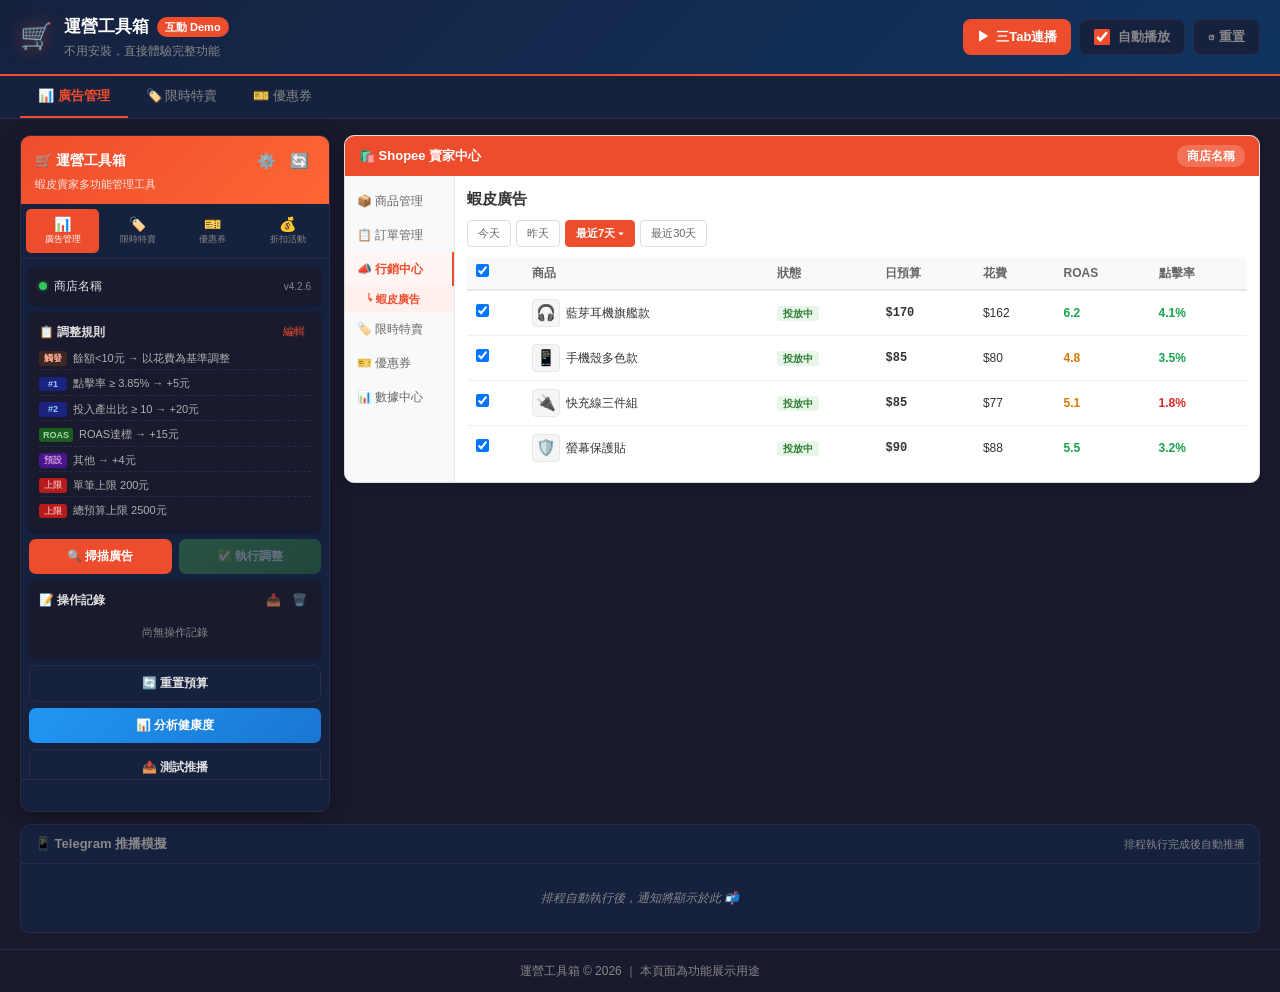
==== index.html @ c2fe382c "feat: Demo v3.5 上一步/暫停/自動播放切換" ====
<!DOCTYPE html>
<html lang="zh-TW">
<head>
  <meta charset="UTF-8">
  <meta name="viewport" content="width=1300">
  <title>運營工具箱 Demo</title>
  <link rel="stylesheet" href="demo.css">
</head>
<body>

  <!-- ===== Header ===== -->
  <header class="page-header">
    <div class="page-header-inner">
      <div class="page-brand">
        <span class="page-logo">🛒</span>
        <div>
          <h1>運營工具箱 <span class="badge-demo">互動 Demo</span></h1>
          <p class="page-tagline">不用安裝，直接體驗完整功能</p>
        </div>
      </div>
      <div class="page-controls">
        <button id="autoPlayBtn" class="ctrl-btn ctrl-primary">
          <span id="autoPlayIcon">▶</span> <span id="autoPlayLabel">開始演示</span>
        </button>
        <label class="ctrl-btn ctrl-secondary ctrl-check-label">
          <input type="checkbox" id="autoPlayCheck" checked> 自動播放
        </label>
        <button id="resetBtn" class="ctrl-btn ctrl-secondary">↺ 重置</button>
      </div>
    </div>
  </header>

  <!-- ===== 步驟提示列 ===== -->
  <div class="step-bar" id="stepBar">
    <div class="step-bar-inner" id="stepText"></div>
    <div class="step-bar-btns">
      <button id="stepPrevBtn" class="step-nav-btn hidden">◀ 上一步</button>
      <button id="stepNextBtn" class="step-nav-btn hidden">下一步 ▶</button>
    </div>
  </div>

  <!-- ===== 功能 Tab 選擇 ===== -->
  <div class="feature-tabs">
    <div class="feature-tabs-inner">
      <button class="ftab active" data-ftab="ad">📊 廣告管理</button>
      <button class="ftab" data-ftab="flash">🏷️ 限時特賣</button>
      <button class="ftab" data-ftab="voucher">🎫 優惠券</button>
    </div>
  </div>

  <!-- ===== 主體 ===== -->
  <main class="demo-wrap">

    <!-- ==============================
         廣告管理 Tab
         ============================== -->
    <div class="ftab-content active" id="ftab-ad">
      <div class="demo-columns">

        <!-- ── 左：Side Panel ── -->
        <div class="sp-frame" id="spFrame">
          <div class="sp-header">
            <div class="sp-header-top">
              <h2>🛒 運營工具箱</h2>
              <div class="sp-header-actions">
                <button class="sp-icon-btn">⚙️</button>
                <button class="sp-icon-btn">🔄</button>
              </div>
            </div>
            <p class="sp-header-sub">蝦皮賣家多功能管理工具</p>
          </div>

          <div class="sp-tab-bar">
            <button class="sp-tab active" data-sptab="ad">
              <span class="sp-tab-icon">📊</span><span class="sp-tab-label">廣告管理</span>
            </button>
            <button class="sp-tab" data-sptab="flash">
              <span class="sp-tab-icon">🏷️</span><span class="sp-tab-label">限時特賣</span>
            </button>
            <button class="sp-tab" data-sptab="coupon">
              <span class="sp-tab-icon">🎫</span><span class="sp-tab-label">優惠券</span>
            </button>
            <button class="sp-tab" data-sptab="discount">
              <span class="sp-tab-icon">💰</span><span class="sp-tab-label">折扣活動</span>
            </button>
          </div>

          <div class="sp-body" id="spBody">

            <!-- SP: 廣告管理 -->
            <div class="sp-tab-content active" id="sptab-ad">

              <!-- 賣場資訊 -->
              <div class="sp-card">
                <div class="sp-shop-row">
                  <span class="sp-dot green"></span>
                  <span class="sp-shop-name">商店名稱</span>
                  <span class="sp-version">v4.2.6</span>
                </div>
              </div>

              <!-- 調整規則 -->
              <div class="sp-card" id="spRulesCard">
                <div class="sp-section-header">
                  <span>📋 調整規則</span>
                  <button class="sp-edit-link">編輯</button>
                </div>
                <div class="sp-rules-list">
                  <div class="sp-rule-item">
                    <span class="sp-badge trigger">觸發</span>
                    <span>餘額&lt;10元 → 以花費為基準調整</span>
                  </div>
                  <div class="sp-rule-item">
                    <span class="sp-badge custom">#1</span>
                    <span>點擊率 ≥ 3.85% → +5元</span>
                  </div>
                  <div class="sp-rule-item">
                    <span class="sp-badge custom">#2</span>
                    <span>投入產出比 ≥ 10 → +20元</span>
                  </div>
                  <div class="sp-rule-item">
                    <span class="sp-badge roas">ROAS</span>
                    <span>ROAS達標 → +15元</span>
                  </div>
                  <div class="sp-rule-item">
                    <span class="sp-badge fallback">預設</span>
                    <span>其他 → +4元</span>
                  </div>
                  <div class="sp-rule-item">
                    <span class="sp-badge limit">上限</span>
                    <span>單筆上限 200元</span>
                  </div>
                  <div class="sp-rule-item">
                    <span class="sp-badge limit">上限</span>
                    <span>總預算上限 2500元</span>
                  </div>
                </div>
              </div>

              <!-- 掃描 & 執行 -->
              <div class="sp-btn-row">
                <button class="sp-action-btn sp-primary" id="scanBtn">🔍 掃描廣告</button>
                <button class="sp-action-btn sp-success" id="executeBtn" disabled>✅ 執行調整</button>
              </div>

              <!-- 緊急停止 -->
              <button class="sp-action-btn sp-danger sp-full hidden" id="stopBtn">🛑 緊急停止</button>

              <!-- 進度條 -->
              <div class="sp-progress hidden" id="spProgress">
                <div class="sp-progress-label">
                  <span id="spProgressLabel">處理中...</span>
                  <span id="spProgressPct"></span>
                </div>
                <div class="sp-progress-track">
                  <div class="sp-progress-fill" id="spProgressFill"></div>
                </div>
              </div>

              <!-- 掃描結果 -->
              <div class="sp-result-panel hidden" id="scanResultPanel"></div>
              <!-- 執行結果 -->
              <div class="sp-result-panel hidden" id="executeResultPanel"></div>

              <!-- 操作記錄 -->
              <div class="sp-card">
                <div class="sp-section-header">
                  <span>📝 操作記錄</span>
                  <div>
                    <button class="sp-icon-btn-sm">📥</button>
                    <button class="sp-icon-btn-sm">🗑️</button>
                  </div>
                </div>
                <div class="sp-log" id="spLog">
                  <div class="sp-log-empty">尚無操作記錄</div>
                </div>
              </div>

              <!-- 其他動作 -->
              <button id="adResetBtn" class="sp-action-btn sp-outline sp-full" style="margin-bottom:6px;">🔄 重置預算</button>
              <button class="sp-action-btn sp-secondary sp-full" style="margin-bottom:6px;">📊 分析健康度</button>
              <button class="sp-action-btn sp-outline sp-full" style="margin-bottom:8px;">📤 測試推播</button>

              <!-- 排程設定（移至底部） -->
              <div class="sp-card" id="spScheduleCard">
                <div class="sp-section-header">
                  <span>⏰ 排程設定</span>
                  <label class="sp-toggle">
                    <input type="checkbox" id="scheduleToggle" checked>
                    <span class="sp-toggle-slider"></span>
                  </label>
                </div>
                <div class="sp-schedule-edit" id="spScheduleEdit">
                  <div class="sp-row-col">
                    <label class="sp-small-label">執行分鐘（可多選）</label>
                    <div class="sp-minute-chips">
                      <label class="sp-mchip"><input type="checkbox" value="0"  checked disabled><span>0分</span></label>
                      <label class="sp-mchip"><input type="checkbox" value="5"  disabled><span>5分</span></label>
                      <label class="sp-mchip"><input type="checkbox" value="10" disabled><span>10分</span></label>
                      <label class="sp-mchip"><input type="checkbox" value="15" disabled><span>15分</span></label>
                      <label class="sp-mchip"><input type="checkbox" value="20" disabled><span>20分</span></label>
                      <label class="sp-mchip"><input type="checkbox" value="25" disabled><span>25分</span></label>
                      <label class="sp-mchip"><input type="checkbox" value="30" checked disabled><span>30分</span></label>
                      <label class="sp-mchip"><input type="checkbox" value="35" disabled><span>35分</span></label>
                      <label class="sp-mchip"><input type="checkbox" value="40" disabled><span>40分</span></label>
                      <label class="sp-mchip"><input type="checkbox" value="45" disabled><span>45分</span></label>
                      <label class="sp-mchip"><input type="checkbox" value="50" disabled><span>50分</span></label>
                      <label class="sp-mchip"><input type="checkbox" value="55" disabled><span>55分</span></label>
                    </div>
                  </div>
                  <div class="sp-settings-row">
                    <label class="sp-small-label">開始時間</label>
                    <select id="spStartHour" class="sp-select-sm" disabled>
                      <option value="8" selected>8</option>
                    </select>
                    <span class="sp-unit">時</span>
                  </div>
                  <div class="sp-settings-row">
                    <label class="sp-small-label">結束時間</label>
                    <select id="spEndHour" class="sp-select-sm" disabled>
                      <option value="24" selected>24</option>
                    </select>
                    <span class="sp-unit">時</span>
                  </div>
                  <div class="sp-settings-row">
                    <label class="sp-small-label">自動切換頁面</label>
                    <label class="sp-toggle sp-toggle-sm">
                      <input type="checkbox" disabled>
                      <span class="sp-toggle-slider"></span>
                    </label>
                  </div>
                  <div class="sp-detail-row">
                    <span class="sp-detail-label">上次執行</span>
                    <span class="sp-last-run" id="spLastRun">2026/3/23 下午5:35</span>
                  </div>
                  <button class="sp-action-btn sp-primary sp-full" id="spScheduleSave" disabled>
                    💾 儲存排程設定
                  </button>
                </div>
                <!-- 倒數計時（自動播放時顯示） -->
                <div class="sp-countdown hidden" id="spCountdown">
                  <span class="sp-countdown-label">下次執行</span>
                  <span class="sp-countdown-time" id="spCountdownTime">--:--</span>
                </div>
              </div>

            </div><!-- /sptab-ad -->

            <!-- SP: 限時特賣 -->
            <div class="sp-tab-content" id="sptab-flash">
              <div class="sp-card">
                <h3 class="sp-card-title">🏷️ 快速設定活動庫存</h3>
                <div class="sp-mode-selector">
                  <label class="sp-radio">
                    <input type="radio" name="spStockMode" value="divide" checked>
                    <span>庫存除以</span>
                    <input type="number" value="2" min="1" max="10" class="sp-num-input">
                    <span class="sp-unit">（無條件進位）</span>
                  </label>
                  <label class="sp-radio">
                    <input type="radio" name="spStockMode" value="fixed">
                    <span>統一數量</span>
                    <input type="number" value="10" min="1" max="99" class="sp-num-input">
                    <span class="sp-unit">個</span>
                  </label>
                </div>
                <div class="sp-btn-row">
                  <button class="sp-action-btn sp-secondary">🔍 預覽變更</button>
                  <button class="sp-action-btn sp-primary" disabled>🚀 執行修改</button>
                </div>
                <label class="sp-checkbox"><input type="checkbox" checked><span>執行後自動全選</span></label>
                <label class="sp-checkbox"><input type="checkbox"><span>一次性完成（自動啟用 + 確定）</span></label>
              </div>
              <div class="sp-card sp-info-card">
                <h3 class="sp-card-title warn">⚠️ 防呆規則</h3>
                <ul class="sp-info-list">
                  <li>活動庫存範圍：1 ~ 99</li>
                  <li>不得超過現有庫存數量</li>
                  <li>庫存為 0 的規格自動跳過</li>
                </ul>
              </div>
              <button class="sp-action-btn sp-outline sp-full">📱 測試推播</button>
            </div>

            <!-- SP: 優惠券 -->
            <div class="sp-tab-content" id="sptab-coupon">
              <div class="sp-card">
                <h3 class="sp-card-title">📅 優惠券可使用時間</h3>
                <div class="sp-date-row">
                  <span class="sp-date-label">開始</span>
                  <input class="sp-date-input" type="text" placeholder="yyyymmddhhmm" value="202604010000">
                </div>
                <div class="sp-date-row">
                  <span class="sp-date-label">結束</span>
                  <input class="sp-date-input" type="text" placeholder="yyyymmddhhmm" value="202604300000">
                </div>
              </div>
              <div class="sp-card">
                <label class="sp-checkbox" style="margin:0;">
                  <input type="checkbox" checked>
                  <span>自動生成優惠券代碼（5碼英數字）</span>
                </label>
              </div>
              <button class="sp-action-btn sp-primary sp-full" style="margin-bottom:8px;">🚀 快速填入</button>
              <div class="sp-card">
                <h3 class="sp-card-title">📋 範本</h3>
                <div class="sp-template-list">
                  <div class="sp-template-item">
                    <span class="sp-template-name">滿199折10</span>
                    <div class="sp-template-btns">
                      <button class="sp-t-btn sp-t-apply" title="套用">✓</button>
                      <button class="sp-t-btn" title="置頂">📌</button>
                      <button class="sp-t-btn" title="刪除">🗑</button>
                    </div>
                  </div>
                  <div class="sp-template-item">
                    <span class="sp-template-name">滿399折25</span>
                    <div class="sp-template-btns">
                      <button class="sp-t-btn sp-t-apply">✓</button>
                      <button class="sp-t-btn">📌</button>
                      <button class="sp-t-btn">🗑</button>
                    </div>
                  </div>
                  <div class="sp-template-item">
                    <span class="sp-template-name">滿599折50</span>
                    <div class="sp-template-btns">
                      <button class="sp-t-btn sp-t-apply">✓</button>
                      <button class="sp-t-btn">📌</button>
                      <button class="sp-t-btn">🗑</button>
                    </div>
                  </div>
                  <div class="sp-template-item">
                    <span class="sp-template-name">【週年慶】滿999折100</span>
                    <div class="sp-template-btns">
                      <button class="sp-t-btn sp-t-apply">✓</button>
                      <button class="sp-t-btn">📌</button>
                      <button class="sp-t-btn">🗑</button>
                    </div>
                  </div>
                  <div class="sp-template-item">
                    <span class="sp-template-name">【新客專屬】滿299折20</span>
                    <div class="sp-template-btns">
                      <button class="sp-t-btn sp-t-apply">✓</button>
                      <button class="sp-t-btn">📌</button>
                      <button class="sp-t-btn">🗑</button>
                    </div>
                  </div>
                </div>
                <button class="sp-add-template-btn">＋ 新增範本</button>
              </div>
            </div>

            <!-- SP: 折扣活動 -->
            <div class="sp-tab-content" id="sptab-discount">
              <div class="sp-coming-soon">
                <div class="sp-cs-icon">💰</div>
                <h3>折扣活動管理</h3>
                <p>批量管理折扣活動<br>即將推出，敬請期待</p>
              </div>
            </div>

          </div><!-- /sp-body -->
          <div class="sp-footer"><span class="sp-footer-ver">v4.2.6</span></div>
        </div><!-- /sp-frame -->

        <!-- ── 右：蝦皮後台 ── -->
        <div class="shopee-frame" id="shopeeFrame">

          <!-- 廣告管理後台 -->
          <div class="s-page active" id="spage-ad">
            <div class="shopee-topbar">
              <span class="shopee-logo">🛍️ Shopee 賣家中心</span>
              <span class="shopee-shop">商店名稱</span>
            </div>
            <div class="shopee-body">
              <nav class="shopee-nav">
                <div class="snav-item">📦 商品管理</div>
                <div class="snav-item">📋 訂單管理</div>
                <div class="snav-item active">📣 行銷中心</div>
                <div class="snav-sub active">↳ 蝦皮廣告</div>
                <div class="snav-item">🏷️ 限時特賣</div>
                <div class="snav-item">🎫 優惠券</div>
                <div class="snav-item">📊 數據中心</div>
              </nav>
              <div class="shopee-content">
                <div class="shopee-page-title">蝦皮廣告</div>
                <div class="shopee-date-bar">
                  <span class="s-date-btn">今天</span>
                  <span class="s-date-btn">昨天</span>
                  <span class="s-date-btn s-date-active">最近7天 ▾</span>
                  <span class="s-date-btn">最近30天</span>
                </div>
                <table class="s-table">
                  <thead>
                    <tr>
                      <th><input type="checkbox" checked></th>
                      <th>商品</th>
                      <th>狀態</th>
                      <th>日預算</th>
                      <th>花費</th>
                      <th>ROAS</th>
                      <th>點擊率</th>
                    </tr>
                  </thead>
                  <tbody id="adTableBody">
                    <tr data-id="A">
                      <td><input type="checkbox" class="ad-cb" checked></td>
                      <td>
                        <div class="s-product">
                          <div class="s-product-img">🎧</div>
                          <span class="s-ad-name">藍芽耳機旗艦款</span>
                        </div>
                      </td>
                      <td><span class="s-badge green">投放中</span></td>
                      <td class="s-budget" data-orig="170">$170</td>
                      <td>$162</td>
                      <td class="s-good">6.2</td>
                      <td class="s-good">4.1%</td>
                    </tr>
                    <tr data-id="B">
                      <td><input type="checkbox" class="ad-cb" checked></td>
                      <td>
                        <div class="s-product">
                          <div class="s-product-img">📱</div>
                          <span class="s-ad-name">手機殼多色款</span>
                        </div>
                      </td>
                      <td><span class="s-badge green">投放中</span></td>
                      <td class="s-budget" data-orig="85">$85</td>
                      <td>$80</td>
                      <td class="s-ok">4.8</td>
                      <td class="s-good">3.5%</td>
                    </tr>
                    <tr data-id="C">
                      <td><input type="checkbox" class="ad-cb" checked></td>
                      <td>
                        <div class="s-product">
                          <div class="s-product-img">🔌</div>
                          <span class="s-ad-name">快充線三件組</span>
                        </div>
                      </td>
                      <td><span class="s-badge green">投放中</span></td>
                      <td class="s-budget" data-orig="85">$85</td>
                      <td>$77</td>
                      <td class="s-ok">5.1</td>
                      <td class="s-warn">1.8%</td>
                    </tr>
                    <tr data-id="D">
                      <td><input type="checkbox" class="ad-cb" checked></td>
                      <td>
                        <div class="s-product">
                          <div class="s-product-img">🛡️</div>
                          <span class="s-ad-name">螢幕保護貼</span>
                        </div>
                      </td>
                      <td><span class="s-badge green">投放中</span></td>
                      <td class="s-budget" data-orig="90">$90</td>
                      <td>$88</td>
                      <td class="s-good">5.5</td>
                      <td class="s-good">3.2%</td>
                    </tr>
                  </tbody>
                </table>
              </div>
            </div>
          </div>

          <!-- 限時特賣後台 -->
          <div class="s-page" id="spage-flash">
            <div class="shopee-topbar">
              <span class="shopee-logo">🛍️ Shopee 賣家中心</span>
              <span class="shopee-shop">商店名稱</span>
            </div>
            <div class="shopee-body">
              <nav class="shopee-nav">
                <div class="snav-item">📦 商品管理</div>
                <div class="snav-item">📣 行銷中心</div>
                <div class="snav-item active">🏷️ 限時特賣</div>
                <div class="snav-sub active">↳ 設定商品</div>
              </nav>
              <div class="shopee-content">
                <div class="shopee-page-title">設定商品</div>
                <table class="s-table">
                  <thead>
                    <tr>
                      <th><input type="checkbox" checked></th>
                      <th>商品名稱/規格</th>
                      <th>原售價</th>
                      <th>折扣後售價</th>
                      <th>折扣</th>
                      <th>活動庫存</th>
                      <th>購買限制</th>
                    </tr>
                  </thead>
                  <tbody>
                    <tr>
                      <td><input type="checkbox" checked></td>
                      <td><div class="s-product"><div class="s-product-img">🎧</div><span>藍芽耳機 / 黑色</span></div></td>
                      <td>$599</td>
                      <td class="s-ok">$509</td>
                      <td>85折</td>
                      <td class="s-flash-stock" id="flash-stock-1">5</td>
                      <td>1件</td>
                    </tr>
                    <tr>
                      <td><input type="checkbox" checked></td>
                      <td><div class="s-product"><div class="s-product-img">🎧</div><span>藍芽耳機 / 白色</span></div></td>
                      <td>$599</td>
                      <td class="s-ok">$509</td>
                      <td>85折</td>
                      <td class="s-flash-stock" id="flash-stock-2">3</td>
                      <td>1件</td>
                    </tr>
                    <tr>
                      <td><input type="checkbox" checked></td>
                      <td><div class="s-product"><div class="s-product-img">📱</div><span>手機殼 / iPhone 15</span></div></td>
                      <td>$299</td>
                      <td class="s-ok">$249</td>
                      <td>83折</td>
                      <td class="s-flash-stock" id="flash-stock-3">10</td>
                      <td>2件</td>
                    </tr>
                  </tbody>
                </table>
              </div>
            </div>
          </div>

          <!-- 優惠券後台 -->
          <div class="s-page" id="spage-coupon">
            <div class="shopee-topbar">
              <span class="shopee-logo">🛍️ Shopee 賣家中心</span>
              <span class="shopee-shop">商店名稱</span>
            </div>
            <div class="shopee-body">
              <nav class="shopee-nav">
                <div class="snav-item">📣 行銷中心</div>
                <div class="snav-item active">🎫 優惠券</div>
                <div class="snav-sub active">↳ 建立優惠券</div>
              </nav>
              <div class="shopee-content">
                <div class="shopee-page-title">建立優惠券</div>
                <div class="s-form">
                  <div class="s-form-section">
                    <div class="s-form-title">基本資訊</div>
                    <div class="s-form-row">
                      <label>優惠券名稱</label>
                      <div class="s-form-input" id="svoucherName">常駐299-5</div>
                    </div>
                    <div class="s-form-row">
                      <label>優惠代碼</label>
                      <div class="s-form-input mono" id="svoucherCode">A7K2P</div>
                    </div>
                    <div class="s-form-row">
                      <label>使用期間</label>
                      <div class="s-form-input" id="svoucherPeriod">
                        <span id="sVStart">2026/04/01 00:00</span> 至 <span id="sVEnd">2026/04/30 00:00</span>
                      </div>
                    </div>
                  </div>
                  <div class="s-form-section">
                    <div class="s-form-title">折扣設定</div>
                    <div class="s-form-row">
                      <label>折扣類型</label>
                      <div class="s-form-input">折扣</div>
                    </div>
                    <div class="s-form-row">
                      <label>折扣金額</label>
                      <div class="s-form-input">NT$5</div>
                    </div>
                    <div class="s-form-row">
                      <label>最低消費</label>
                      <div class="s-form-input">NT$299</div>
                    </div>
                  </div>
                </div>
              </div>
            </div>
          </div>

        </div><!-- /shopee-frame -->
      </div><!-- /demo-columns -->

      <!-- TG 通知 -->
      <div class="tg-wrap" id="tgWrap">
        <div class="tg-card">
          <div class="tg-card-header">
            <span>📱 Telegram 推播模擬</span>
            <span class="tg-hint">排程執行完成後自動推播</span>
          </div>
          <div class="tg-chat" id="tgChat">
            <div class="tg-empty">排程自動執行後，通知將顯示於此 📬</div>
          </div>
        </div>
      </div>

    </div><!-- /ftab-ad -->

    <!-- ==============================
         限時特賣 Tab
         ============================== -->
    <div class="ftab-content" id="ftab-flash">
      <!-- 每個 Tab 獨立播放按鈕 -->
      <div class="tab-controls">
        <button class="btn-play-tab" id="playFlashSaleBtn">▶ 播放演示</button>
        <button class="btn-reset-tab" id="resetFlashSaleBtn">↺ 重置</button>
      </div>
      <div class="demo-columns">
        <div class="sp-frame sp-frame-fixed">
          <div class="sp-header">
            <div class="sp-header-top"><h2>🛒 運營工具箱</h2></div>
            <p class="sp-header-sub">蝦皮賣家多功能管理工具</p>
          </div>
          <div class="sp-tab-bar">
            <button class="sp-tab" data-sptab2="ad"><span class="sp-tab-icon">📊</span><span class="sp-tab-label">廣告管理</span></button>
            <button class="sp-tab active" data-sptab2="flash"><span class="sp-tab-icon">🏷️</span><span class="sp-tab-label">限時特賣</span></button>
            <button class="sp-tab" data-sptab2="coupon"><span class="sp-tab-icon">🎫</span><span class="sp-tab-label">優惠券</span></button>
            <button class="sp-tab" data-sptab2="discount"><span class="sp-tab-icon">💰</span><span class="sp-tab-label">折扣活動</span></button>
          </div>
          <div class="sp-body">
            <!-- 主要設定卡 -->
            <div class="sp-card" id="flashModeCard">
              <h3 class="sp-card-title">🏷️ 快速設定活動庫存</h3>
              <div class="sp-mode-selector">
                <label class="sp-radio" id="flashModeLabel1">
                  <input type="radio" name="fMode2" checked>
                  <span>庫存除以</span>
                  <input type="number" value="2" class="sp-num-input">
                  <span class="sp-unit">（無條件進位）</span>
                </label>
                <label class="sp-radio">
                  <input type="radio" name="fMode2">
                  <span>統一數量</span>
                  <input type="number" value="10" class="sp-num-input">
                  <span class="sp-unit">個</span>
                </label>
              </div>
              <div class="sp-btn-row">
                <button class="sp-action-btn sp-secondary" id="flashPreviewBtn">🔍 預覽變更</button>
                <button class="sp-action-btn sp-primary" id="flashExecuteBtn" disabled>🚀 執行修改</button>
              </div>
              <!-- 進度條 -->
              <div class="sp-progress hidden" id="flashProgress">
                <div class="sp-progress-label">
                  <span id="flashProgressLabel">處理中...</span>
                </div>
                <div class="sp-progress-track">
                  <div class="sp-progress-fill" id="flashProgressFill"></div>
                </div>
              </div>
              <!-- 結果面板 -->
              <div class="sp-result-panel hidden" id="flashResultPanel"></div>
              <label class="sp-checkbox"><input type="checkbox" checked><span>執行後自動全選</span></label>
              <label class="sp-checkbox"><input type="checkbox"><span>一次性完成（自動啟用 + 確定）</span></label>
            </div>
            <div class="sp-card sp-info-card">
              <h3 class="sp-card-title warn">⚠️ 防呆規則</h3>
              <ul class="sp-info-list">
                <li>活動庫存範圍：1 ~ 99</li>
                <li>不得超過現有庫存數量</li>
                <li>庫存為 0 的規格自動跳過</li>
              </ul>
            </div>
            <button class="sp-action-btn sp-outline sp-full">📱 測試推播</button>
          </div>
        </div>
        <!-- 蝦皮後台（含互動 ID） -->
        <div class="shopee-frame">
          <div class="shopee-topbar">
            <span class="shopee-logo">🛍️ Shopee 賣家中心</span>
            <span class="shopee-shop">商店名稱</span>
          </div>
          <div class="shopee-body">
            <nav class="shopee-nav">
              <div class="snav-item active">🏷️ 限時特賣</div>
              <div class="snav-sub active">↳ 設定商品</div>
            </nav>
            <div class="shopee-content">
              <div class="shopee-page-title">設定商品</div>
              <table class="s-table">
                <thead>
                  <tr>
                    <th><input type="checkbox" checked></th>
                    <th>商品名稱/規格</th>
                    <th>原售價</th>
                    <th>折扣後售價</th>
                    <th>折扣</th>
                    <th>活動庫存</th>
                    <th>購買限制</th>
                  </tr>
                </thead>
                <tbody>
                  <tr id="f2-row-1">
                    <td><input type="checkbox" checked></td>
                    <td><div class="s-product"><div class="s-product-img">🎧</div><span>藍芽耳機 / 黑色</span></div></td>
                    <td>$599</td><td class="s-ok">$509</td><td>85折</td>
                    <td class="s-flash-stock" id="f2-stock-1" data-orig="14">14</td>
                    <td>1件</td>
                  </tr>
                  <tr id="f2-row-2">
                    <td><input type="checkbox" checked></td>
                    <td><div class="s-product"><div class="s-product-img">🎧</div><span>藍芽耳機 / 白色</span></div></td>
                    <td>$599</td><td class="s-ok">$509</td><td>85折</td>
                    <td class="s-flash-stock" id="f2-stock-2" data-orig="20">20</td>
                    <td>1件</td>
                  </tr>
                  <tr id="f2-row-3">
                    <td><input type="checkbox" checked></td>
                    <td><div class="s-product"><div class="s-product-img">📱</div><span>手機殼 / iPhone 15</span></div></td>
                    <td>$299</td><td class="s-ok">$249</td><td>83折</td>
                    <td class="s-flash-stock" id="f2-stock-3" data-orig="8">8</td>
                    <td>2件</td>
                  </tr>
                </tbody>
              </table>
            </div>
          </div>
        </div>
      </div>
    </div><!-- /ftab-flash -->

    <!-- ==============================
         優惠券 Tab
         ============================== -->
    <div class="ftab-content" id="ftab-voucher">
      <!-- 每個 Tab 獨立播放按鈕 -->
      <div class="tab-controls">
        <button class="btn-play-tab" id="playVoucherBtn">▶ 播放演示</button>
        <button class="btn-reset-tab" id="resetVoucherBtn">↺ 重置</button>
      </div>
      <div class="demo-columns">
        <div class="sp-frame sp-frame-fixed">
          <div class="sp-header">
            <div class="sp-header-top"><h2>🛒 運營工具箱</h2></div>
            <p class="sp-header-sub">蝦皮賣家多功能管理工具</p>
          </div>
          <div class="sp-tab-bar">
            <button class="sp-tab" data-sptab3="ad"><span class="sp-tab-icon">📊</span><span class="sp-tab-label">廣告管理</span></button>
            <button class="sp-tab" data-sptab3="flash"><span class="sp-tab-icon">🏷️</span><span class="sp-tab-label">限時特賣</span></button>
            <button class="sp-tab active" data-sptab3="coupon"><span class="sp-tab-icon">🎫</span><span class="sp-tab-label">優惠券</span></button>
            <button class="sp-tab" data-sptab3="discount"><span class="sp-tab-icon">💰</span><span class="sp-tab-label">折扣活動</span></button>
          </div>
          <div class="sp-body">
            <div class="sp-card">
              <h3 class="sp-card-title">📅 優惠券可使用時間</h3>
              <div class="sp-date-row">
                <span class="sp-date-label">開始</span>
                <input class="sp-date-input" id="vStartDate" type="text" value="202604010000">
              </div>
              <div class="sp-date-row">
                <span class="sp-date-label">結束</span>
                <input class="sp-date-input" id="vEndDate" type="text" value="202604300000">
              </div>
            </div>
            <div class="sp-card">
              <label class="sp-checkbox" style="margin:0;"><input type="checkbox" checked><span>自動生成優惠券代碼（5碼英數字）</span></label>
              <div class="sp-code-preview" id="vCodeDisplay">--</div>
            </div>
            <button class="sp-action-btn sp-primary sp-full" id="vFillBtn" style="margin-bottom:8px;">🚀 快速填入</button>
            <div class="sp-card">
              <h3 class="sp-card-title">📋 範本</h3>
              <div class="sp-template-list" id="vTplList">
                <div class="sp-template-item"><span class="sp-template-name">滿199折10</span><div class="sp-template-btns"><button class="sp-t-btn sp-t-apply">✓</button><button class="sp-t-btn">📌</button><button class="sp-t-btn">🗑</button></div></div>
                <div class="sp-template-item"><span class="sp-template-name">滿399折25</span><div class="sp-template-btns"><button class="sp-t-btn sp-t-apply">✓</button><button class="sp-t-btn">📌</button><button class="sp-t-btn">🗑</button></div></div>
                <div class="sp-template-item"><span class="sp-template-name">滿599折50</span><div class="sp-template-btns"><button class="sp-t-btn sp-t-apply">✓</button><button class="sp-t-btn">📌</button><button class="sp-t-btn">🗑</button></div></div>
                <div class="sp-template-item"><span class="sp-template-name">【週年慶】滿999折100</span><div class="sp-template-btns"><button class="sp-t-btn sp-t-apply">✓</button><button class="sp-t-btn">📌</button><button class="sp-t-btn">🗑</button></div></div>
                <div class="sp-template-item"><span class="sp-template-name">【新客專屬】滿299折20</span><div class="sp-template-btns"><button class="sp-t-btn sp-t-apply">✓</button><button class="sp-t-btn">📌</button><button class="sp-t-btn">🗑</button></div></div>
              </div>
              <button class="sp-add-template-btn">＋ 新增範本</button>
            </div>
          </div>
        </div>
        <!-- 蝦皮後台（含互動 ID，初始空白） -->
        <div class="shopee-frame">
          <div class="shopee-topbar">
            <span class="shopee-logo">🛍️ Shopee 賣家中心</span>
            <span class="shopee-shop">商店名稱</span>
          </div>
          <div class="shopee-body">
            <nav class="shopee-nav">
              <div class="snav-item active">🎫 優惠券</div>
              <div class="snav-sub active">↳ 建立優惠券</div>
            </nav>
            <div class="shopee-content">
              <div class="shopee-page-title">建立優惠券</div>
              <div class="s-form">
                <div class="s-form-section">
                  <div class="s-form-title">基本資訊</div>
                  <div class="s-form-row"><label>優惠券名稱</label><div class="s-form-input" id="v2-name">—</div></div>
                  <div class="s-form-row"><label>優惠代碼</label><div class="s-form-input mono" id="v2-code">—</div></div>
                  <div class="s-form-row"><label>使用期間</label><div class="s-form-input" id="v2-period">—</div></div>
                </div>
                <div class="s-form-section">
                  <div class="s-form-title">折扣設定</div>
                  <div class="s-form-row"><label>折扣類型</label><div class="s-form-input">折扣</div></div>
                  <div class="s-form-row"><label>折扣金額</label><div class="s-form-input" id="v2-discount">—</div></div>
                  <div class="s-form-row"><label>最低消費</label><div class="s-form-input" id="v2-minimum">—</div></div>
                </div>
              </div>
            </div>
          </div>
        </div>
      </div>
    </div><!-- /ftab-voucher -->

  </main>

  <footer class="page-footer">
    <p>運營工具箱 © 2026 ｜ 本頁面為功能展示用途</p>
  </footer>

  <!-- ===== 橫向提示 Overlay ===== -->
  <div id="orientOverlay" class="orient-overlay">
    <div class="orient-box">
      <div class="orient-icon">📱</div>
      <p class="orient-msg">建議將手機<strong>橫向</strong>觀看<br>體驗更佳</p>
      <button class="orient-btn" id="orientDismiss">知道了，繼續直向</button>
    </div>
  </div>

  <script src="demo.js"></script>
</body>
</html>
---- demo.css ----
/* ============================
   運營工具箱 Demo
   ============================ */
*, *::before, *::after { box-sizing: border-box; margin: 0; padding: 0; }

:root {
  --bg-main:   #1a1a2e;
  --bg-card:   #16213e;
  --bg-card2:  #0f3460;
  --bg-hover:  #1e2d50;
  --border:    #2a2a4a;
  --text:      #e0e0e0;
  --text-sec:  #b0b0b0;
  --text-muted:#888;
  --shopee:    #ee4d2d;
  --shopee-dk: #c73d20;
  --accent:    #ff6b35;
  --success:   #34c759;
  --success-bg:#1b3a1b;
  --warn:      #f59e0b;
  --info:      #2196f3;
  --danger:    #ef4444;
  --toggle-w:  44px;
  --toggle-h:  27px;
  --toggle-k:  23px;
  --toggle-tr: 17px;
  --font: -apple-system, BlinkMacSystemFont, 'Segoe UI', Roboto, sans-serif;
}

body {
  font-family: var(--font);
  background: var(--bg-main);
  color: var(--text);
  font-size: 14px;
  line-height: 1.5;
  min-height: 100vh;
}

/* ===== Page Header ===== */
.page-header {
  background: linear-gradient(135deg, #16213e 0%, #0f3460 100%);
  border-bottom: 2px solid var(--shopee);
  padding: 14px 20px;
  position: sticky;
  top: 0;
  z-index: 200;
}
.page-header-inner {
  max-width: 1300px;
  margin: 0 auto;
  display: flex;
  align-items: center;
  justify-content: space-between;
  gap: 12px;
  flex-wrap: wrap;
}
.page-brand { display: flex; align-items: center; gap: 12px; }
.page-logo { font-size: 26px; filter: drop-shadow(0 0 8px rgba(238,77,45,0.7)); }
.page-header h1 { font-size: 17px; font-weight: 700; color: #fff; display: flex; align-items: center; gap: 8px; }
.badge-demo { font-size: 11px; background: var(--shopee); color: #fff; padding: 2px 8px; border-radius: 10px; font-weight: 600; }
.page-tagline { font-size: 12px; color: var(--text-muted); margin-top: 2px; }
.page-controls { display: flex; gap: 8px; }

.ctrl-btn { display: flex; align-items: center; gap: 6px; padding: 7px 14px; border: none; border-radius: 8px; font-size: 13px; font-weight: 600; cursor: pointer; transition: all 0.2s; }
.ctrl-primary { background: var(--shopee); color: #fff; }
.ctrl-primary:hover { background: var(--shopee-dk); }
.ctrl-primary.playing { background: #1d4ed8; }

/* 開場吸引注意動畫 */
.ctrl-btn-attention {
  animation: btnAttention 1.4s ease-out infinite;
}
@keyframes btnAttention {
  0%   { box-shadow: 0 0 0 0 rgba(238,77,45,0.8); }
  70%  { box-shadow: 0 0 0 14px rgba(238,77,45,0); }
  100% { box-shadow: 0 0 0 0 rgba(238,77,45,0); }
}
.ctrl-secondary { background: var(--bg-card); color: var(--text-muted); border: 1px solid var(--border); }
.ctrl-secondary:hover { color: var(--text); border-color: var(--text-muted); }
.ctrl-check-label { cursor: pointer; gap: 8px; user-select: none; }
.ctrl-check-label input[type="checkbox"] { width: 16px; height: 16px; accent-color: var(--shopee); cursor: pointer; }

/* ===== Step Bar (字幕式，畫面中央大字) ===== */
.step-bar {
  position: fixed;
  top: 50%;
  left: 50%;
  transform: translate(-50%, -50%) translateY(16px);
  z-index: 500;
  background: rgba(0, 0, 0, 0.88);
  padding: 24px 48px;
  border-radius: 16px;
  border: 2px solid rgba(238, 77, 45, 0.65);
  box-shadow: 0 8px 48px rgba(0,0,0,0.7), 0 0 0 1px rgba(255,255,255,0.04);
  text-align: center;
  opacity: 0;
  pointer-events: none;
  max-width: 740px;
  width: calc(100% - 40px);
  transition: opacity 0.35s ease, transform 0.35s ease;
}
.step-bar.step-visible {
  opacity: 1;
  transform: translate(-50%, -50%) translateY(0);
}
.step-bar-inner {
  font-size: 23px;
  font-weight: 700;
  color: #fff;
  text-shadow: 0 2px 10px rgba(0,0,0,0.8);
  line-height: 1.55;
}
/* 上一步 / 下一步 按鈕列 */
.step-bar-btns { display: flex; gap: 10px; justify-content: center; margin-top: 14px; flex-wrap: wrap; }
.step-nav-btn {
  padding: 9px 28px;
  border: 2px solid rgba(255,255,255,0.5);
  background: transparent; color: #fff;
  border-radius: 9px; font-size: 15px; font-weight: 700;
  cursor: pointer; transition: all 0.2s; letter-spacing: 0.3px;
}
.step-nav-btn:hover { background: rgba(255,255,255,0.12); border-color: #fff; }
.step-nav-btn.waiting {
  border-color: var(--shopee); color: var(--shopee);
  animation: btnAttention 1.2s ease-out infinite;
}
/* 自動播放中狀態：顯示「⏸ 暫停」 */
.step-nav-btn.auto-playing {
  border-color: rgba(255,255,255,0.3); color: rgba(255,255,255,0.65);
  font-size: 13px; font-weight: 500; letter-spacing: 0;
}
.step-nav-btn.auto-playing:hover { border-color: #f59e0b; color: #f59e0b; background: rgba(245,158,11,0.08); }

/* ===== Generic hidden ===== */
.hidden { display: none !important; }

/* ===== Feature Tabs ===== */
.feature-tabs { background: var(--bg-card); border-bottom: 1px solid var(--border); padding: 0 20px; }
.feature-tabs-inner { max-width: 1300px; margin: 0 auto; display: flex; }
.ftab { padding: 11px 18px; border: none; background: transparent; color: var(--text-muted); font-size: 13px; font-weight: 500; cursor: pointer; border-bottom: 2px solid transparent; transition: all 0.2s; }
.ftab:hover { color: var(--text); }
.ftab.active { color: var(--shopee); border-bottom-color: var(--shopee); font-weight: 700; }
.ftab-content { display: none; }
.ftab-content.active { display: block; }

/* ===== Demo Wrap ===== */
.demo-wrap { max-width: 1300px; margin: 0 auto; padding: 16px 20px; }

/* ===== Demo Columns: SP left, Shopee right ===== */
.demo-columns {
  display: grid;
  grid-template-columns: 310px 1fr;
  gap: 14px;
  align-items: start;
}
@media (max-width: 880px) { .demo-columns { grid-template-columns: 1fr; } }

/* ============================
   Side Panel Frame（左側）
   ============================ */
.sp-frame {
  background: var(--bg-card);
  border: 1px solid var(--border);
  border-radius: 10px;
  overflow: hidden;
  box-shadow: 0 4px 20px rgba(0,0,0,0.4);
  display: flex;
  flex-direction: column;
}
.sp-frame-fixed { max-width: 310px; }

/* Header */
.sp-header { background: linear-gradient(135deg, #ee4d2d, #ff6633); color: white; padding: 12px 14px; flex-shrink: 0; }
.sp-header-top { display: flex; justify-content: space-between; align-items: center; }
.sp-header h2 { font-size: 14px; font-weight: 600; margin: 0; }
.sp-header-actions { display: flex; align-items: center; gap: 2px; }
.sp-icon-btn { background: none; border: none; font-size: 15px; cursor: pointer; padding: 4px 6px; border-radius: 4px; color: white; opacity: 0.9; transition: background 0.2s; }
.sp-icon-btn:hover { background: rgba(255,255,255,0.2); }
.sp-header-sub { font-size: 11px; opacity: 0.85; margin-top: 2px; }

/* Tab Bar */
.sp-tab-bar { display: flex; gap: 2px; padding: 5px; background: var(--bg-card); border-bottom: 1px solid var(--border); }
.sp-tab { flex: 1; display: flex; flex-direction: column; align-items: center; padding: 7px 2px; border: none; background: transparent; cursor: pointer; border-radius: 5px; font-size: 9px; color: var(--text-muted); transition: all 0.2s; }
.sp-tab:hover { color: var(--text-sec); background: var(--bg-hover); }
.sp-tab.active { background: var(--shopee); color: white; }
.sp-tab-icon { font-size: 14px; margin-bottom: 1px; }
.sp-tab-label { font-weight: 500; }

/* SP Body */
.sp-body { flex: 1; overflow-y: auto; padding: 8px; max-height: 520px; }
.sp-tab-content { display: none; }
.sp-tab-content.active { display: block; }

/* Cards */
.sp-card { background: var(--bg-main); border-radius: 7px; padding: 10px; margin-bottom: 7px; box-shadow: 0 1px 3px rgba(0,0,0,0.3); }
.sp-card-title { font-size: 12px; color: var(--shopee); margin-bottom: 8px; display: flex; align-items: center; gap: 5px; font-weight: 600; }
.sp-card-title.warn { color: var(--warn); }

.sp-shop-row { display: flex; align-items: center; gap: 7px; font-size: 12px; }
.sp-dot { width: 8px; height: 8px; border-radius: 50%; flex-shrink: 0; }
.sp-dot.green { background: var(--success); box-shadow: 0 0 4px rgba(52,199,89,0.5); }
.sp-shop-name { font-weight: 500; color: var(--text); }
.sp-version { font-size: 10px; color: var(--text-muted); margin-left: auto; }

.sp-section-header { display: flex; align-items: center; justify-content: space-between; font-size: 12px; font-weight: 600; color: var(--text); margin-bottom: 7px; }
.sp-edit-link { border: none; background: none; color: var(--shopee); cursor: pointer; font-size: 11px; font-weight: 500; padding: 2px 6px; border-radius: 4px; }
.sp-edit-link:hover { background: rgba(238,77,45,0.08); }

/* Rules */
.sp-rules-list { display: flex; flex-direction: column; gap: 3px; }
.sp-rule-item { display: flex; align-items: center; gap: 6px; font-size: 11px; color: var(--text-sec); padding: 3px 0; border-bottom: 1px dashed var(--border); line-height: 1.4; }
.sp-rule-item:last-child { border-bottom: none; }
.sp-badge { font-size: 9px; font-weight: 700; padding: 1px 4px; border-radius: 3px; flex-shrink: 0; min-width: 28px; text-align: center; }
.sp-badge.trigger  { background: #3e2723; color: #ffab91; }
.sp-badge.roas     { background: #1b5e20; color: #a5d6a7; }
.sp-badge.custom   { background: #1a237e; color: #90caf9; }
.sp-badge.fallback { background: #4a148c; color: #ce93d8; }
.sp-badge.limit    { background: #b71c1c; color: #ef9a9a; }

/* Toggle */
.sp-toggle { position: relative; display: inline-block; width: var(--toggle-w); height: var(--toggle-h); flex-shrink: 0; }
.sp-toggle.sp-toggle-sm { width: 38px; height: 23px; }
.sp-toggle input { opacity: 0; width: 0; height: 0; }
.sp-toggle-slider { position: absolute; cursor: pointer; inset: 0; background: #3a3a3c; border-radius: var(--toggle-h); transition: background 0.3s; }
.sp-toggle-slider::before { content: ''; position: absolute; width: var(--toggle-k); height: var(--toggle-k); left: 2px; bottom: 2px; background: white; border-radius: 50%; transition: transform 0.3s; box-shadow: 0 1px 3px rgba(0,0,0,0.3); }
.sp-toggle.sp-toggle-sm .sp-toggle-slider::before { width: 19px; height: 19px; }
.sp-toggle input:checked + .sp-toggle-slider { background: #34c759; }
.sp-toggle input:checked + .sp-toggle-slider::before { transform: translateX(var(--toggle-tr)); }
.sp-toggle.sp-toggle-sm input:checked + .sp-toggle-slider::before { transform: translateX(15px); }

/* Schedule Edit */
.sp-row-col { display: flex; flex-direction: column; margin-bottom: 8px; }
.sp-small-label { font-size: 11px; color: var(--text-sec); margin-bottom: 4px; }
.sp-minute-chips { display: flex; flex-wrap: wrap; gap: 4px; }
.sp-mchip { display: flex; align-items: center; gap: 2px; cursor: pointer; font-size: 11px; color: var(--text-sec); }
.sp-mchip input[type="checkbox"] { accent-color: var(--shopee); }
.sp-settings-row { display: flex; align-items: center; justify-content: space-between; gap: 8px; margin-bottom: 7px; font-size: 11px; color: var(--text-sec); }
.sp-settings-row > .sp-small-label { flex: 1; margin-bottom: 0; }
.sp-select-sm { width: 48px; padding: 3px 4px; border: 1px solid var(--border); border-radius: 4px; font-size: 11px; background: var(--bg-card); color: var(--text); }
.sp-unit { font-size: 10px; color: var(--text-muted); }
.sp-detail-row { display: flex; justify-content: space-between; align-items: center; font-size: 11px; color: var(--text-sec); padding: 3px 0; }
.sp-detail-label { color: var(--text-muted); }
.sp-last-run { color: var(--info); }

/* Countdown */
.sp-countdown { display: flex; align-items: center; justify-content: center; gap: 10px; margin-top: 8px; padding: 8px; background: rgba(33,150,243,0.1); border: 1px solid rgba(33,150,243,0.3); border-radius: 6px; }
.sp-countdown.hidden { display: none; }
.sp-countdown-label { font-size: 11px; color: var(--text-muted); }
.sp-countdown-time { font-size: 20px; font-weight: 700; color: var(--info); font-family: monospace; letter-spacing: 2px; }

/* Buttons */
.sp-btn-row { display: flex; gap: 7px; margin-bottom: 7px; }
.sp-action-btn { flex: 1; padding: 9px 8px; border: none; border-radius: 7px; font-size: 12px; font-weight: 600; cursor: pointer; transition: all 0.2s; display: flex; align-items: center; justify-content: center; gap: 5px; white-space: nowrap; }
.sp-action-btn.sp-full { width: 100%; }
.sp-action-btn:disabled { opacity: 0.35; cursor: not-allowed; }
.sp-action-btn:not(:disabled):active { transform: scale(0.97); }
.sp-primary { background: var(--shopee); color: white; }
.sp-primary:not(:disabled):hover { background: var(--shopee-dk); }
.sp-success { background: linear-gradient(135deg, #4caf50, #388e3c); color: white; }
.sp-success:not(:disabled):hover { background: linear-gradient(135deg, #388e3c, #2e7d32); }
.sp-secondary { background: linear-gradient(135deg, #2196f3, #1976d2); color: white; }
.sp-secondary:not(:disabled):hover { background: linear-gradient(135deg, #1976d2, #1565c0); }
.sp-outline { background: var(--bg-card); color: var(--text); border: 1px solid var(--border); margin-bottom: 6px; }
.sp-danger { background: linear-gradient(135deg, #f44336, #d32f2f); color: white; }

/* Progress */
.sp-progress { margin: 3px 0 7px; }
.sp-progress.hidden { display: none; }
.sp-progress-label { display: flex; justify-content: space-between; font-size: 11px; color: var(--text-sec); margin-bottom: 4px; }
.sp-progress-track { height: 5px; background: var(--border); border-radius: 3px; overflow: hidden; }
.sp-progress-fill { height: 100%; background: var(--accent); border-radius: 3px; width: 0%; transition: width 0.1s linear; }

/* Result Panel */
.sp-result-panel { padding: 7px 9px; border-radius: 7px; font-size: 11px; margin-bottom: 7px; }
.sp-result-panel.hidden { display: none; }
.sp-result-panel.success { background: var(--success-bg); color: #a5d6a7; border: 1px solid #2e7d32; }
.sp-result-panel.info    { background: #0d2137; color: #90caf9; border: 1px solid #1565c0; }
.sp-result-panel.error   { background: #3a1b1b; color: #ef9a9a; border: 1px solid #c62828; }
.sp-result-item { display: flex; align-items: center; gap: 5px; padding: 3px 0; border-bottom: 1px dashed rgba(255,255,255,0.07); line-height: 1.4; animation: slideIn 0.22s ease-out; }
.sp-result-item:last-child { border-bottom: none; }
.sp-r-name { flex: 1; overflow: hidden; text-overflow: ellipsis; white-space: nowrap; color: var(--text); }
.sp-r-rule { font-size: 10px; background: rgba(255,255,255,0.07); padding: 1px 4px; border-radius: 3px; flex-shrink: 0; color: var(--text-muted); }
.sp-r-budget { font-family: monospace; flex-shrink: 0; }
.sp-r-old { color: var(--text-muted); text-decoration: line-through; }
.sp-r-arrow { color: var(--text-muted); margin: 0 2px; }
.sp-r-new { color: var(--success); font-weight: 700; }
.sp-result-summary { margin-top: 5px; padding-top: 5px; border-top: 1px solid rgba(255,255,255,0.08); font-size: 11px; color: #86efac; font-weight: 600; }

@keyframes slideIn { from { opacity: 0; transform: translateY(-4px); } to { opacity: 1; transform: translateY(0); } }

/* Log */
.sp-log { max-height: 90px; overflow-y: auto; }
.sp-log-empty { font-size: 11px; color: var(--text-muted); text-align: center; padding: 8px; }
.sp-log-item { display: flex; align-items: baseline; gap: 5px; font-size: 10px; padding: 3px 0; border-bottom: 1px dashed var(--border); color: var(--text-sec); }
.sp-log-item:last-child { border-bottom: none; }
.sp-log-time { color: var(--text-muted); flex-shrink: 0; font-family: monospace; }
.sp-log-action { color: var(--shopee); font-weight: 600; flex-shrink: 0; }
.sp-log-detail { color: var(--text-sec); overflow: hidden; text-overflow: ellipsis; white-space: nowrap; }
.sp-icon-btn-sm { background: none; border: none; cursor: pointer; font-size: 12px; padding: 2px 4px; border-radius: 4px; opacity: 0.6; color: var(--text); }
.sp-icon-btn-sm:hover { opacity: 1; background: rgba(255,255,255,0.05); }

/* Flash Sale */
.sp-mode-selector { display: flex; flex-direction: column; gap: 7px; margin-bottom: 9px; }
.sp-radio { display: flex; align-items: center; gap: 5px; font-size: 11px; color: var(--text); cursor: pointer; }
.sp-num-input { width: 42px; padding: 3px 5px; border: 1px solid var(--border); border-radius: 4px; text-align: center; font-size: 11px; background: var(--bg-card); color: var(--text); }
.sp-info-list { list-style: none; font-size: 11px; color: var(--text-sec); display: flex; flex-direction: column; gap: 3px; padding-left: 4px; }
.sp-info-list li::before { content: '• '; color: var(--warn); }
.sp-checkbox { display: flex; align-items: center; gap: 5px; font-size: 11px; color: var(--text-sec); cursor: pointer; margin-top: 5px; }

/* Voucher */
.sp-template-list { display: flex; flex-direction: column; gap: 4px; margin-bottom: 7px; }
.sp-template-item { display: flex; align-items: center; padding: 5px 7px; background: var(--bg-card); border-radius: 5px; border: 1px solid var(--border); gap: 7px; }
.sp-template-name { flex: 1; font-size: 11px; color: var(--text); overflow: hidden; text-overflow: ellipsis; white-space: nowrap; }
.sp-template-btns { display: flex; gap: 2px; }
.sp-t-btn { width: 24px; height: 24px; border: none; border-radius: 50%; cursor: pointer; font-size: 10px; background: var(--bg-card2); color: var(--text-muted); transition: all 0.2s; }
.sp-t-btn.sp-t-apply { background: #374151; }
.sp-t-btn.sp-t-apply:hover { background: var(--success); color: white; }
.sp-add-template-btn { width: 100%; padding: 7px; border: 2px dashed var(--border); background: transparent; border-radius: 5px; color: var(--text-muted); cursor: pointer; font-size: 11px; transition: all 0.2s; }
.sp-add-template-btn:hover { border-color: var(--text-muted); color: var(--text); }
.sp-date-row { display: flex; align-items: center; gap: 7px; margin-bottom: 5px; font-size: 11px; }
.sp-date-label { width: 30px; flex-shrink: 0; color: var(--text-muted); }
.sp-date-input { flex: 1; padding: 4px 7px; border: 1px solid var(--border); border-radius: 5px; text-align: center; font-size: 11px; font-family: monospace; background: var(--bg-card); color: var(--text); }

/* Coming Soon */
.sp-coming-soon { text-align: center; padding: 28px 14px; color: var(--text-muted); }
.sp-cs-icon { font-size: 28px; margin-bottom: 8px; }
.sp-coming-soon h3 { font-size: 12px; color: var(--text-sec); margin-bottom: 5px; }
.sp-coming-soon p { font-size: 11px; line-height: 1.6; }

/* Footer */
.sp-footer { padding: 5px 12px; text-align: center; border-top: 1px solid var(--border); flex-shrink: 0; }
.sp-footer-ver { color: transparent; font-size: 10px; user-select: text; }

/* Highlight */
.highlight-pulse { animation: hpulse 0.8s ease-in-out 3; outline: 2px solid var(--shopee); outline-offset: 2px; border-radius: 7px; }
@keyframes hpulse {
  0%   { outline-color: transparent; box-shadow: none; }
  50%  { outline-color: var(--shopee); box-shadow: 0 0 10px rgba(238,77,45,0.5); }
  100% { outline-color: transparent; box-shadow: none; }
}

/* ===== Spotlight 聚焦引導 — 劇場黑幕 ===== */
body.spotlight-active .sp-frame,
body.spotlight-active .shopee-frame,
body.spotlight-active .tg-wrap {
  filter: brightness(0.06);
  transition: filter 0.5s ease;
}
body.spotlight-active .spotlight-target {
  filter: brightness(1) !important;
  box-shadow: 0 0 0 3px rgba(238,77,45,0.5), 0 0 48px rgba(238,77,45,0.12);
  transition: filter 0.5s ease, box-shadow 0.5s ease;
}

/* ============================
   蝦皮後台 Frame（右側）
   ============================ */
.shopee-frame { background: #fff; border-radius: 10px; overflow: hidden; border: 1px solid #ddd; box-shadow: 0 2px 12px rgba(0,0,0,0.15); color: #333; }

.s-page { display: none; }
.s-page.active { display: block; }

.shopee-topbar { background: var(--shopee); padding: 9px 14px; display: flex; align-items: center; justify-content: space-between; color: white; font-size: 13px; font-weight: 600; }
.shopee-logo { font-size: 13px; }
.shopee-shop { font-size: 12px; background: rgba(255,255,255,0.2); padding: 2px 10px; border-radius: 10px; }

.shopee-body { display: flex; min-height: 300px; }

.shopee-nav { width: 110px; background: #f8f9fa; border-right: 1px solid #e8e8e8; padding: 8px 0; flex-shrink: 0; }
.snav-item { padding: 8px 12px; font-size: 12px; color: #666; cursor: pointer; transition: background 0.15s; }
.snav-item:hover { background: #f0f0f0; }
.snav-item.active { color: var(--shopee); font-weight: 600; background: #fff5f3; border-right: 2px solid var(--shopee); }
.snav-sub { padding: 5px 12px 5px 22px; font-size: 11px; color: #999; cursor: pointer; }
.snav-sub.active { color: var(--shopee); font-weight: 600; background: #fff0ed; }

.shopee-content { flex: 1; padding: 12px; overflow: hidden; }
.shopee-page-title { font-size: 15px; font-weight: 700; color: #333; margin-bottom: 10px; }
.shopee-date-bar { display: flex; gap: 5px; margin-bottom: 10px; flex-wrap: wrap; }
.s-date-btn { padding: 4px 10px; border: 1px solid #ddd; border-radius: 4px; font-size: 11px; color: #666; cursor: pointer; background: #fff; }
.s-date-active { background: var(--shopee); color: #fff; border-color: var(--shopee); font-weight: 600; }

/* 蝦皮表格 */
.s-table { width: 100%; border-collapse: collapse; font-size: 12px; }
.s-table th { padding: 7px 9px; background: #f8f9fa; border-bottom: 2px solid #e8e8e8; color: #666; font-weight: 600; text-align: left; white-space: nowrap; }
.s-table td { padding: 8px 9px; border-bottom: 1px solid #f0f0f0; vertical-align: middle; }
.s-table tr:last-child td { border-bottom: none; }
.s-table tr { transition: background 0.2s; }
.s-table tr:hover { background: #fafafa; }
.s-table tr.s-adjusting { background: #fff8f5; }
.s-table tr.s-done { background: #f0fdf4; }

.s-product { display: flex; align-items: center; gap: 6px; }
.s-product-img { width: 28px; height: 28px; border-radius: 4px; background: #f5f5f5; display: flex; align-items: center; justify-content: center; font-size: 16px; flex-shrink: 0; border: 1px solid #e8e8e8; }
.s-ad-name { font-weight: 500; color: #333; }
.s-badge { font-size: 10px; padding: 2px 6px; border-radius: 3px; font-weight: 600; }
.s-badge.green { background: #e8f5e9; color: #2e7d32; }
.s-budget { font-family: monospace; font-weight: 700; color: #333; transition: color 0.3s; }
.s-budget.updated { color: #2e7d32; animation: budgetPop 0.4s ease-out; }
.s-good { color: #16a34a; font-weight: 600; }
.s-ok   { color: #d97706; font-weight: 600; }
.s-warn { color: #dc2626; font-weight: 600; }
.s-flash-stock { font-family: monospace; font-weight: 700; color: #333; }
@keyframes budgetPop { 0% { transform: scale(1.3); } 100% { transform: scale(1); } }

/* 優惠券表單 */
.s-form { display: flex; flex-direction: column; gap: 14px; }
.s-form-section { border: 1px solid #e8e8e8; border-radius: 6px; overflow: hidden; }
.s-form-title { background: #f8f9fa; padding: 7px 12px; font-size: 12px; font-weight: 700; color: #555; border-bottom: 1px solid #e8e8e8; }
.s-form-row { display: flex; align-items: center; padding: 7px 12px; border-bottom: 1px solid #f5f5f5; font-size: 12px; gap: 12px; }
.s-form-row:last-child { border-bottom: none; }
.s-form-row label { width: 70px; flex-shrink: 0; color: #888; }
.s-form-input { flex: 1; color: #333; }
.s-form-input.mono { font-family: monospace; font-size: 13px; font-weight: 600; color: var(--shopee); letter-spacing: 1px; }

/* ===== Telegram ===== */
.tg-wrap { margin-top: 12px; }
.tg-card { background: var(--bg-card); border: 1px solid var(--border); border-radius: 10px; overflow: hidden; }
.tg-card-header { display: flex; align-items: center; justify-content: space-between; padding: 9px 14px; background: var(--bg-card); border-bottom: 1px solid var(--border); font-size: 13px; font-weight: 600; color: var(--text-muted); }
.tg-hint { font-size: 11px; color: var(--text-muted); font-weight: 400; }
.tg-chat { padding: 12px 14px; min-height: 68px; display: flex; align-items: center; }
.tg-empty { font-size: 12px; color: var(--text-muted); font-style: italic; text-align: center; width: 100%; }
.tg-message { background: var(--bg-card2); border: 1px solid var(--border); border-radius: 10px 10px 10px 3px; padding: 10px 14px; max-width: 500px; font-size: 12px; line-height: 1.8; animation: popIn 0.4s cubic-bezier(0.68, -0.55, 0.265, 1.55); }
.tg-bot-name { font-size: 11px; color: #60a5fa; font-weight: 700; margin-bottom: 5px; }
.tg-content { color: var(--text); white-space: pre-line; }
.tg-content strong { color: white; }
@keyframes popIn { 0% { opacity: 0; transform: scale(0.85) translateY(8px); } 100% { opacity: 1; transform: scale(1) translateY(0); } }

/* ===== Footer ===== */
.page-footer { text-align: center; padding: 12px; font-size: 12px; color: var(--text-muted); border-top: 1px solid var(--border); }

/* ===== Tab Controls (限時特賣 / 優惠券 各 Tab 播放按鈕) ===== */
.tab-controls {
  display: flex;
  gap: 8px;
  margin-bottom: 12px;
}
.btn-play-tab {
  display: flex; align-items: center; gap: 6px;
  padding: 8px 18px;
  border: none; border-radius: 8px;
  background: var(--shopee); color: #fff;
  font-size: 13px; font-weight: 600;
  cursor: pointer; transition: all 0.2s;
}
.btn-play-tab:hover:not(:disabled) { background: var(--shopee-dk); }
.btn-play-tab:disabled { opacity: 0.5; cursor: not-allowed; }
.btn-reset-tab {
  display: flex; align-items: center; gap: 5px;
  padding: 8px 14px;
  border: 1px solid var(--border);
  border-radius: 8px;
  background: var(--bg-card); color: var(--text-muted);
  font-size: 13px; font-weight: 600;
  cursor: pointer; transition: all 0.2s;
}
.btn-reset-tab:hover { color: var(--text); border-color: var(--text-muted); }

/* ===== 限時特賣：庫存更新動畫 ===== */
.s-flash-stock.updated { color: #2e7d32; animation: budgetPop 0.4s ease-out; }

/* ===== 優惠券：範本高亮 ===== */
.sp-template-item.v-tpl-active {
  border-color: var(--shopee);
  background: rgba(238,77,45,0.08);
  box-shadow: 0 0 0 2px rgba(238,77,45,0.25);
  transition: all 0.25s;
}

/* ===== 優惠券：代碼預覽區 ===== */
.sp-code-preview {
  margin-top: 8px;
  text-align: center;
  font-size: 18px;
  font-family: monospace;
  font-weight: 700;
  letter-spacing: 4px;
  color: var(--shopee);
  padding: 6px 10px;
  border: 1px dashed var(--border);
  border-radius: 6px;
  background: var(--bg-card);
  min-height: 34px;
  transition: color 0.2s;
}
.sp-code-preview.generating {
  color: var(--text-muted);
  animation: codeFlicker 0.12s step-end infinite;
}
@keyframes codeFlicker { 0%,100% { opacity: 1; } 50% { opacity: 0.4; } }

/* ===== 優惠券：日期輸入 flash 動畫 ===== */
.sp-date-input.input-flash {
  background: rgba(52,199,89,0.12) !important;
  border-color: var(--success) !important;
  box-shadow: 0 0 0 2px rgba(52,199,89,0.2);
  transition: background 0.25s, border-color 0.25s, box-shadow 0.25s;
}

/* ===== 優惠券：蝦皮表單逐字填入動畫 ===== */
.s-form-input.filling {
  color: var(--info);
  border-bottom: 2px solid var(--info);
}
.s-form-input.filling::after {
  content: '|';
  animation: cursorBlink 0.5s step-end infinite;
  color: var(--info);
  font-weight: 400;
}
.s-form-input.filled {
  color: var(--shopee);
  transition: color 0.4s;
}
@keyframes cursorBlink { 0%,100% { opacity: 1; } 50% { opacity: 0; } }

/* ============================
   橫向提示 Overlay
   ============================ */
.orient-overlay {
  display: none;
  position: fixed; inset: 0; z-index: 9999;
  background: rgba(0,0,0,0.9);
  align-items: center; justify-content: center;
}
.orient-overlay.show { display: flex; }
.orient-box {
  text-align: center;
  padding: 36px 32px;
  border-radius: 18px;
  background: var(--bg-card);
  border: 1px solid rgba(238,77,45,0.4);
  box-shadow: 0 8px 40px rgba(0,0,0,0.6);
  max-width: 300px;
  width: calc(100% - 40px);
}
.orient-icon {
  font-size: 56px;
  display: block;
  margin-bottom: 18px;
  animation: phoneRotate 2.4s ease-in-out infinite;
  transform-origin: center;
}
@keyframes phoneRotate {
  0%, 25%  { transform: rotate(0deg); }
  55%, 80% { transform: rotate(90deg); }
  100%     { transform: rotate(0deg); }
}
.orient-msg {
  font-size: 15px;
  color: var(--text);
  line-height: 1.75;
  margin-bottom: 22px;
}
.orient-msg strong { color: var(--shopee); }
.orient-btn {
  padding: 11px 28px;
  background: var(--shopee);
  color: #fff;
  border: none;
  border-radius: 9px;
  font-size: 14px;
  font-weight: 600;
  cursor: pointer;
  min-height: 44px;
  transition: background 0.2s;
  width: 100%;
}
.orient-btn:hover { background: var(--shopee-dk); }

/* ============================
   響應式 — 768px（手機）
   ============================ */
@media (max-width: 768px) {

  /* Header */
  .page-header { padding: 10px 14px; }
  .page-header-inner { flex-direction: column; align-items: stretch; gap: 8px; }
  .page-brand { gap: 10px; }
  .page-header h1 { font-size: 15px; }
  .page-tagline { font-size: 11px; }
  .page-controls { justify-content: stretch; }
  .ctrl-btn { flex: 1; justify-content: center; min-height: 44px; font-size: 14px; padding: 10px 14px; }

  /* Feature Tabs */
  .feature-tabs { padding: 0 10px; }
  .feature-tabs-inner { overflow-x: auto; -webkit-overflow-scrolling: touch; gap: 0; }
  .ftab { white-space: nowrap; padding: 10px 14px; font-size: 12px; min-height: 44px; }

  /* Demo Layout */
  .demo-wrap { padding: 10px 10px 80px; }
  .demo-columns { grid-template-columns: 1fr; gap: 10px; }

  /* SP Frame */
  .sp-frame { border-radius: 8px; }
  .sp-frame-fixed { max-width: 100%; width: 100%; }
  .sp-body { max-height: none; padding: 6px; }
  .sp-header { padding: 10px 12px; }
  .sp-header h2 { font-size: 13px; }

  /* SP 按鈕觸控最佳化 */
  .sp-action-btn { min-height: 44px; font-size: 13px; padding: 10px 8px; }
  .sp-tab { min-height: 44px; }

  /* 播放按鈕 */
  .btn-play-tab { min-height: 44px; font-size: 13px; padding: 10px 16px; }
  .btn-reset-tab { min-height: 44px; font-size: 13px; padding: 10px 12px; }

  /* 蝦皮後台表格 */
  .shopee-frame { overflow-x: auto; -webkit-overflow-scrolling: touch; }
  .shopee-content { padding: 8px; }
  .s-table { font-size: 11px; }
  .s-table th, .s-table td { padding: 6px 7px; }
  .shopee-page-title { font-size: 13px; }
  .shopee-nav { width: 90px; }
  .snav-item { font-size: 11px; padding: 7px 8px; }
  .snav-sub { font-size: 10px; padding: 4px 8px 4px 18px; }

  /* TG 區塊 */
  .tg-wrap { margin-top: 8px; }
  .tg-message { font-size: 11px; max-width: 100%; }

  /* 字幕 */
  .step-bar { padding: 16px 20px; width: calc(100% - 28px); }
  .step-bar-inner { font-size: 17px; }
}

/* ============================
   響應式 — 480px（小螢幕手機 / iPhone SE）
   ============================ */
@media (max-width: 480px) {

  /* Header 更緊湊 */
  .page-logo { font-size: 20px; }
  .page-header h1 { font-size: 14px; }
  .badge-demo { font-size: 10px; padding: 1px 6px; }

  /* 兩欄按鈕並排 */
  .page-controls { display: grid; grid-template-columns: 1fr 1fr; gap: 6px; }

  /* Feature Tabs */
  .ftab { padding: 8px 10px; font-size: 11px; }

  /* Demo Wrap */
  .demo-wrap { padding: 8px 8px 80px; }

  /* SP */
  .sp-card { padding: 8px; }
  .sp-card-title { font-size: 11px; }
  .sp-action-btn { font-size: 12px; padding: 8px 6px; }
  .sp-body { font-size: 11px; }
  .sp-rule-item { font-size: 10px; }

  /* 蝦皮後台 */
  .shopee-topbar { font-size: 12px; padding: 7px 10px; }
  .shopee-nav { display: none; }
  .shopee-content { padding: 6px; }
  .s-table { font-size: 10px; }
  .s-table th, .s-table td { padding: 5px 5px; }
  .shopee-page-title { font-size: 12px; margin-bottom: 7px; }

  /* 字幕更小 */
  .step-bar { padding: 14px 16px; }
  .step-bar-inner { font-size: 15px; line-height: 1.5; }
}

/* portrait/landscape split 已移除：改用 viewport width=1300 等比縮放 */
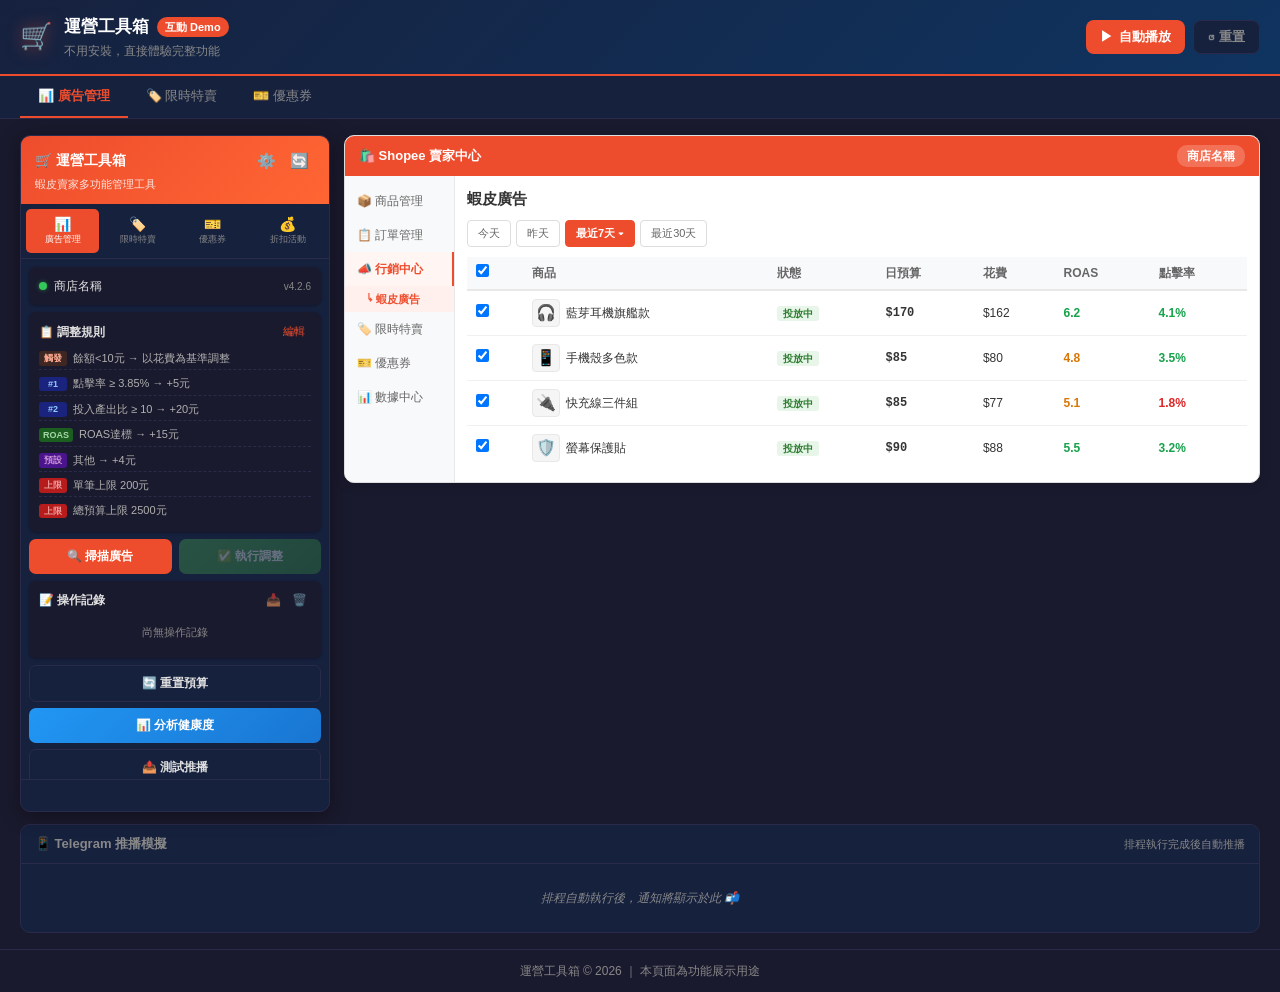
==== commit 7b33e7e4: "refactor: Demo v3.6 簡化播放控制" ====
--- a/index.html
+++ b/index.html
@@ -22,9 +22,7 @@
         <button id="autoPlayBtn" class="ctrl-btn ctrl-primary">
           <span id="autoPlayIcon">▶</span> <span id="autoPlayLabel">開始演示</span>
         </button>
-        <label class="ctrl-btn ctrl-secondary ctrl-check-label">
-          <input type="checkbox" id="autoPlayCheck" checked> 自動播放
-        </label>
+        <button id="pauseBtn" class="ctrl-btn ctrl-secondary hidden">⏸ 暫停</button>
         <button id="resetBtn" class="ctrl-btn ctrl-secondary">↺ 重置</button>
       </div>
     </div>
@@ -33,10 +31,6 @@
   <!-- ===== 步驟提示列 ===== -->
   <div class="step-bar" id="stepBar">
     <div class="step-bar-inner" id="stepText"></div>
-    <div class="step-bar-btns">
-      <button id="stepPrevBtn" class="step-nav-btn hidden">◀ 上一步</button>
-      <button id="stepNextBtn" class="step-nav-btn hidden">下一步 ▶</button>
-    </div>
   </div>
 
   <!-- ===== 功能 Tab 選擇 ===== -->
--- a/demo.css
+++ b/demo.css
@@ -77,8 +77,6 @@
 }
 .ctrl-secondary { background: var(--bg-card); color: var(--text-muted); border: 1px solid var(--border); }
 .ctrl-secondary:hover { color: var(--text); border-color: var(--text-muted); }
-.ctrl-check-label { cursor: pointer; gap: 8px; user-select: none; }
-.ctrl-check-label input[type="checkbox"] { width: 16px; height: 16px; accent-color: var(--shopee); cursor: pointer; }
 
 /* ===== Step Bar (字幕式，畫面中央大字) ===== */
 .step-bar {
@@ -102,6 +100,7 @@
 .step-bar.step-visible {
   opacity: 1;
   transform: translate(-50%, -50%) translateY(0);
+  pointer-events: auto;
 }
 .step-bar-inner {
   font-size: 23px;
@@ -110,26 +109,6 @@
   text-shadow: 0 2px 10px rgba(0,0,0,0.8);
   line-height: 1.55;
 }
-/* 上一步 / 下一步 按鈕列 */
-.step-bar-btns { display: flex; gap: 10px; justify-content: center; margin-top: 14px; flex-wrap: wrap; }
-.step-nav-btn {
-  padding: 9px 28px;
-  border: 2px solid rgba(255,255,255,0.5);
-  background: transparent; color: #fff;
-  border-radius: 9px; font-size: 15px; font-weight: 700;
-  cursor: pointer; transition: all 0.2s; letter-spacing: 0.3px;
-}
-.step-nav-btn:hover { background: rgba(255,255,255,0.12); border-color: #fff; }
-.step-nav-btn.waiting {
-  border-color: var(--shopee); color: var(--shopee);
-  animation: btnAttention 1.2s ease-out infinite;
-}
-/* 自動播放中狀態：顯示「⏸ 暫停」 */
-.step-nav-btn.auto-playing {
-  border-color: rgba(255,255,255,0.3); color: rgba(255,255,255,0.65);
-  font-size: 13px; font-weight: 500; letter-spacing: 0;
-}
-.step-nav-btn.auto-playing:hover { border-color: #f59e0b; color: #f59e0b; background: rgba(245,158,11,0.08); }
 
 /* ===== Generic hidden ===== */
 .hidden { display: none !important; }
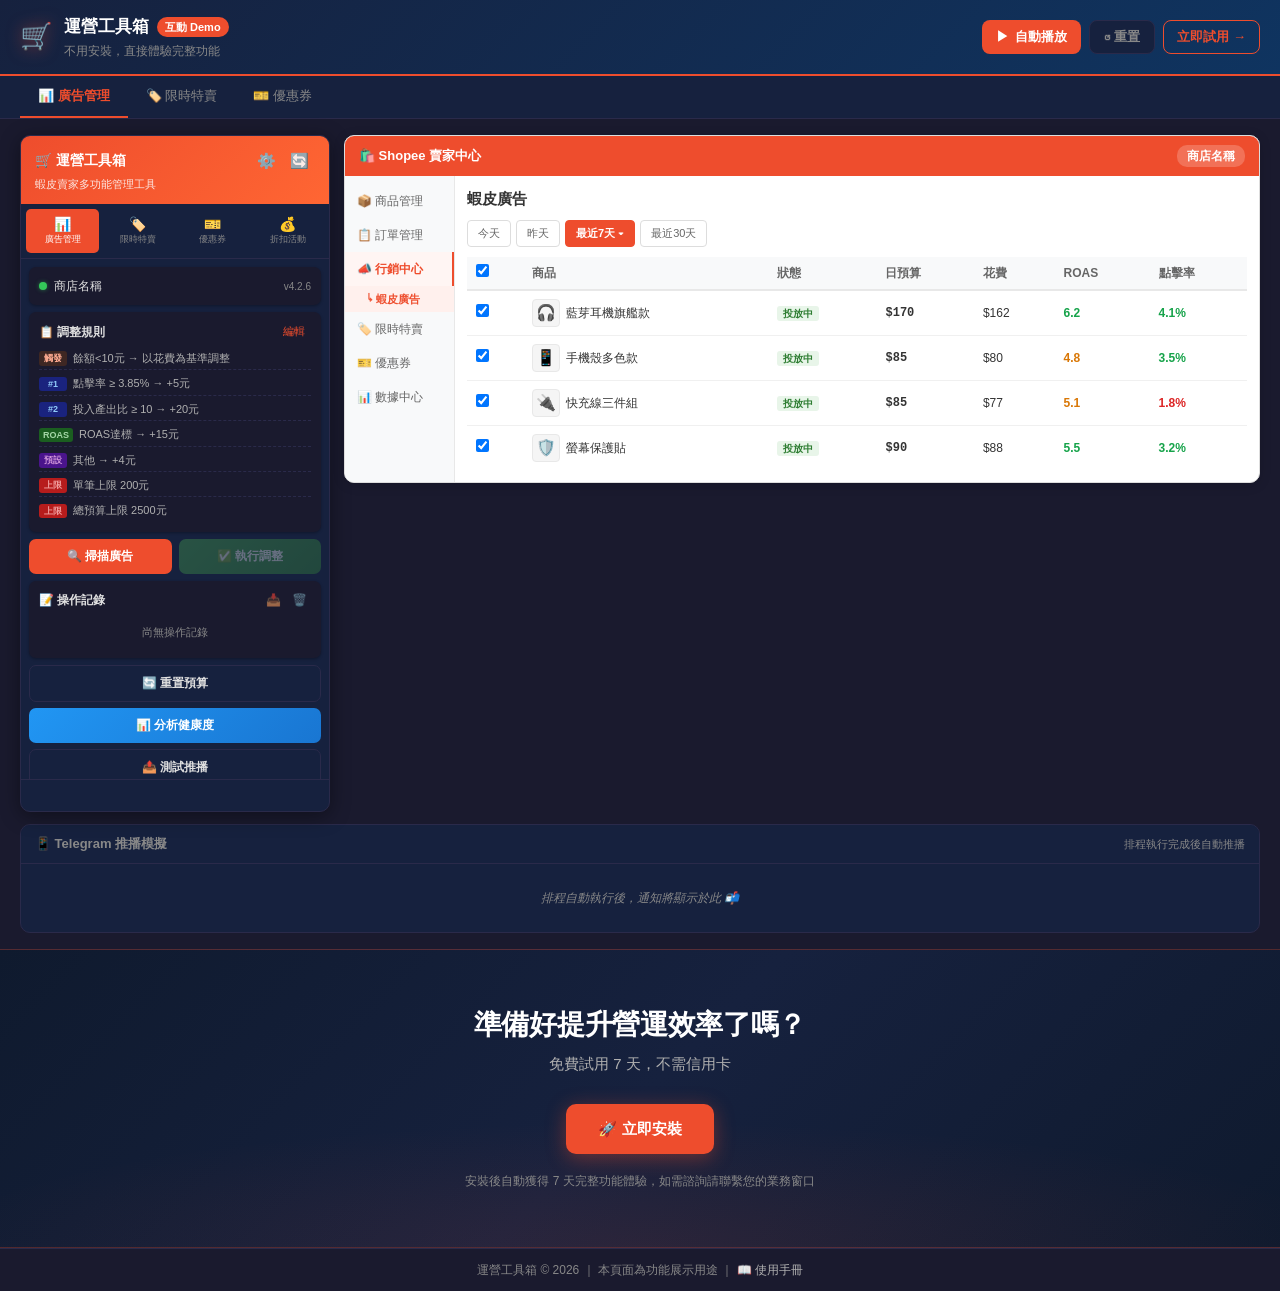
==== commit c26228c2: "feat: 新增立即試用CTA+使用手冊頁面 Co-Authored-By: Claude Sonnet 4.6 <noreply@anthropic.com>" ====
--- a/index.html
+++ b/index.html
@@ -24,6 +24,7 @@
         </button>
         <button id="pauseBtn" class="ctrl-btn ctrl-secondary hidden">⏸ 暫停</button>
         <button id="resetBtn" class="ctrl-btn ctrl-secondary">↺ 重置</button>
+        <a href="#cta-section" class="ctrl-btn ctrl-cta">立即試用 →</a>
       </div>
     </div>
   </header>
@@ -799,8 +800,20 @@
 
   </main>
 
+  <!-- ===== CTA 區塊 ===== -->
+  <section class="cta-section" id="cta-section">
+    <div class="cta-inner">
+      <h2 class="cta-title">準備好提升營運效率了嗎？</h2>
+      <p class="cta-sub">免費試用 7 天，不需信用卡</p>
+      <div class="cta-btns">
+        <a href="#" class="cta-btn cta-install">🚀 立即安裝</a>
+      </div>
+      <p class="cta-note">安裝後自動獲得 7 天完整功能體驗，如需諮詢請聯繫您的業務窗口</p>
+    </div>
+  </section>
+
   <footer class="page-footer">
-    <p>運營工具箱 © 2026 ｜ 本頁面為功能展示用途</p>
+    <p>運營工具箱 © 2026 ｜ 本頁面為功能展示用途 ｜ <a href="guide.html" class="footer-guide-link">📖 使用手冊</a></p>
   </footer>
 
   <!-- ===== 橫向提示 Overlay ===== -->
--- a/demo.css
+++ b/demo.css
@@ -404,6 +404,81 @@
 .tg-content strong { color: white; }
 @keyframes popIn { 0% { opacity: 0; transform: scale(0.85) translateY(8px); } 100% { opacity: 1; transform: scale(1) translateY(0); } }
 
+/* ===== CTA 區塊 ===== */
+.cta-section {
+  margin-top: 0;
+  padding: 56px 20px;
+  background: linear-gradient(135deg, #0f1a2e 0%, #16213e 50%, #0f1a2e 100%);
+  border-top: 1px solid rgba(238,77,45,0.3);
+  border-bottom: 1px solid rgba(238,77,45,0.3);
+  text-align: center;
+  position: relative;
+  overflow: hidden;
+}
+.cta-section::before {
+  content: '';
+  position: absolute;
+  inset: 0;
+  background: radial-gradient(ellipse 80% 60% at 50% 100%, rgba(238,77,45,0.10) 0%, transparent 70%);
+  pointer-events: none;
+}
+.cta-inner { max-width: 600px; margin: 0 auto; position: relative; }
+.cta-title {
+  font-size: 28px;
+  font-weight: 800;
+  color: #fff;
+  margin-bottom: 10px;
+  line-height: 1.35;
+  letter-spacing: -0.3px;
+}
+.cta-sub {
+  font-size: 15px;
+  color: var(--text-sec);
+  margin-bottom: 28px;
+}
+.cta-btns { display: flex; gap: 12px; justify-content: center; flex-wrap: wrap; margin-bottom: 18px; }
+.cta-btn {
+  display: inline-flex; align-items: center; gap: 8px;
+  padding: 14px 32px;
+  border-radius: 10px;
+  font-size: 15px; font-weight: 700;
+  text-decoration: none;
+  cursor: pointer;
+  transition: all 0.2s;
+}
+.cta-install {
+  background: var(--shopee);
+  color: #fff;
+  box-shadow: 0 4px 20px rgba(238,77,45,0.4);
+}
+.cta-install:hover { background: var(--shopee-dk); box-shadow: 0 6px 28px rgba(238,77,45,0.5); transform: translateY(-1px); }
+.cta-note { font-size: 12px; color: var(--text-muted); line-height: 1.6; }
+
+/* Header CTA 小按鈕 */
+.ctrl-cta {
+  background: transparent;
+  color: var(--shopee);
+  border: 1.5px solid var(--shopee);
+  text-decoration: none;
+  font-size: 13px; font-weight: 600;
+  padding: 6px 13px; border-radius: 8px;
+  transition: all 0.2s;
+  display: flex; align-items: center;
+}
+.ctrl-cta:hover { background: rgba(238,77,45,0.1); }
+
+/* Footer guide link */
+.footer-guide-link { color: var(--text-sec); text-decoration: none; }
+.footer-guide-link:hover { color: var(--text); text-decoration: underline; }
+
+@media (max-width: 768px) {
+  .cta-section { padding: 40px 16px; }
+  .cta-title { font-size: 22px; }
+  .cta-sub { font-size: 14px; }
+  .cta-btn { padding: 13px 24px; font-size: 14px; }
+  .ctrl-cta { display: none; }
+}
+
 /* ===== Footer ===== */
 .page-footer { text-align: center; padding: 12px; font-size: 12px; color: var(--text-muted); border-top: 1px solid var(--border); }
 
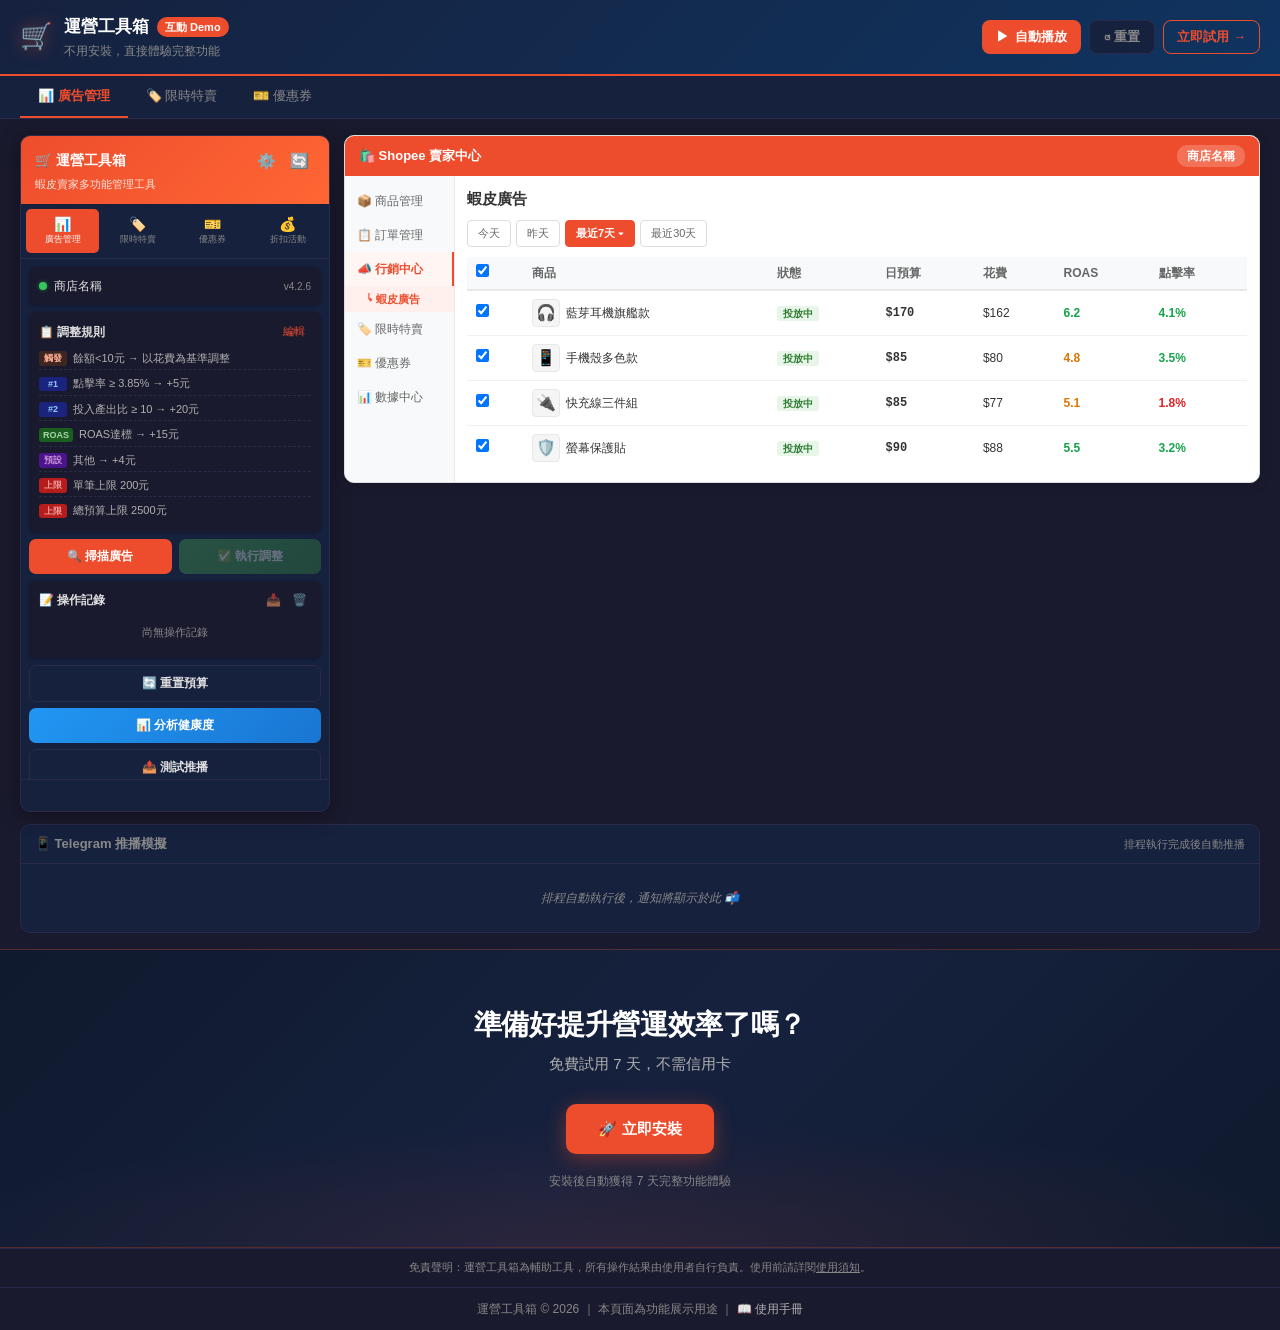
==== commit 9452a5f8: "feat: 新增免責聲明+操作前確認 Co-Authored-By: Claude Sonnet 4.6 <noreply@anthropic.com>" ====
--- a/index.html
+++ b/index.html
@@ -808,9 +808,14 @@
       <div class="cta-btns">
         <a href="#" class="cta-btn cta-install">🚀 立即安裝</a>
       </div>
-      <p class="cta-note">安裝後自動獲得 7 天完整功能體驗，如需諮詢請聯繫您的業務窗口</p>
+      <p class="cta-note">安裝後自動獲得 7 天完整功能體驗</p>
     </div>
   </section>
+
+  <!-- ===== 免責聲明 ===== -->
+  <div class="demo-disclaimer">
+    <p>免責聲明：運營工具箱為輔助工具，所有操作結果由使用者自行負責。使用前請詳閱<a href="guide.html" class="demo-disclaimer-link">使用須知</a>。</p>
+  </div>
 
   <footer class="page-footer">
     <p>運營工具箱 © 2026 ｜ 本頁面為功能展示用途 ｜ <a href="guide.html" class="footer-guide-link">📖 使用手冊</a></p>
--- a/demo.css
+++ b/demo.css
@@ -479,6 +479,19 @@
   .ctrl-cta { display: none; }
 }
 
+/* ===== Demo 免責聲明小區塊 ===== */
+.demo-disclaimer {
+  text-align: center;
+  padding: 10px 20px;
+  background: var(--bg-main);
+  border-top: 1px solid var(--border);
+  font-size: 11px;
+  color: var(--text-muted);
+  line-height: 1.6;
+}
+.demo-disclaimer-link { color: var(--text-muted); text-decoration: underline; }
+.demo-disclaimer-link:hover { color: var(--text-sec); }
+
 /* ===== Footer ===== */
 .page-footer { text-align: center; padding: 12px; font-size: 12px; color: var(--text-muted); border-top: 1px solid var(--border); }
 
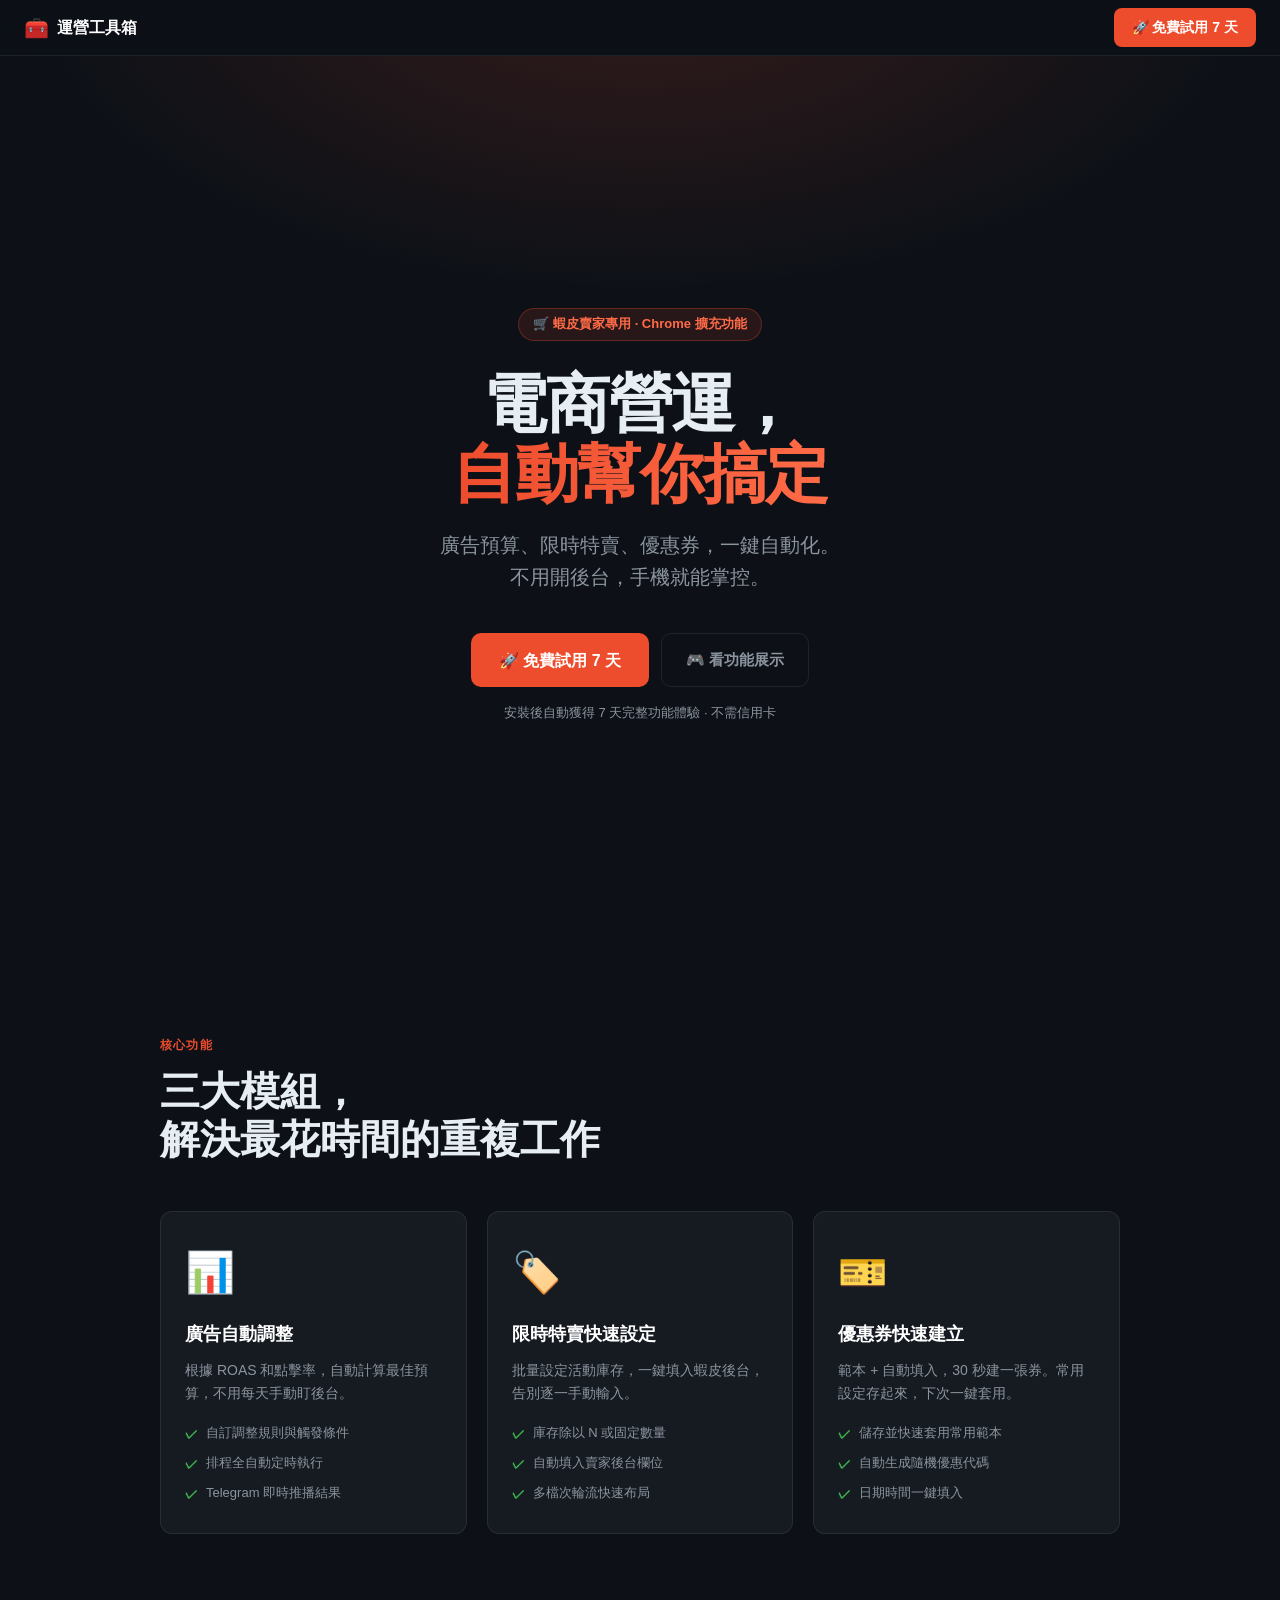
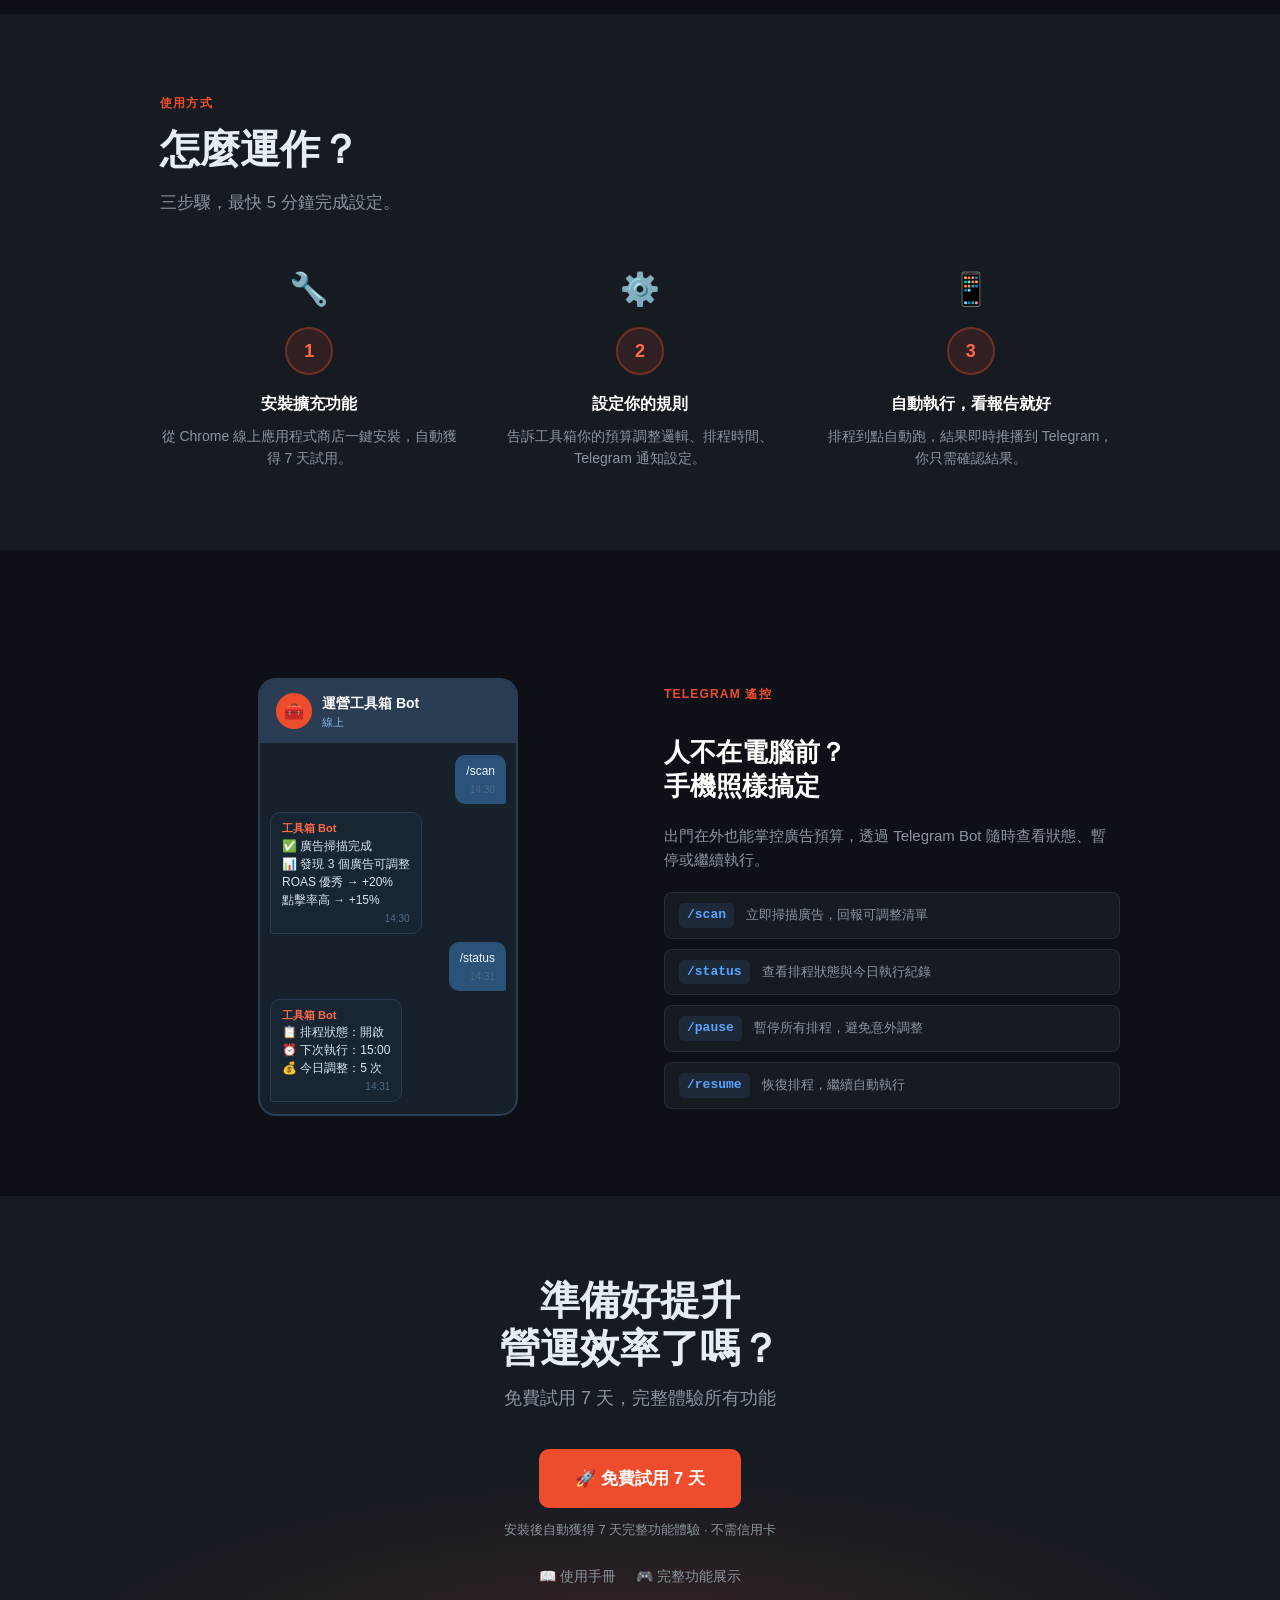
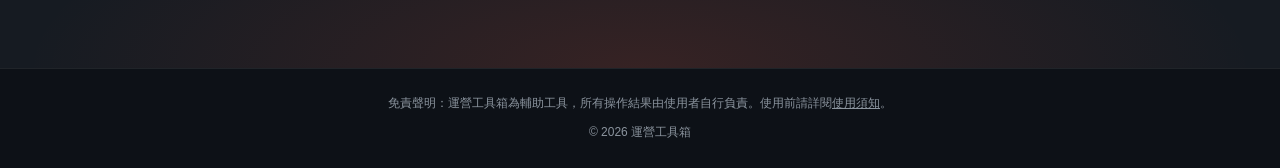
==== commit 083dc5a8: "feat: 重做為簡潔 Landing Page - index.html: 全新 Landing Page（Hero + 功能卡片 + 怎麼運作 + TG遙控 + CTA） - demo-full." ====
--- a/index.html
+++ b/index.html
@@ -2,834 +2,595 @@
 <html lang="zh-TW">
 <head>
   <meta charset="UTF-8">
-  <meta name="viewport" content="width=1300">
-  <title>運營工具箱 Demo</title>
-  <link rel="stylesheet" href="demo.css">
+  <meta name="viewport" content="width=device-width, initial-scale=1.0">
+  <title>運營工具箱 — 電商自動化工具</title>
+  <style>
+    *, *::before, *::after { box-sizing: border-box; margin: 0; padding: 0; }
+
+    :root {
+      --bg:        #0d1117;
+      --bg2:       #161b22;
+      --bg3:       #1c2333;
+      --border:    rgba(255,255,255,0.08);
+      --text:      #e6edf3;
+      --text-muted:#8b949e;
+      --accent:    #ee4d2d;
+      --accent2:   #ff6b47;
+      --green:     #3fb950;
+      --blue:      #58a6ff;
+      --amber:     #d29922;
+      --radius:    12px;
+    }
+
+    html { scroll-behavior: smooth; }
+
+    body {
+      background: var(--bg);
+      color: var(--text);
+      font-family: -apple-system, BlinkMacSystemFont, 'Segoe UI', sans-serif;
+      line-height: 1.6;
+    }
+
+    /* ===== NAV ===== */
+    nav {
+      position: sticky;
+      top: 0;
+      z-index: 100;
+      background: rgba(13,17,23,0.92);
+      backdrop-filter: blur(12px);
+      border-bottom: 1px solid var(--border);
+      padding: 0 24px;
+      height: 56px;
+      display: flex;
+      align-items: center;
+      justify-content: space-between;
+    }
+    .nav-brand {
+      font-size: 16px;
+      font-weight: 700;
+      color: #fff;
+      display: flex;
+      align-items: center;
+      gap: 8px;
+      text-decoration: none;
+    }
+    .nav-brand .logo { font-size: 20px; }
+    .nav-cta {
+      background: var(--accent);
+      color: #fff;
+      border: none;
+      border-radius: 8px;
+      padding: 8px 18px;
+      font-size: 14px;
+      font-weight: 600;
+      cursor: pointer;
+      text-decoration: none;
+      transition: background 0.15s;
+    }
+    .nav-cta:hover { background: var(--accent2); }
+
+    /* ===== SECTIONS ===== */
+    section { padding: 80px 24px; }
+    .container { max-width: 960px; margin: 0 auto; }
+
+    .section-label {
+      font-size: 12px;
+      font-weight: 700;
+      letter-spacing: 0.1em;
+      text-transform: uppercase;
+      color: var(--accent);
+      margin-bottom: 12px;
+    }
+    .section-title {
+      font-size: clamp(28px, 5vw, 40px);
+      font-weight: 800;
+      line-height: 1.2;
+      margin-bottom: 16px;
+    }
+    .section-sub {
+      font-size: 17px;
+      color: var(--text-muted);
+      max-width: 560px;
+    }
+
+    /* ===== HERO ===== */
+    #hero {
+      min-height: 100vh;
+      display: flex;
+      align-items: center;
+      background: radial-gradient(ellipse 80% 60% at 50% -10%, rgba(238,77,45,0.18) 0%, transparent 60%),
+                  var(--bg);
+      text-align: center;
+      padding: 100px 24px 80px;
+    }
+    #hero .container { width: 100%; }
+    #hero .hero-badge {
+      display: inline-flex;
+      align-items: center;
+      gap: 6px;
+      background: rgba(238,77,45,0.12);
+      border: 1px solid rgba(238,77,45,0.3);
+      color: var(--accent2);
+      border-radius: 20px;
+      padding: 5px 14px;
+      font-size: 13px;
+      font-weight: 600;
+      margin-bottom: 28px;
+    }
+    #hero h1 {
+      font-size: clamp(36px, 7vw, 64px);
+      font-weight: 900;
+      line-height: 1.1;
+      margin-bottom: 20px;
+      letter-spacing: -0.02em;
+    }
+    #hero h1 .highlight {
+      background: linear-gradient(90deg, var(--accent), var(--accent2));
+      -webkit-background-clip: text;
+      -webkit-text-fill-color: transparent;
+      background-clip: text;
+    }
+    #hero .hero-sub {
+      font-size: clamp(16px, 2.5vw, 20px);
+      color: var(--text-muted);
+      max-width: 520px;
+      margin: 0 auto 40px;
+    }
+    .hero-btns {
+      display: flex;
+      gap: 12px;
+      justify-content: center;
+      flex-wrap: wrap;
+    }
+    .btn-primary {
+      background: var(--accent);
+      color: #fff;
+      border: none;
+      border-radius: 10px;
+      padding: 14px 28px;
+      font-size: 16px;
+      font-weight: 700;
+      cursor: pointer;
+      text-decoration: none;
+      display: inline-flex;
+      align-items: center;
+      gap: 8px;
+      transition: background 0.15s, transform 0.1s;
+    }
+    .btn-primary:hover { background: var(--accent2); transform: translateY(-1px); }
+    .btn-ghost {
+      background: transparent;
+      color: var(--text-muted);
+      border: 1px solid var(--border);
+      border-radius: 10px;
+      padding: 14px 24px;
+      font-size: 15px;
+      font-weight: 600;
+      cursor: pointer;
+      text-decoration: none;
+      display: inline-flex;
+      align-items: center;
+      gap: 8px;
+      transition: border-color 0.15s, color 0.15s;
+    }
+    .btn-ghost:hover { border-color: rgba(255,255,255,0.3); color: var(--text); }
+    #hero .hero-note {
+      margin-top: 16px;
+      font-size: 13px;
+      color: var(--text-muted);
+    }
+
+    /* ===== FEATURES ===== */
+    #features { background: var(--bg); }
+    .cards {
+      display: grid;
+      grid-template-columns: repeat(3, 1fr);
+      gap: 20px;
+      margin-top: 48px;
+    }
+    @media (max-width: 700px) {
+      .cards { grid-template-columns: 1fr; }
+    }
+    .card {
+      background: var(--bg2);
+      border: 1px solid var(--border);
+      border-radius: var(--radius);
+      padding: 28px 24px;
+      transition: border-color 0.2s;
+    }
+    .card:hover { border-color: rgba(255,255,255,0.18); }
+    .card-icon { font-size: 40px; margin-bottom: 16px; display: block; }
+    .card-title {
+      font-size: 18px;
+      font-weight: 700;
+      margin-bottom: 10px;
+      color: #fff;
+    }
+    .card-desc {
+      font-size: 14px;
+      color: var(--text-muted);
+      margin-bottom: 18px;
+      line-height: 1.65;
+    }
+    .card-points { list-style: none; display: flex; flex-direction: column; gap: 8px; }
+    .card-points li {
+      font-size: 13px;
+      color: var(--text-muted);
+      display: flex;
+      align-items: flex-start;
+      gap: 8px;
+    }
+    .card-points li::before {
+      content: '✓';
+      color: var(--green);
+      font-weight: 700;
+      flex-shrink: 0;
+      margin-top: 1px;
+    }
+
+    /* ===== HOW IT WORKS ===== */
+    #how { background: var(--bg2); }
+    .steps {
+      display: grid;
+      grid-template-columns: repeat(3, 1fr);
+      gap: 32px;
+      margin-top: 48px;
+    }
+    @media (max-width: 700px) {
+      .steps { grid-template-columns: 1fr; gap: 24px; }
+    }
+    .step { text-align: center; }
+    .step-num {
+      width: 48px;
+      height: 48px;
+      border-radius: 50%;
+      background: rgba(238,77,45,0.12);
+      border: 2px solid rgba(238,77,45,0.35);
+      color: var(--accent2);
+      font-size: 18px;
+      font-weight: 800;
+      display: flex;
+      align-items: center;
+      justify-content: center;
+      margin: 0 auto 16px;
+    }
+    .step-icon { font-size: 32px; margin-bottom: 12px; }
+    .step-title {
+      font-size: 16px;
+      font-weight: 700;
+      color: #fff;
+      margin-bottom: 8px;
+    }
+    .step-desc { font-size: 14px; color: var(--text-muted); }
+
+    /* ===== TELEGRAM ===== */
+    #telegram { background: var(--bg); }
+    .tg-layout {
+      display: grid;
+      grid-template-columns: 1fr 1fr;
+      gap: 48px;
+      align-items: center;
+      margin-top: 48px;
+    }
+    @media (max-width: 700px) {
+      .tg-layout { grid-template-columns: 1fr; }
+      .tg-phone { order: -1; }
+    }
+    /* Telegram phone mockup */
+    .tg-phone {
+      display: flex;
+      justify-content: center;
+    }
+    .phone-frame {
+      width: 260px;
+      background: #17212b;
+      border-radius: 18px;
+      border: 2px solid #2b3d52;
+      overflow: hidden;
+      font-size: 13px;
+    }
+    .phone-header {
+      background: #2b3d52;
+      padding: 12px 16px;
+      display: flex;
+      align-items: center;
+      gap: 10px;
+    }
+    .phone-avatar {
+      width: 36px; height: 36px;
+      border-radius: 50%;
+      background: var(--accent);
+      display: flex; align-items: center; justify-content: center;
+      font-size: 16px;
+    }
+    .phone-contact-name { font-weight: 600; color: #fff; font-size: 14px; }
+    .phone-status { font-size: 11px; color: #7cb9e8; }
+    .phone-msgs { padding: 12px 10px; display: flex; flex-direction: column; gap: 8px; }
+    .msg {
+      max-width: 85%;
+      padding: 7px 11px;
+      border-radius: 10px;
+      font-size: 12px;
+      line-height: 1.5;
+    }
+    .msg-out {
+      background: #2b5278;
+      color: #e8f4ff;
+      align-self: flex-end;
+      border-bottom-right-radius: 3px;
+    }
+    .msg-in {
+      background: #182533;
+      border: 1px solid #2b3d52;
+      color: #d8e4ef;
+      align-self: flex-start;
+      border-bottom-left-radius: 3px;
+    }
+    .msg-in .bot-name { color: var(--accent2); font-weight: 600; font-size: 11px; }
+    .msg-time { font-size: 10px; color: #4d6a84; text-align: right; margin-top: 2px; }
+
+    .tg-info { display: flex; flex-direction: column; gap: 20px; }
+    .tg-title { font-size: 26px; font-weight: 800; line-height: 1.3; color: #fff; }
+    .tg-sub { font-size: 15px; color: var(--text-muted); }
+    .cmd-list { display: flex; flex-direction: column; gap: 10px; }
+    .cmd-item {
+      display: flex;
+      align-items: center;
+      gap: 12px;
+      background: var(--bg2);
+      border: 1px solid var(--border);
+      border-radius: 8px;
+      padding: 10px 14px;
+    }
+    .cmd-tag {
+      font-family: 'SF Mono', 'Fira Code', monospace;
+      background: rgba(88,166,255,0.1);
+      color: var(--blue);
+      border-radius: 5px;
+      padding: 2px 8px;
+      font-size: 13px;
+      font-weight: 600;
+      white-space: nowrap;
+    }
+    .cmd-desc { font-size: 13px; color: var(--text-muted); }
+
+    /* ===== CTA SECTION ===== */
+    #cta {
+      background: radial-gradient(ellipse 80% 70% at 50% 100%, rgba(238,77,45,0.15) 0%, transparent 60%),
+                  var(--bg2);
+      text-align: center;
+    }
+    #cta .section-title { margin-bottom: 12px; }
+    #cta .cta-sub {
+      font-size: 18px;
+      color: var(--text-muted);
+      margin-bottom: 36px;
+    }
+    #cta .cta-links {
+      margin-top: 24px;
+      display: flex;
+      gap: 20px;
+      justify-content: center;
+      flex-wrap: wrap;
+    }
+    #cta .cta-links a {
+      color: var(--text-muted);
+      font-size: 14px;
+      text-decoration: none;
+      transition: color 0.15s;
+    }
+    #cta .cta-links a:hover { color: var(--text); }
+    #cta .cta-note {
+      margin-top: 12px;
+      font-size: 13px;
+      color: var(--text-muted);
+    }
+
+    /* ===== FOOTER ===== */
+    footer {
+      padding: 24px;
+      border-top: 1px solid var(--border);
+      text-align: center;
+    }
+    footer p { font-size: 12px; color: var(--text-muted); line-height: 1.8; }
+    footer a { color: var(--text-muted); text-decoration: underline; }
+  </style>
 </head>
 <body>
 
-  <!-- ===== Header ===== -->
-  <header class="page-header">
-    <div class="page-header-inner">
-      <div class="page-brand">
-        <span class="page-logo">🛒</span>
-        <div>
-          <h1>運營工具箱 <span class="badge-demo">互動 Demo</span></h1>
-          <p class="page-tagline">不用安裝，直接體驗完整功能</p>
-        </div>
-      </div>
-      <div class="page-controls">
-        <button id="autoPlayBtn" class="ctrl-btn ctrl-primary">
-          <span id="autoPlayIcon">▶</span> <span id="autoPlayLabel">開始演示</span>
-        </button>
-        <button id="pauseBtn" class="ctrl-btn ctrl-secondary hidden">⏸ 暫停</button>
-        <button id="resetBtn" class="ctrl-btn ctrl-secondary">↺ 重置</button>
-        <a href="#cta-section" class="ctrl-btn ctrl-cta">立即試用 →</a>
-      </div>
+<!-- ===== NAV ===== -->
+<nav>
+  <a class="nav-brand" href="#">
+    <span class="logo">🧰</span>
+    運營工具箱
+  </a>
+  <a class="nav-cta" href="#cta">🚀 免費試用 7 天</a>
+</nav>
+
+<!-- ===== HERO ===== -->
+<section id="hero">
+  <div class="container">
+    <div class="hero-badge">🛒 蝦皮賣家專用 · Chrome 擴充功能</div>
+    <h1>電商營運，<br><span class="highlight">自動幫你搞定</span></h1>
+    <p class="hero-sub">廣告預算、限時特賣、優惠券，一鍵自動化。<br>不用開後台，手機就能掌控。</p>
+    <div class="hero-btns">
+      <a class="btn-primary" href="#cta">🚀 免費試用 7 天</a>
+      <a class="btn-ghost" href="demo-full.html">🎮 看功能展示</a>
     </div>
-  </header>
-
-  <!-- ===== 步驟提示列 ===== -->
-  <div class="step-bar" id="stepBar">
-    <div class="step-bar-inner" id="stepText"></div>
+    <p class="hero-note">安裝後自動獲得 7 天完整功能體驗 · 不需信用卡</p>
   </div>
-
-  <!-- ===== 功能 Tab 選擇 ===== -->
-  <div class="feature-tabs">
-    <div class="feature-tabs-inner">
-      <button class="ftab active" data-ftab="ad">📊 廣告管理</button>
-      <button class="ftab" data-ftab="flash">🏷️ 限時特賣</button>
-      <button class="ftab" data-ftab="voucher">🎫 優惠券</button>
+</section>
+
+<!-- ===== FEATURES ===== -->
+<section id="features">
+  <div class="container">
+    <div class="section-label">核心功能</div>
+    <h2 class="section-title">三大模組，<br>解決最花時間的重複工作</h2>
+    <div class="cards">
+
+      <div class="card">
+        <span class="card-icon">📊</span>
+        <div class="card-title">廣告自動調整</div>
+        <p class="card-desc">根據 ROAS 和點擊率，自動計算最佳預算，不用每天手動盯後台。</p>
+        <ul class="card-points">
+          <li>自訂調整規則與觸發條件</li>
+          <li>排程全自動定時執行</li>
+          <li>Telegram 即時推播結果</li>
+        </ul>
+      </div>
+
+      <div class="card">
+        <span class="card-icon">🏷️</span>
+        <div class="card-title">限時特賣快速設定</div>
+        <p class="card-desc">批量設定活動庫存，一鍵填入蝦皮後台，告別逐一手動輸入。</p>
+        <ul class="card-points">
+          <li>庫存除以 N 或固定數量</li>
+          <li>自動填入賣家後台欄位</li>
+          <li>多檔次輪流快速布局</li>
+        </ul>
+      </div>
+
+      <div class="card">
+        <span class="card-icon">🎫</span>
+        <div class="card-title">優惠券快速建立</div>
+        <p class="card-desc">範本 + 自動填入，30 秒建一張券。常用設定存起來，下次一鍵套用。</p>
+        <ul class="card-points">
+          <li>儲存並快速套用常用範本</li>
+          <li>自動生成隨機優惠代碼</li>
+          <li>日期時間一鍵填入</li>
+        </ul>
+      </div>
+
     </div>
   </div>
-
-  <!-- ===== 主體 ===== -->
-  <main class="demo-wrap">
-
-    <!-- ==============================
-         廣告管理 Tab
-         ============================== -->
-    <div class="ftab-content active" id="ftab-ad">
-      <div class="demo-columns">
-
-        <!-- ── 左：Side Panel ── -->
-        <div class="sp-frame" id="spFrame">
-          <div class="sp-header">
-            <div class="sp-header-top">
-              <h2>🛒 運營工具箱</h2>
-              <div class="sp-header-actions">
-                <button class="sp-icon-btn">⚙️</button>
-                <button class="sp-icon-btn">🔄</button>
-              </div>
-            </div>
-            <p class="sp-header-sub">蝦皮賣家多功能管理工具</p>
-          </div>
-
-          <div class="sp-tab-bar">
-            <button class="sp-tab active" data-sptab="ad">
-              <span class="sp-tab-icon">📊</span><span class="sp-tab-label">廣告管理</span>
-            </button>
-            <button class="sp-tab" data-sptab="flash">
-              <span class="sp-tab-icon">🏷️</span><span class="sp-tab-label">限時特賣</span>
-            </button>
-            <button class="sp-tab" data-sptab="coupon">
-              <span class="sp-tab-icon">🎫</span><span class="sp-tab-label">優惠券</span>
-            </button>
-            <button class="sp-tab" data-sptab="discount">
-              <span class="sp-tab-icon">💰</span><span class="sp-tab-label">折扣活動</span>
-            </button>
-          </div>
-
-          <div class="sp-body" id="spBody">
-
-            <!-- SP: 廣告管理 -->
-            <div class="sp-tab-content active" id="sptab-ad">
-
-              <!-- 賣場資訊 -->
-              <div class="sp-card">
-                <div class="sp-shop-row">
-                  <span class="sp-dot green"></span>
-                  <span class="sp-shop-name">商店名稱</span>
-                  <span class="sp-version">v4.2.6</span>
-                </div>
-              </div>
-
-              <!-- 調整規則 -->
-              <div class="sp-card" id="spRulesCard">
-                <div class="sp-section-header">
-                  <span>📋 調整規則</span>
-                  <button class="sp-edit-link">編輯</button>
-                </div>
-                <div class="sp-rules-list">
-                  <div class="sp-rule-item">
-                    <span class="sp-badge trigger">觸發</span>
-                    <span>餘額&lt;10元 → 以花費為基準調整</span>
-                  </div>
-                  <div class="sp-rule-item">
-                    <span class="sp-badge custom">#1</span>
-                    <span>點擊率 ≥ 3.85% → +5元</span>
-                  </div>
-                  <div class="sp-rule-item">
-                    <span class="sp-badge custom">#2</span>
-                    <span>投入產出比 ≥ 10 → +20元</span>
-                  </div>
-                  <div class="sp-rule-item">
-                    <span class="sp-badge roas">ROAS</span>
-                    <span>ROAS達標 → +15元</span>
-                  </div>
-                  <div class="sp-rule-item">
-                    <span class="sp-badge fallback">預設</span>
-                    <span>其他 → +4元</span>
-                  </div>
-                  <div class="sp-rule-item">
-                    <span class="sp-badge limit">上限</span>
-                    <span>單筆上限 200元</span>
-                  </div>
-                  <div class="sp-rule-item">
-                    <span class="sp-badge limit">上限</span>
-                    <span>總預算上限 2500元</span>
-                  </div>
-                </div>
-              </div>
-
-              <!-- 掃描 & 執行 -->
-              <div class="sp-btn-row">
-                <button class="sp-action-btn sp-primary" id="scanBtn">🔍 掃描廣告</button>
-                <button class="sp-action-btn sp-success" id="executeBtn" disabled>✅ 執行調整</button>
-              </div>
-
-              <!-- 緊急停止 -->
-              <button class="sp-action-btn sp-danger sp-full hidden" id="stopBtn">🛑 緊急停止</button>
-
-              <!-- 進度條 -->
-              <div class="sp-progress hidden" id="spProgress">
-                <div class="sp-progress-label">
-                  <span id="spProgressLabel">處理中...</span>
-                  <span id="spProgressPct"></span>
-                </div>
-                <div class="sp-progress-track">
-                  <div class="sp-progress-fill" id="spProgressFill"></div>
-                </div>
-              </div>
-
-              <!-- 掃描結果 -->
-              <div class="sp-result-panel hidden" id="scanResultPanel"></div>
-              <!-- 執行結果 -->
-              <div class="sp-result-panel hidden" id="executeResultPanel"></div>
-
-              <!-- 操作記錄 -->
-              <div class="sp-card">
-                <div class="sp-section-header">
-                  <span>📝 操作記錄</span>
-                  <div>
-                    <button class="sp-icon-btn-sm">📥</button>
-                    <button class="sp-icon-btn-sm">🗑️</button>
-                  </div>
-                </div>
-                <div class="sp-log" id="spLog">
-                  <div class="sp-log-empty">尚無操作記錄</div>
-                </div>
-              </div>
-
-              <!-- 其他動作 -->
-              <button id="adResetBtn" class="sp-action-btn sp-outline sp-full" style="margin-bottom:6px;">🔄 重置預算</button>
-              <button class="sp-action-btn sp-secondary sp-full" style="margin-bottom:6px;">📊 分析健康度</button>
-              <button class="sp-action-btn sp-outline sp-full" style="margin-bottom:8px;">📤 測試推播</button>
-
-              <!-- 排程設定（移至底部） -->
-              <div class="sp-card" id="spScheduleCard">
-                <div class="sp-section-header">
-                  <span>⏰ 排程設定</span>
-                  <label class="sp-toggle">
-                    <input type="checkbox" id="scheduleToggle" checked>
-                    <span class="sp-toggle-slider"></span>
-                  </label>
-                </div>
-                <div class="sp-schedule-edit" id="spScheduleEdit">
-                  <div class="sp-row-col">
-                    <label class="sp-small-label">執行分鐘（可多選）</label>
-                    <div class="sp-minute-chips">
-                      <label class="sp-mchip"><input type="checkbox" value="0"  checked disabled><span>0分</span></label>
-                      <label class="sp-mchip"><input type="checkbox" value="5"  disabled><span>5分</span></label>
-                      <label class="sp-mchip"><input type="checkbox" value="10" disabled><span>10分</span></label>
-                      <label class="sp-mchip"><input type="checkbox" value="15" disabled><span>15分</span></label>
-                      <label class="sp-mchip"><input type="checkbox" value="20" disabled><span>20分</span></label>
-                      <label class="sp-mchip"><input type="checkbox" value="25" disabled><span>25分</span></label>
-                      <label class="sp-mchip"><input type="checkbox" value="30" checked disabled><span>30分</span></label>
-                      <label class="sp-mchip"><input type="checkbox" value="35" disabled><span>35分</span></label>
-                      <label class="sp-mchip"><input type="checkbox" value="40" disabled><span>40分</span></label>
-                      <label class="sp-mchip"><input type="checkbox" value="45" disabled><span>45分</span></label>
-                      <label class="sp-mchip"><input type="checkbox" value="50" disabled><span>50分</span></label>
-                      <label class="sp-mchip"><input type="checkbox" value="55" disabled><span>55分</span></label>
-                    </div>
-                  </div>
-                  <div class="sp-settings-row">
-                    <label class="sp-small-label">開始時間</label>
-                    <select id="spStartHour" class="sp-select-sm" disabled>
-                      <option value="8" selected>8</option>
-                    </select>
-                    <span class="sp-unit">時</span>
-                  </div>
-                  <div class="sp-settings-row">
-                    <label class="sp-small-label">結束時間</label>
-                    <select id="spEndHour" class="sp-select-sm" disabled>
-                      <option value="24" selected>24</option>
-                    </select>
-                    <span class="sp-unit">時</span>
-                  </div>
-                  <div class="sp-settings-row">
-                    <label class="sp-small-label">自動切換頁面</label>
-                    <label class="sp-toggle sp-toggle-sm">
-                      <input type="checkbox" disabled>
-                      <span class="sp-toggle-slider"></span>
-                    </label>
-                  </div>
-                  <div class="sp-detail-row">
-                    <span class="sp-detail-label">上次執行</span>
-                    <span class="sp-last-run" id="spLastRun">2026/3/23 下午5:35</span>
-                  </div>
-                  <button class="sp-action-btn sp-primary sp-full" id="spScheduleSave" disabled>
-                    💾 儲存排程設定
-                  </button>
-                </div>
-                <!-- 倒數計時（自動播放時顯示） -->
-                <div class="sp-countdown hidden" id="spCountdown">
-                  <span class="sp-countdown-label">下次執行</span>
-                  <span class="sp-countdown-time" id="spCountdownTime">--:--</span>
-                </div>
-              </div>
-
-            </div><!-- /sptab-ad -->
-
-            <!-- SP: 限時特賣 -->
-            <div class="sp-tab-content" id="sptab-flash">
-              <div class="sp-card">
-                <h3 class="sp-card-title">🏷️ 快速設定活動庫存</h3>
-                <div class="sp-mode-selector">
-                  <label class="sp-radio">
-                    <input type="radio" name="spStockMode" value="divide" checked>
-                    <span>庫存除以</span>
-                    <input type="number" value="2" min="1" max="10" class="sp-num-input">
-                    <span class="sp-unit">（無條件進位）</span>
-                  </label>
-                  <label class="sp-radio">
-                    <input type="radio" name="spStockMode" value="fixed">
-                    <span>統一數量</span>
-                    <input type="number" value="10" min="1" max="99" class="sp-num-input">
-                    <span class="sp-unit">個</span>
-                  </label>
-                </div>
-                <div class="sp-btn-row">
-                  <button class="sp-action-btn sp-secondary">🔍 預覽變更</button>
-                  <button class="sp-action-btn sp-primary" disabled>🚀 執行修改</button>
-                </div>
-                <label class="sp-checkbox"><input type="checkbox" checked><span>執行後自動全選</span></label>
-                <label class="sp-checkbox"><input type="checkbox"><span>一次性完成（自動啟用 + 確定）</span></label>
-              </div>
-              <div class="sp-card sp-info-card">
-                <h3 class="sp-card-title warn">⚠️ 防呆規則</h3>
-                <ul class="sp-info-list">
-                  <li>活動庫存範圍：1 ~ 99</li>
-                  <li>不得超過現有庫存數量</li>
-                  <li>庫存為 0 的規格自動跳過</li>
-                </ul>
-              </div>
-              <button class="sp-action-btn sp-outline sp-full">📱 測試推播</button>
-            </div>
-
-            <!-- SP: 優惠券 -->
-            <div class="sp-tab-content" id="sptab-coupon">
-              <div class="sp-card">
-                <h3 class="sp-card-title">📅 優惠券可使用時間</h3>
-                <div class="sp-date-row">
-                  <span class="sp-date-label">開始</span>
-                  <input class="sp-date-input" type="text" placeholder="yyyymmddhhmm" value="202604010000">
-                </div>
-                <div class="sp-date-row">
-                  <span class="sp-date-label">結束</span>
-                  <input class="sp-date-input" type="text" placeholder="yyyymmddhhmm" value="202604300000">
-                </div>
-              </div>
-              <div class="sp-card">
-                <label class="sp-checkbox" style="margin:0;">
-                  <input type="checkbox" checked>
-                  <span>自動生成優惠券代碼（5碼英數字）</span>
-                </label>
-              </div>
-              <button class="sp-action-btn sp-primary sp-full" style="margin-bottom:8px;">🚀 快速填入</button>
-              <div class="sp-card">
-                <h3 class="sp-card-title">📋 範本</h3>
-                <div class="sp-template-list">
-                  <div class="sp-template-item">
-                    <span class="sp-template-name">滿199折10</span>
-                    <div class="sp-template-btns">
-                      <button class="sp-t-btn sp-t-apply" title="套用">✓</button>
-                      <button class="sp-t-btn" title="置頂">📌</button>
-                      <button class="sp-t-btn" title="刪除">🗑</button>
-                    </div>
-                  </div>
-                  <div class="sp-template-item">
-                    <span class="sp-template-name">滿399折25</span>
-                    <div class="sp-template-btns">
-                      <button class="sp-t-btn sp-t-apply">✓</button>
-                      <button class="sp-t-btn">📌</button>
-                      <button class="sp-t-btn">🗑</button>
-                    </div>
-                  </div>
-                  <div class="sp-template-item">
-                    <span class="sp-template-name">滿599折50</span>
-                    <div class="sp-template-btns">
-                      <button class="sp-t-btn sp-t-apply">✓</button>
-                      <button class="sp-t-btn">📌</button>
-                      <button class="sp-t-btn">🗑</button>
-                    </div>
-                  </div>
-                  <div class="sp-template-item">
-                    <span class="sp-template-name">【週年慶】滿999折100</span>
-                    <div class="sp-template-btns">
-                      <button class="sp-t-btn sp-t-apply">✓</button>
-                      <button class="sp-t-btn">📌</button>
-                      <button class="sp-t-btn">🗑</button>
-                    </div>
-                  </div>
-                  <div class="sp-template-item">
-                    <span class="sp-template-name">【新客專屬】滿299折20</span>
-                    <div class="sp-template-btns">
-                      <button class="sp-t-btn sp-t-apply">✓</button>
-                      <button class="sp-t-btn">📌</button>
-                      <button class="sp-t-btn">🗑</button>
-                    </div>
-                  </div>
-                </div>
-                <button class="sp-add-template-btn">＋ 新增範本</button>
-              </div>
-            </div>
-
-            <!-- SP: 折扣活動 -->
-            <div class="sp-tab-content" id="sptab-discount">
-              <div class="sp-coming-soon">
-                <div class="sp-cs-icon">💰</div>
-                <h3>折扣活動管理</h3>
-                <p>批量管理折扣活動<br>即將推出，敬請期待</p>
-              </div>
-            </div>
-
-          </div><!-- /sp-body -->
-          <div class="sp-footer"><span class="sp-footer-ver">v4.2.6</span></div>
-        </div><!-- /sp-frame -->
-
-        <!-- ── 右：蝦皮後台 ── -->
-        <div class="shopee-frame" id="shopeeFrame">
-
-          <!-- 廣告管理後台 -->
-          <div class="s-page active" id="spage-ad">
-            <div class="shopee-topbar">
-              <span class="shopee-logo">🛍️ Shopee 賣家中心</span>
-              <span class="shopee-shop">商店名稱</span>
-            </div>
-            <div class="shopee-body">
-              <nav class="shopee-nav">
-                <div class="snav-item">📦 商品管理</div>
-                <div class="snav-item">📋 訂單管理</div>
-                <div class="snav-item active">📣 行銷中心</div>
-                <div class="snav-sub active">↳ 蝦皮廣告</div>
-                <div class="snav-item">🏷️ 限時特賣</div>
-                <div class="snav-item">🎫 優惠券</div>
-                <div class="snav-item">📊 數據中心</div>
-              </nav>
-              <div class="shopee-content">
-                <div class="shopee-page-title">蝦皮廣告</div>
-                <div class="shopee-date-bar">
-                  <span class="s-date-btn">今天</span>
-                  <span class="s-date-btn">昨天</span>
-                  <span class="s-date-btn s-date-active">最近7天 ▾</span>
-                  <span class="s-date-btn">最近30天</span>
-                </div>
-                <table class="s-table">
-                  <thead>
-                    <tr>
-                      <th><input type="checkbox" checked></th>
-                      <th>商品</th>
-                      <th>狀態</th>
-                      <th>日預算</th>
-                      <th>花費</th>
-                      <th>ROAS</th>
-                      <th>點擊率</th>
-                    </tr>
-                  </thead>
-                  <tbody id="adTableBody">
-                    <tr data-id="A">
-                      <td><input type="checkbox" class="ad-cb" checked></td>
-                      <td>
-                        <div class="s-product">
-                          <div class="s-product-img">🎧</div>
-                          <span class="s-ad-name">藍芽耳機旗艦款</span>
-                        </div>
-                      </td>
-                      <td><span class="s-badge green">投放中</span></td>
-                      <td class="s-budget" data-orig="170">$170</td>
-                      <td>$162</td>
-                      <td class="s-good">6.2</td>
-                      <td class="s-good">4.1%</td>
-                    </tr>
-                    <tr data-id="B">
-                      <td><input type="checkbox" class="ad-cb" checked></td>
-                      <td>
-                        <div class="s-product">
-                          <div class="s-product-img">📱</div>
-                          <span class="s-ad-name">手機殼多色款</span>
-                        </div>
-                      </td>
-                      <td><span class="s-badge green">投放中</span></td>
-                      <td class="s-budget" data-orig="85">$85</td>
-                      <td>$80</td>
-                      <td class="s-ok">4.8</td>
-                      <td class="s-good">3.5%</td>
-                    </tr>
-                    <tr data-id="C">
-                      <td><input type="checkbox" class="ad-cb" checked></td>
-                      <td>
-                        <div class="s-product">
-                          <div class="s-product-img">🔌</div>
-                          <span class="s-ad-name">快充線三件組</span>
-                        </div>
-                      </td>
-                      <td><span class="s-badge green">投放中</span></td>
-                      <td class="s-budget" data-orig="85">$85</td>
-                      <td>$77</td>
-                      <td class="s-ok">5.1</td>
-                      <td class="s-warn">1.8%</td>
-                    </tr>
-                    <tr data-id="D">
-                      <td><input type="checkbox" class="ad-cb" checked></td>
-                      <td>
-                        <div class="s-product">
-                          <div class="s-product-img">🛡️</div>
-                          <span class="s-ad-name">螢幕保護貼</span>
-                        </div>
-                      </td>
-                      <td><span class="s-badge green">投放中</span></td>
-                      <td class="s-budget" data-orig="90">$90</td>
-                      <td>$88</td>
-                      <td class="s-good">5.5</td>
-                      <td class="s-good">3.2%</td>
-                    </tr>
-                  </tbody>
-                </table>
-              </div>
+</section>
+
+<!-- ===== HOW IT WORKS ===== -->
+<section id="how">
+  <div class="container">
+    <div class="section-label">使用方式</div>
+    <h2 class="section-title">怎麼運作？</h2>
+    <p class="section-sub">三步驟，最快 5 分鐘完成設定。</p>
+    <div class="steps">
+
+      <div class="step">
+        <div class="step-icon">🔧</div>
+        <div class="step-num">1</div>
+        <div class="step-title">安裝擴充功能</div>
+        <p class="step-desc">從 Chrome 線上應用程式商店一鍵安裝，自動獲得 7 天試用。</p>
+      </div>
+
+      <div class="step">
+        <div class="step-icon">⚙️</div>
+        <div class="step-num">2</div>
+        <div class="step-title">設定你的規則</div>
+        <p class="step-desc">告訴工具箱你的預算調整邏輯、排程時間、Telegram 通知設定。</p>
+      </div>
+
+      <div class="step">
+        <div class="step-icon">📱</div>
+        <div class="step-num">3</div>
+        <div class="step-title">自動執行，看報告就好</div>
+        <p class="step-desc">排程到點自動跑，結果即時推播到 Telegram，你只需確認結果。</p>
+      </div>
+
+    </div>
+  </div>
+</section>
+
+<!-- ===== TELEGRAM ===== -->
+<section id="telegram">
+  <div class="container">
+    <div class="tg-layout">
+
+      <!-- Phone mockup -->
+      <div class="tg-phone">
+        <div class="phone-frame">
+          <div class="phone-header">
+            <div class="phone-avatar">🧰</div>
+            <div>
+              <div class="phone-contact-name">運營工具箱 Bot</div>
+              <div class="phone-status">線上</div>
             </div>
           </div>
-
-          <!-- 限時特賣後台 -->
-          <div class="s-page" id="spage-flash">
-            <div class="shopee-topbar">
-              <span class="shopee-logo">🛍️ Shopee 賣家中心</span>
-              <span class="shopee-shop">商店名稱</span>
+          <div class="phone-msgs">
+            <div class="msg msg-out">
+              /scan
+              <div class="msg-time">14:30</div>
             </div>
-            <div class="shopee-body">
-              <nav class="shopee-nav">
-                <div class="snav-item">📦 商品管理</div>
-                <div class="snav-item">📣 行銷中心</div>
-                <div class="snav-item active">🏷️ 限時特賣</div>
-                <div class="snav-sub active">↳ 設定商品</div>
-              </nav>
-              <div class="shopee-content">
-                <div class="shopee-page-title">設定商品</div>
-                <table class="s-table">
-                  <thead>
-                    <tr>
-                      <th><input type="checkbox" checked></th>
-                      <th>商品名稱/規格</th>
-                      <th>原售價</th>
-                      <th>折扣後售價</th>
-                      <th>折扣</th>
-                      <th>活動庫存</th>
-                      <th>購買限制</th>
-                    </tr>
-                  </thead>
-                  <tbody>
-                    <tr>
-                      <td><input type="checkbox" checked></td>
-                      <td><div class="s-product"><div class="s-product-img">🎧</div><span>藍芽耳機 / 黑色</span></div></td>
-                      <td>$599</td>
-                      <td class="s-ok">$509</td>
-                      <td>85折</td>
-                      <td class="s-flash-stock" id="flash-stock-1">5</td>
-                      <td>1件</td>
-                    </tr>
-                    <tr>
-                      <td><input type="checkbox" checked></td>
-                      <td><div class="s-product"><div class="s-product-img">🎧</div><span>藍芽耳機 / 白色</span></div></td>
-                      <td>$599</td>
-                      <td class="s-ok">$509</td>
-                      <td>85折</td>
-                      <td class="s-flash-stock" id="flash-stock-2">3</td>
-                      <td>1件</td>
-                    </tr>
-                    <tr>
-                      <td><input type="checkbox" checked></td>
-                      <td><div class="s-product"><div class="s-product-img">📱</div><span>手機殼 / iPhone 15</span></div></td>
-                      <td>$299</td>
-                      <td class="s-ok">$249</td>
-                      <td>83折</td>
-                      <td class="s-flash-stock" id="flash-stock-3">10</td>
-                      <td>2件</td>
-                    </tr>
-                  </tbody>
-                </table>
-              </div>
+            <div class="msg msg-in">
+              <div class="bot-name">工具箱 Bot</div>
+              ✅ 廣告掃描完成<br>
+              📊 發現 3 個廣告可調整<br>
+              ROAS 優秀 → +20%<br>
+              點擊率高 → +15%
+              <div class="msg-time">14:30</div>
             </div>
-          </div>
-
-          <!-- 優惠券後台 -->
-          <div class="s-page" id="spage-coupon">
-            <div class="shopee-topbar">
-              <span class="shopee-logo">🛍️ Shopee 賣家中心</span>
-              <span class="shopee-shop">商店名稱</span>
+            <div class="msg msg-out">
+              /status
+              <div class="msg-time">14:31</div>
             </div>
-            <div class="shopee-body">
-              <nav class="shopee-nav">
-                <div class="snav-item">📣 行銷中心</div>
-                <div class="snav-item active">🎫 優惠券</div>
-                <div class="snav-sub active">↳ 建立優惠券</div>
-              </nav>
-              <div class="shopee-content">
-                <div class="shopee-page-title">建立優惠券</div>
-                <div class="s-form">
-                  <div class="s-form-section">
-                    <div class="s-form-title">基本資訊</div>
-                    <div class="s-form-row">
-                      <label>優惠券名稱</label>
-                      <div class="s-form-input" id="svoucherName">常駐299-5</div>
-                    </div>
-                    <div class="s-form-row">
-                      <label>優惠代碼</label>
-                      <div class="s-form-input mono" id="svoucherCode">A7K2P</div>
-                    </div>
-                    <div class="s-form-row">
-                      <label>使用期間</label>
-                      <div class="s-form-input" id="svoucherPeriod">
-                        <span id="sVStart">2026/04/01 00:00</span> 至 <span id="sVEnd">2026/04/30 00:00</span>
-                      </div>
-                    </div>
-                  </div>
-                  <div class="s-form-section">
-                    <div class="s-form-title">折扣設定</div>
-                    <div class="s-form-row">
-                      <label>折扣類型</label>
-                      <div class="s-form-input">折扣</div>
-                    </div>
-                    <div class="s-form-row">
-                      <label>折扣金額</label>
-                      <div class="s-form-input">NT$5</div>
-                    </div>
-                    <div class="s-form-row">
-                      <label>最低消費</label>
-                      <div class="s-form-input">NT$299</div>
-                    </div>
-                  </div>
-                </div>
-              </div>
-            </div>
-          </div>
-
-        </div><!-- /shopee-frame -->
-      </div><!-- /demo-columns -->
-
-      <!-- TG 通知 -->
-      <div class="tg-wrap" id="tgWrap">
-        <div class="tg-card">
-          <div class="tg-card-header">
-            <span>📱 Telegram 推播模擬</span>
-            <span class="tg-hint">排程執行完成後自動推播</span>
-          </div>
-          <div class="tg-chat" id="tgChat">
-            <div class="tg-empty">排程自動執行後，通知將顯示於此 📬</div>
-          </div>
-        </div>
-      </div>
-
-    </div><!-- /ftab-ad -->
-
-    <!-- ==============================
-         限時特賣 Tab
-         ============================== -->
-    <div class="ftab-content" id="ftab-flash">
-      <!-- 每個 Tab 獨立播放按鈕 -->
-      <div class="tab-controls">
-        <button class="btn-play-tab" id="playFlashSaleBtn">▶ 播放演示</button>
-        <button class="btn-reset-tab" id="resetFlashSaleBtn">↺ 重置</button>
-      </div>
-      <div class="demo-columns">
-        <div class="sp-frame sp-frame-fixed">
-          <div class="sp-header">
-            <div class="sp-header-top"><h2>🛒 運營工具箱</h2></div>
-            <p class="sp-header-sub">蝦皮賣家多功能管理工具</p>
-          </div>
-          <div class="sp-tab-bar">
-            <button class="sp-tab" data-sptab2="ad"><span class="sp-tab-icon">📊</span><span class="sp-tab-label">廣告管理</span></button>
-            <button class="sp-tab active" data-sptab2="flash"><span class="sp-tab-icon">🏷️</span><span class="sp-tab-label">限時特賣</span></button>
-            <button class="sp-tab" data-sptab2="coupon"><span class="sp-tab-icon">🎫</span><span class="sp-tab-label">優惠券</span></button>
-            <button class="sp-tab" data-sptab2="discount"><span class="sp-tab-icon">💰</span><span class="sp-tab-label">折扣活動</span></button>
-          </div>
-          <div class="sp-body">
-            <!-- 主要設定卡 -->
-            <div class="sp-card" id="flashModeCard">
-              <h3 class="sp-card-title">🏷️ 快速設定活動庫存</h3>
-              <div class="sp-mode-selector">
-                <label class="sp-radio" id="flashModeLabel1">
-                  <input type="radio" name="fMode2" checked>
-                  <span>庫存除以</span>
-                  <input type="number" value="2" class="sp-num-input">
-                  <span class="sp-unit">（無條件進位）</span>
-                </label>
-                <label class="sp-radio">
-                  <input type="radio" name="fMode2">
-                  <span>統一數量</span>
-                  <input type="number" value="10" class="sp-num-input">
-                  <span class="sp-unit">個</span>
-                </label>
-              </div>
-              <div class="sp-btn-row">
-                <button class="sp-action-btn sp-secondary" id="flashPreviewBtn">🔍 預覽變更</button>
-                <button class="sp-action-btn sp-primary" id="flashExecuteBtn" disabled>🚀 執行修改</button>
-              </div>
-              <!-- 進度條 -->
-              <div class="sp-progress hidden" id="flashProgress">
-                <div class="sp-progress-label">
-                  <span id="flashProgressLabel">處理中...</span>
-                </div>
-                <div class="sp-progress-track">
-                  <div class="sp-progress-fill" id="flashProgressFill"></div>
-                </div>
-              </div>
-              <!-- 結果面板 -->
-              <div class="sp-result-panel hidden" id="flashResultPanel"></div>
-              <label class="sp-checkbox"><input type="checkbox" checked><span>執行後自動全選</span></label>
-              <label class="sp-checkbox"><input type="checkbox"><span>一次性完成（自動啟用 + 確定）</span></label>
-            </div>
-            <div class="sp-card sp-info-card">
-              <h3 class="sp-card-title warn">⚠️ 防呆規則</h3>
-              <ul class="sp-info-list">
-                <li>活動庫存範圍：1 ~ 99</li>
-                <li>不得超過現有庫存數量</li>
-                <li>庫存為 0 的規格自動跳過</li>
-              </ul>
-            </div>
-            <button class="sp-action-btn sp-outline sp-full">📱 測試推播</button>
-          </div>
-        </div>
-        <!-- 蝦皮後台（含互動 ID） -->
-        <div class="shopee-frame">
-          <div class="shopee-topbar">
-            <span class="shopee-logo">🛍️ Shopee 賣家中心</span>
-            <span class="shopee-shop">商店名稱</span>
-          </div>
-          <div class="shopee-body">
-            <nav class="shopee-nav">
-              <div class="snav-item active">🏷️ 限時特賣</div>
-              <div class="snav-sub active">↳ 設定商品</div>
-            </nav>
-            <div class="shopee-content">
-              <div class="shopee-page-title">設定商品</div>
-              <table class="s-table">
-                <thead>
-                  <tr>
-                    <th><input type="checkbox" checked></th>
-                    <th>商品名稱/規格</th>
-                    <th>原售價</th>
-                    <th>折扣後售價</th>
-                    <th>折扣</th>
-                    <th>活動庫存</th>
-                    <th>購買限制</th>
-                  </tr>
-                </thead>
-                <tbody>
-                  <tr id="f2-row-1">
-                    <td><input type="checkbox" checked></td>
-                    <td><div class="s-product"><div class="s-product-img">🎧</div><span>藍芽耳機 / 黑色</span></div></td>
-                    <td>$599</td><td class="s-ok">$509</td><td>85折</td>
-                    <td class="s-flash-stock" id="f2-stock-1" data-orig="14">14</td>
-                    <td>1件</td>
-                  </tr>
-                  <tr id="f2-row-2">
-                    <td><input type="checkbox" checked></td>
-                    <td><div class="s-product"><div class="s-product-img">🎧</div><span>藍芽耳機 / 白色</span></div></td>
-                    <td>$599</td><td class="s-ok">$509</td><td>85折</td>
-                    <td class="s-flash-stock" id="f2-stock-2" data-orig="20">20</td>
-                    <td>1件</td>
-                  </tr>
-                  <tr id="f2-row-3">
-                    <td><input type="checkbox" checked></td>
-                    <td><div class="s-product"><div class="s-product-img">📱</div><span>手機殼 / iPhone 15</span></div></td>
-                    <td>$299</td><td class="s-ok">$249</td><td>83折</td>
-                    <td class="s-flash-stock" id="f2-stock-3" data-orig="8">8</td>
-                    <td>2件</td>
-                  </tr>
-                </tbody>
-              </table>
+            <div class="msg msg-in">
+              <div class="bot-name">工具箱 Bot</div>
+              📋 排程狀態：開啟<br>
+              ⏰ 下次執行：15:00<br>
+              💰 今日調整：5 次
+              <div class="msg-time">14:31</div>
             </div>
           </div>
         </div>
       </div>
-    </div><!-- /ftab-flash -->
-
-    <!-- ==============================
-         優惠券 Tab
-         ============================== -->
-    <div class="ftab-content" id="ftab-voucher">
-      <!-- 每個 Tab 獨立播放按鈕 -->
-      <div class="tab-controls">
-        <button class="btn-play-tab" id="playVoucherBtn">▶ 播放演示</button>
-        <button class="btn-reset-tab" id="resetVoucherBtn">↺ 重置</button>
-      </div>
-      <div class="demo-columns">
-        <div class="sp-frame sp-frame-fixed">
-          <div class="sp-header">
-            <div class="sp-header-top"><h2>🛒 運營工具箱</h2></div>
-            <p class="sp-header-sub">蝦皮賣家多功能管理工具</p>
+
+      <!-- Info -->
+      <div class="tg-info">
+        <div class="section-label">Telegram 遙控</div>
+        <div class="tg-title">人不在電腦前？<br>手機照樣搞定</div>
+        <p class="tg-sub">出門在外也能掌控廣告預算，透過 Telegram Bot 隨時查看狀態、暫停或繼續執行。</p>
+        <div class="cmd-list">
+          <div class="cmd-item">
+            <span class="cmd-tag">/scan</span>
+            <span class="cmd-desc">立即掃描廣告，回報可調整清單</span>
           </div>
-          <div class="sp-tab-bar">
-            <button class="sp-tab" data-sptab3="ad"><span class="sp-tab-icon">📊</span><span class="sp-tab-label">廣告管理</span></button>
-            <button class="sp-tab" data-sptab3="flash"><span class="sp-tab-icon">🏷️</span><span class="sp-tab-label">限時特賣</span></button>
-            <button class="sp-tab active" data-sptab3="coupon"><span class="sp-tab-icon">🎫</span><span class="sp-tab-label">優惠券</span></button>
-            <button class="sp-tab" data-sptab3="discount"><span class="sp-tab-icon">💰</span><span class="sp-tab-label">折扣活動</span></button>
+          <div class="cmd-item">
+            <span class="cmd-tag">/status</span>
+            <span class="cmd-desc">查看排程狀態與今日執行紀錄</span>
           </div>
-          <div class="sp-body">
-            <div class="sp-card">
-              <h3 class="sp-card-title">📅 優惠券可使用時間</h3>
-              <div class="sp-date-row">
-                <span class="sp-date-label">開始</span>
-                <input class="sp-date-input" id="vStartDate" type="text" value="202604010000">
-              </div>
-              <div class="sp-date-row">
-                <span class="sp-date-label">結束</span>
-                <input class="sp-date-input" id="vEndDate" type="text" value="202604300000">
-              </div>
-            </div>
-            <div class="sp-card">
-              <label class="sp-checkbox" style="margin:0;"><input type="checkbox" checked><span>自動生成優惠券代碼（5碼英數字）</span></label>
-              <div class="sp-code-preview" id="vCodeDisplay">--</div>
-            </div>
-            <button class="sp-action-btn sp-primary sp-full" id="vFillBtn" style="margin-bottom:8px;">🚀 快速填入</button>
-            <div class="sp-card">
-              <h3 class="sp-card-title">📋 範本</h3>
-              <div class="sp-template-list" id="vTplList">
-                <div class="sp-template-item"><span class="sp-template-name">滿199折10</span><div class="sp-template-btns"><button class="sp-t-btn sp-t-apply">✓</button><button class="sp-t-btn">📌</button><button class="sp-t-btn">🗑</button></div></div>
-                <div class="sp-template-item"><span class="sp-template-name">滿399折25</span><div class="sp-template-btns"><button class="sp-t-btn sp-t-apply">✓</button><button class="sp-t-btn">📌</button><button class="sp-t-btn">🗑</button></div></div>
-                <div class="sp-template-item"><span class="sp-template-name">滿599折50</span><div class="sp-template-btns"><button class="sp-t-btn sp-t-apply">✓</button><button class="sp-t-btn">📌</button><button class="sp-t-btn">🗑</button></div></div>
-                <div class="sp-template-item"><span class="sp-template-name">【週年慶】滿999折100</span><div class="sp-template-btns"><button class="sp-t-btn sp-t-apply">✓</button><button class="sp-t-btn">📌</button><button class="sp-t-btn">🗑</button></div></div>
-                <div class="sp-template-item"><span class="sp-template-name">【新客專屬】滿299折20</span><div class="sp-template-btns"><button class="sp-t-btn sp-t-apply">✓</button><button class="sp-t-btn">📌</button><button class="sp-t-btn">🗑</button></div></div>
-              </div>
-              <button class="sp-add-template-btn">＋ 新增範本</button>
-            </div>
+          <div class="cmd-item">
+            <span class="cmd-tag">/pause</span>
+            <span class="cmd-desc">暫停所有排程，避免意外調整</span>
+          </div>
+          <div class="cmd-item">
+            <span class="cmd-tag">/resume</span>
+            <span class="cmd-desc">恢復排程，繼續自動執行</span>
           </div>
         </div>
-        <!-- 蝦皮後台（含互動 ID，初始空白） -->
-        <div class="shopee-frame">
-          <div class="shopee-topbar">
-            <span class="shopee-logo">🛍️ Shopee 賣家中心</span>
-            <span class="shopee-shop">商店名稱</span>
-          </div>
-          <div class="shopee-body">
-            <nav class="shopee-nav">
-              <div class="snav-item active">🎫 優惠券</div>
-              <div class="snav-sub active">↳ 建立優惠券</div>
-            </nav>
-            <div class="shopee-content">
-              <div class="shopee-page-title">建立優惠券</div>
-              <div class="s-form">
-                <div class="s-form-section">
-                  <div class="s-form-title">基本資訊</div>
-                  <div class="s-form-row"><label>優惠券名稱</label><div class="s-form-input" id="v2-name">—</div></div>
-                  <div class="s-form-row"><label>優惠代碼</label><div class="s-form-input mono" id="v2-code">—</div></div>
-                  <div class="s-form-row"><label>使用期間</label><div class="s-form-input" id="v2-period">—</div></div>
-                </div>
-                <div class="s-form-section">
-                  <div class="s-form-title">折扣設定</div>
-                  <div class="s-form-row"><label>折扣類型</label><div class="s-form-input">折扣</div></div>
-                  <div class="s-form-row"><label>折扣金額</label><div class="s-form-input" id="v2-discount">—</div></div>
-                  <div class="s-form-row"><label>最低消費</label><div class="s-form-input" id="v2-minimum">—</div></div>
-                </div>
-              </div>
-            </div>
-          </div>
-        </div>
-      </div>
-    </div><!-- /ftab-voucher -->
-
-  </main>
-
-  <!-- ===== CTA 區塊 ===== -->
-  <section class="cta-section" id="cta-section">
-    <div class="cta-inner">
-      <h2 class="cta-title">準備好提升營運效率了嗎？</h2>
-      <p class="cta-sub">免費試用 7 天，不需信用卡</p>
-      <div class="cta-btns">
-        <a href="#" class="cta-btn cta-install">🚀 立即安裝</a>
-      </div>
-      <p class="cta-note">安裝後自動獲得 7 天完整功能體驗</p>
-    </div>
-  </section>
-
-  <!-- ===== 免責聲明 ===== -->
-  <div class="demo-disclaimer">
-    <p>免責聲明：運營工具箱為輔助工具，所有操作結果由使用者自行負責。使用前請詳閱<a href="guide.html" class="demo-disclaimer-link">使用須知</a>。</p>
-  </div>
-
-  <footer class="page-footer">
-    <p>運營工具箱 © 2026 ｜ 本頁面為功能展示用途 ｜ <a href="guide.html" class="footer-guide-link">📖 使用手冊</a></p>
-  </footer>
-
-  <!-- ===== 橫向提示 Overlay ===== -->
-  <div id="orientOverlay" class="orient-overlay">
-    <div class="orient-box">
-      <div class="orient-icon">📱</div>
-      <p class="orient-msg">建議將手機<strong>橫向</strong>觀看<br>體驗更佳</p>
-      <button class="orient-btn" id="orientDismiss">知道了，繼續直向</button>
+      </div>
+
     </div>
   </div>
-
-  <script src="demo.js"></script>
+</section>
+
+<!-- ===== CTA ===== -->
+<section id="cta">
+  <div class="container">
+    <h2 class="section-title">準備好提升<br>營運效率了嗎？</h2>
+    <p class="cta-sub">免費試用 7 天，完整體驗所有功能</p>
+    <a class="btn-primary" href="#" style="font-size:17px; padding:16px 36px;">
+      🚀 免費試用 7 天
+    </a>
+    <p class="cta-note">安裝後自動獲得 7 天完整功能體驗 · 不需信用卡</p>
+    <div class="cta-links">
+      <a href="guide.html">📖 使用手冊</a>
+      <a href="demo-full.html">🎮 完整功能展示</a>
+    </div>
+  </div>
+</section>
+
+<!-- ===== FOOTER ===== -->
+<footer>
+  <p>免責聲明：運營工具箱為輔助工具，所有操作結果由使用者自行負責。使用前請詳閱<a href="guide.html">使用須知</a>。</p>
+  <p style="margin-top:8px;">© 2026 運營工具箱</p>
+</footer>
+
 </body>
 </html>
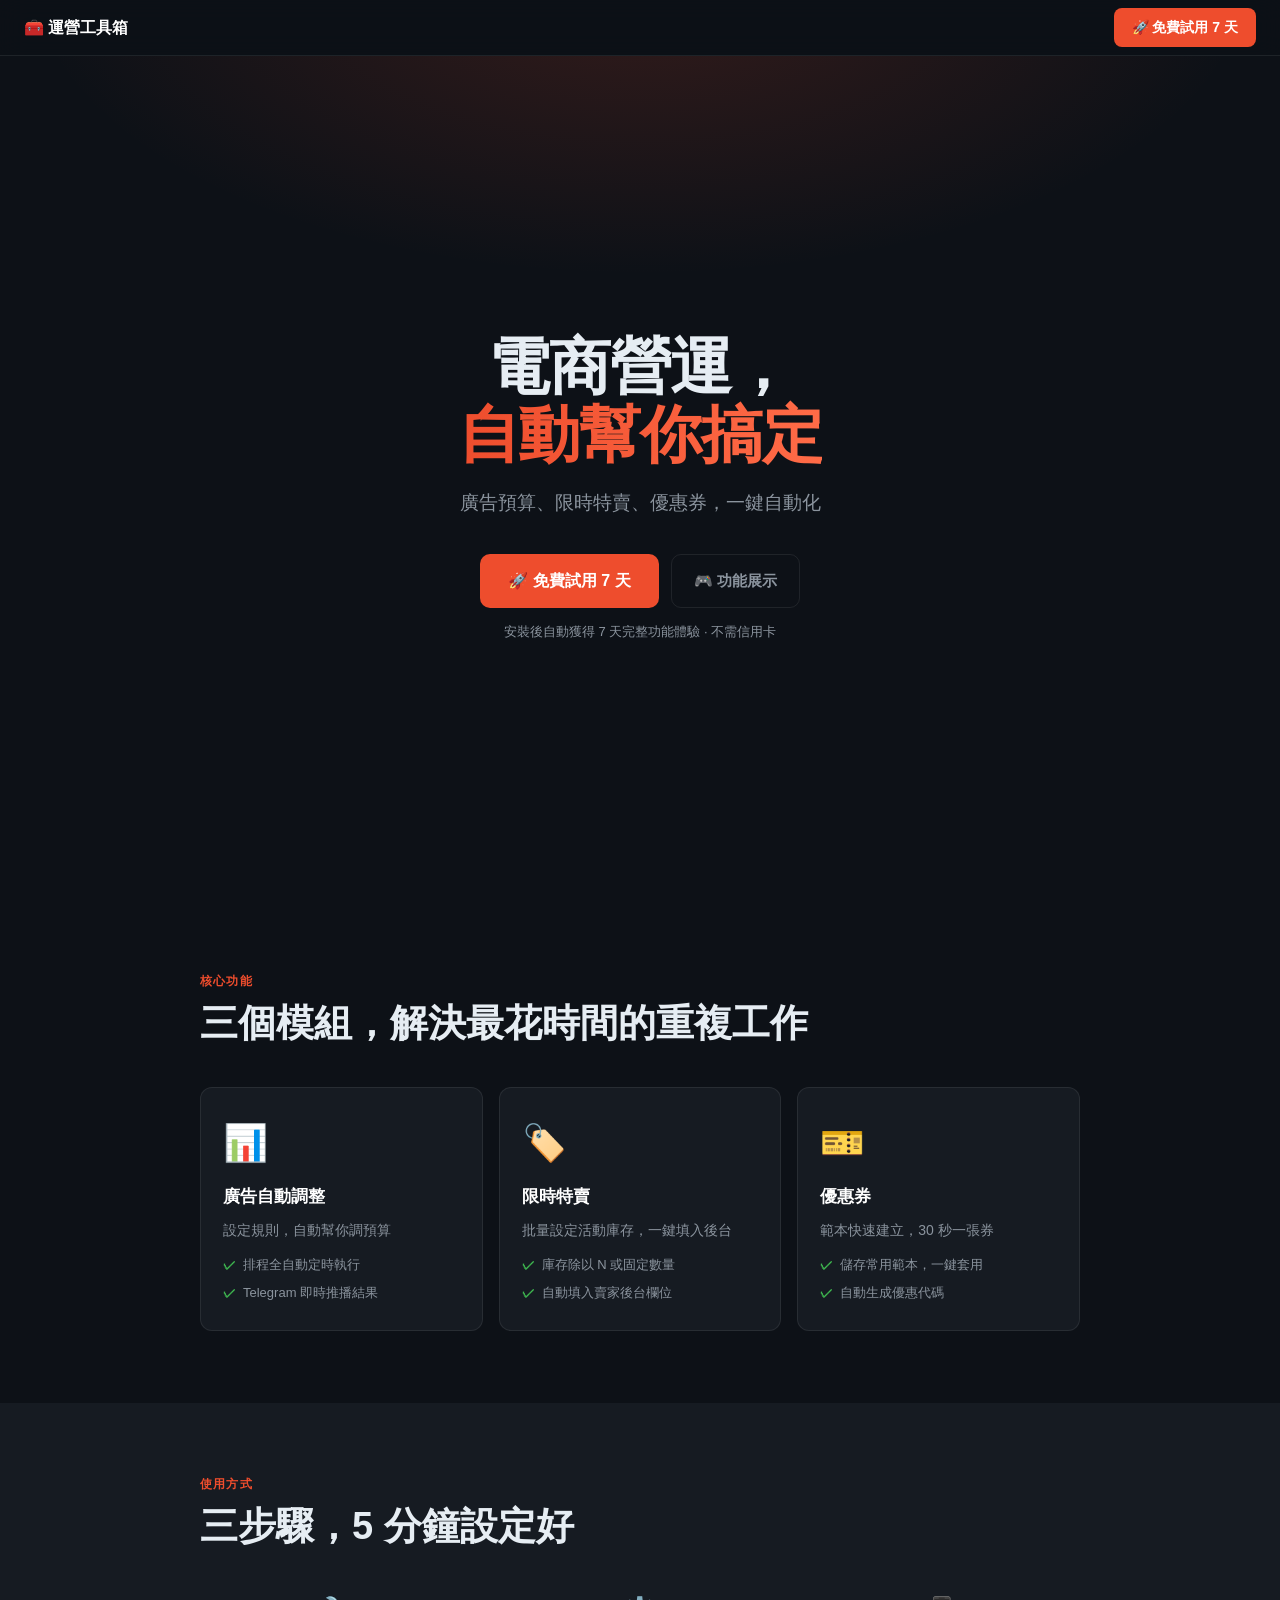
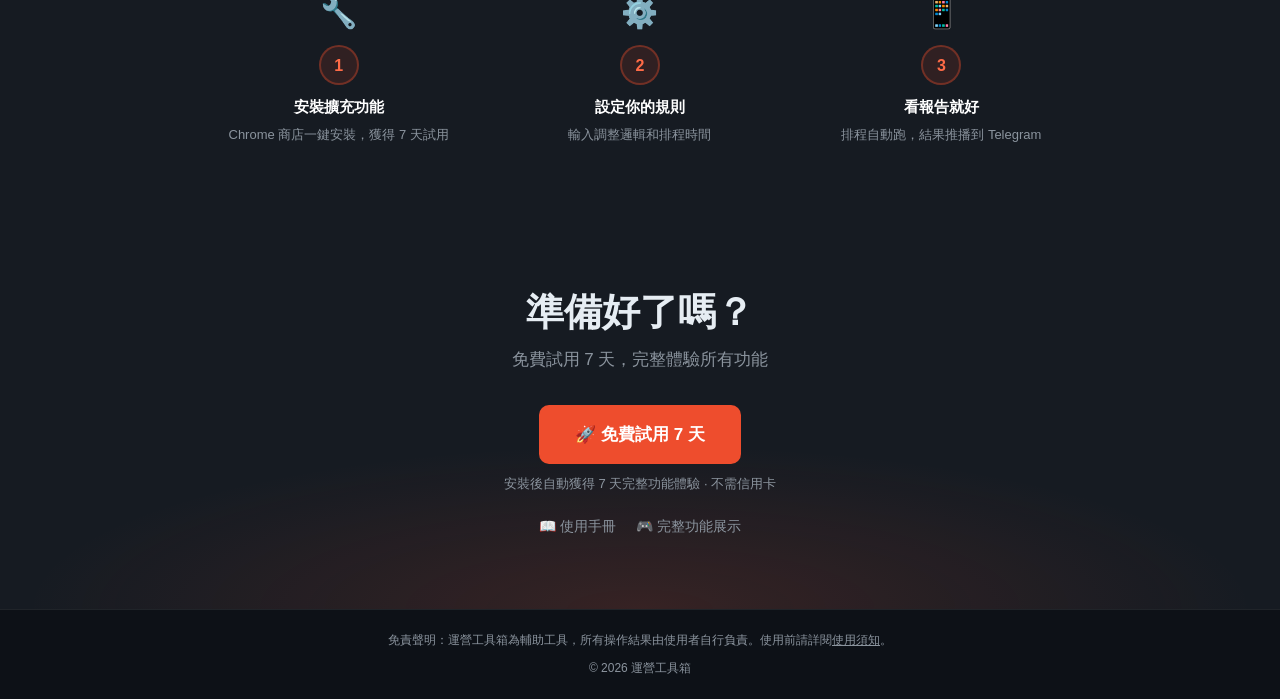
==== commit 98a725f8: "fix: Demo 還原初始速度 + 移除 TG 推播和重置預算 + Landing Page 精簡 Co-Authored-By: Claude Sonnet 4.6 <noreply@anthro" ====
--- a/index.html
+++ b/index.html
@@ -10,15 +10,12 @@
     :root {
       --bg:        #0d1117;
       --bg2:       #161b22;
-      --bg3:       #1c2333;
       --border:    rgba(255,255,255,0.08);
       --text:      #e6edf3;
       --text-muted:#8b949e;
       --accent:    #ee4d2d;
       --accent2:   #ff6b47;
       --green:     #3fb950;
-      --blue:      #58a6ff;
-      --amber:     #d29922;
       --radius:    12px;
     }
 
@@ -31,365 +28,143 @@
       line-height: 1.6;
     }
 
-    /* ===== NAV ===== */
+    /* NAV */
     nav {
-      position: sticky;
-      top: 0;
-      z-index: 100;
+      position: sticky; top: 0; z-index: 100;
       background: rgba(13,17,23,0.92);
       backdrop-filter: blur(12px);
       border-bottom: 1px solid var(--border);
-      padding: 0 24px;
-      height: 56px;
-      display: flex;
-      align-items: center;
-      justify-content: space-between;
+      padding: 0 24px; height: 56px;
+      display: flex; align-items: center; justify-content: space-between;
     }
     .nav-brand {
-      font-size: 16px;
-      font-weight: 700;
-      color: #fff;
-      display: flex;
-      align-items: center;
-      gap: 8px;
-      text-decoration: none;
-    }
-    .nav-brand .logo { font-size: 20px; }
+      font-size: 16px; font-weight: 700; color: #fff;
+      display: flex; align-items: center; gap: 8px; text-decoration: none;
+    }
     .nav-cta {
-      background: var(--accent);
-      color: #fff;
-      border: none;
-      border-radius: 8px;
-      padding: 8px 18px;
-      font-size: 14px;
-      font-weight: 600;
-      cursor: pointer;
-      text-decoration: none;
-      transition: background 0.15s;
+      background: var(--accent); color: #fff; border: none;
+      border-radius: 8px; padding: 8px 18px;
+      font-size: 14px; font-weight: 600; cursor: pointer;
+      text-decoration: none; transition: background 0.15s;
     }
     .nav-cta:hover { background: var(--accent2); }
 
-    /* ===== SECTIONS ===== */
-    section { padding: 80px 24px; }
-    .container { max-width: 960px; margin: 0 auto; }
+    /* SECTIONS */
+    section { padding: 72px 24px; }
+    .container { max-width: 880px; margin: 0 auto; }
 
     .section-label {
-      font-size: 12px;
-      font-weight: 700;
-      letter-spacing: 0.1em;
-      text-transform: uppercase;
-      color: var(--accent);
-      margin-bottom: 12px;
+      font-size: 12px; font-weight: 700; letter-spacing: 0.1em;
+      text-transform: uppercase; color: var(--accent); margin-bottom: 10px;
     }
     .section-title {
-      font-size: clamp(28px, 5vw, 40px);
-      font-weight: 800;
-      line-height: 1.2;
-      margin-bottom: 16px;
-    }
-    .section-sub {
-      font-size: 17px;
-      color: var(--text-muted);
-      max-width: 560px;
-    }
-
-    /* ===== HERO ===== */
+      font-size: clamp(26px, 5vw, 38px);
+      font-weight: 800; line-height: 1.2; margin-bottom: 14px;
+    }
+
+    /* HERO */
     #hero {
-      min-height: 100vh;
-      display: flex;
-      align-items: center;
-      background: radial-gradient(ellipse 80% 60% at 50% -10%, rgba(238,77,45,0.18) 0%, transparent 60%),
-                  var(--bg);
-      text-align: center;
-      padding: 100px 24px 80px;
+      min-height: calc(100vh - 56px);
+      display: flex; align-items: center;
+      background: radial-gradient(ellipse 80% 60% at 50% -10%, rgba(238,77,45,0.18) 0%, transparent 60%), var(--bg);
+      text-align: center; padding: 80px 24px 60px;
     }
     #hero .container { width: 100%; }
-    #hero .hero-badge {
-      display: inline-flex;
-      align-items: center;
-      gap: 6px;
-      background: rgba(238,77,45,0.12);
-      border: 1px solid rgba(238,77,45,0.3);
-      color: var(--accent2);
-      border-radius: 20px;
-      padding: 5px 14px;
-      font-size: 13px;
-      font-weight: 600;
-      margin-bottom: 28px;
-    }
     #hero h1 {
-      font-size: clamp(36px, 7vw, 64px);
-      font-weight: 900;
-      line-height: 1.1;
-      margin-bottom: 20px;
-      letter-spacing: -0.02em;
+      font-size: clamp(36px, 7vw, 62px);
+      font-weight: 900; line-height: 1.1;
+      margin-bottom: 18px; letter-spacing: -0.02em;
     }
     #hero h1 .highlight {
       background: linear-gradient(90deg, var(--accent), var(--accent2));
-      -webkit-background-clip: text;
-      -webkit-text-fill-color: transparent;
+      -webkit-background-clip: text; -webkit-text-fill-color: transparent;
       background-clip: text;
     }
     #hero .hero-sub {
-      font-size: clamp(16px, 2.5vw, 20px);
-      color: var(--text-muted);
-      max-width: 520px;
-      margin: 0 auto 40px;
+      font-size: clamp(15px, 2.5vw, 19px);
+      color: var(--text-muted); max-width: 460px; margin: 0 auto 36px;
     }
     .hero-btns {
-      display: flex;
-      gap: 12px;
-      justify-content: center;
-      flex-wrap: wrap;
+      display: flex; gap: 12px; justify-content: center; flex-wrap: wrap;
     }
     .btn-primary {
-      background: var(--accent);
-      color: #fff;
-      border: none;
-      border-radius: 10px;
-      padding: 14px 28px;
-      font-size: 16px;
-      font-weight: 700;
-      cursor: pointer;
-      text-decoration: none;
-      display: inline-flex;
-      align-items: center;
-      gap: 8px;
+      background: var(--accent); color: #fff; border: none;
+      border-radius: 10px; padding: 14px 28px; font-size: 16px; font-weight: 700;
+      cursor: pointer; text-decoration: none;
+      display: inline-flex; align-items: center; gap: 8px;
       transition: background 0.15s, transform 0.1s;
     }
     .btn-primary:hover { background: var(--accent2); transform: translateY(-1px); }
     .btn-ghost {
-      background: transparent;
-      color: var(--text-muted);
-      border: 1px solid var(--border);
-      border-radius: 10px;
-      padding: 14px 24px;
-      font-size: 15px;
-      font-weight: 600;
-      cursor: pointer;
-      text-decoration: none;
-      display: inline-flex;
-      align-items: center;
-      gap: 8px;
+      background: transparent; color: var(--text-muted);
+      border: 1px solid var(--border); border-radius: 10px;
+      padding: 14px 22px; font-size: 15px; font-weight: 600;
+      cursor: pointer; text-decoration: none;
+      display: inline-flex; align-items: center; gap: 8px;
       transition: border-color 0.15s, color 0.15s;
     }
     .btn-ghost:hover { border-color: rgba(255,255,255,0.3); color: var(--text); }
-    #hero .hero-note {
-      margin-top: 16px;
-      font-size: 13px;
-      color: var(--text-muted);
-    }
-
-    /* ===== FEATURES ===== */
+    #hero .hero-note { margin-top: 14px; font-size: 13px; color: var(--text-muted); }
+
+    /* FEATURES */
     #features { background: var(--bg); }
     .cards {
       display: grid;
       grid-template-columns: repeat(3, 1fr);
-      gap: 20px;
-      margin-top: 48px;
-    }
-    @media (max-width: 700px) {
-      .cards { grid-template-columns: 1fr; }
-    }
+      gap: 16px; margin-top: 40px;
+    }
+    @media (max-width: 640px) { .cards { grid-template-columns: 1fr; } }
     .card {
-      background: var(--bg2);
-      border: 1px solid var(--border);
-      border-radius: var(--radius);
-      padding: 28px 24px;
-      transition: border-color 0.2s;
-    }
-    .card:hover { border-color: rgba(255,255,255,0.18); }
-    .card-icon { font-size: 40px; margin-bottom: 16px; display: block; }
-    .card-title {
-      font-size: 18px;
-      font-weight: 700;
-      margin-bottom: 10px;
-      color: #fff;
-    }
-    .card-desc {
-      font-size: 14px;
-      color: var(--text-muted);
-      margin-bottom: 18px;
-      line-height: 1.65;
-    }
-    .card-points { list-style: none; display: flex; flex-direction: column; gap: 8px; }
+      background: var(--bg2); border: 1px solid var(--border);
+      border-radius: var(--radius); padding: 26px 22px;
+    }
+    .card-icon { font-size: 36px; margin-bottom: 12px; display: block; }
+    .card-title { font-size: 17px; font-weight: 700; margin-bottom: 8px; color: #fff; }
+    .card-desc { font-size: 14px; color: var(--text-muted); margin-bottom: 14px; line-height: 1.6; }
+    .card-points { list-style: none; display: flex; flex-direction: column; gap: 7px; }
     .card-points li {
-      font-size: 13px;
-      color: var(--text-muted);
-      display: flex;
-      align-items: flex-start;
-      gap: 8px;
-    }
-    .card-points li::before {
-      content: '✓';
-      color: var(--green);
-      font-weight: 700;
-      flex-shrink: 0;
-      margin-top: 1px;
-    }
-
-    /* ===== HOW IT WORKS ===== */
+      font-size: 13px; color: var(--text-muted);
+      display: flex; align-items: flex-start; gap: 7px;
+    }
+    .card-points li::before { content: '✓'; color: var(--green); font-weight: 700; flex-shrink: 0; }
+
+    /* HOW */
     #how { background: var(--bg2); }
     .steps {
-      display: grid;
-      grid-template-columns: repeat(3, 1fr);
-      gap: 32px;
-      margin-top: 48px;
-    }
-    @media (max-width: 700px) {
-      .steps { grid-template-columns: 1fr; gap: 24px; }
-    }
+      display: grid; grid-template-columns: repeat(3, 1fr);
+      gap: 24px; margin-top: 40px;
+    }
+    @media (max-width: 640px) { .steps { grid-template-columns: 1fr; gap: 16px; } }
     .step { text-align: center; }
+    .step-icon { font-size: 30px; margin-bottom: 8px; }
     .step-num {
-      width: 48px;
-      height: 48px;
-      border-radius: 50%;
-      background: rgba(238,77,45,0.12);
-      border: 2px solid rgba(238,77,45,0.35);
-      color: var(--accent2);
-      font-size: 18px;
-      font-weight: 800;
-      display: flex;
-      align-items: center;
-      justify-content: center;
-      margin: 0 auto 16px;
-    }
-    .step-icon { font-size: 32px; margin-bottom: 12px; }
-    .step-title {
-      font-size: 16px;
-      font-weight: 700;
-      color: #fff;
-      margin-bottom: 8px;
-    }
-    .step-desc { font-size: 14px; color: var(--text-muted); }
-
-    /* ===== TELEGRAM ===== */
-    #telegram { background: var(--bg); }
-    .tg-layout {
-      display: grid;
-      grid-template-columns: 1fr 1fr;
-      gap: 48px;
-      align-items: center;
-      margin-top: 48px;
-    }
-    @media (max-width: 700px) {
-      .tg-layout { grid-template-columns: 1fr; }
-      .tg-phone { order: -1; }
-    }
-    /* Telegram phone mockup */
-    .tg-phone {
-      display: flex;
-      justify-content: center;
-    }
-    .phone-frame {
-      width: 260px;
-      background: #17212b;
-      border-radius: 18px;
-      border: 2px solid #2b3d52;
-      overflow: hidden;
-      font-size: 13px;
-    }
-    .phone-header {
-      background: #2b3d52;
-      padding: 12px 16px;
-      display: flex;
-      align-items: center;
-      gap: 10px;
-    }
-    .phone-avatar {
-      width: 36px; height: 36px;
-      border-radius: 50%;
-      background: var(--accent);
+      width: 40px; height: 40px; border-radius: 50%;
+      background: rgba(238,77,45,0.12); border: 2px solid rgba(238,77,45,0.35);
+      color: var(--accent2); font-size: 16px; font-weight: 800;
       display: flex; align-items: center; justify-content: center;
-      font-size: 16px;
-    }
-    .phone-contact-name { font-weight: 600; color: #fff; font-size: 14px; }
-    .phone-status { font-size: 11px; color: #7cb9e8; }
-    .phone-msgs { padding: 12px 10px; display: flex; flex-direction: column; gap: 8px; }
-    .msg {
-      max-width: 85%;
-      padding: 7px 11px;
-      border-radius: 10px;
-      font-size: 12px;
-      line-height: 1.5;
-    }
-    .msg-out {
-      background: #2b5278;
-      color: #e8f4ff;
-      align-self: flex-end;
-      border-bottom-right-radius: 3px;
-    }
-    .msg-in {
-      background: #182533;
-      border: 1px solid #2b3d52;
-      color: #d8e4ef;
-      align-self: flex-start;
-      border-bottom-left-radius: 3px;
-    }
-    .msg-in .bot-name { color: var(--accent2); font-weight: 600; font-size: 11px; }
-    .msg-time { font-size: 10px; color: #4d6a84; text-align: right; margin-top: 2px; }
-
-    .tg-info { display: flex; flex-direction: column; gap: 20px; }
-    .tg-title { font-size: 26px; font-weight: 800; line-height: 1.3; color: #fff; }
-    .tg-sub { font-size: 15px; color: var(--text-muted); }
-    .cmd-list { display: flex; flex-direction: column; gap: 10px; }
-    .cmd-item {
-      display: flex;
-      align-items: center;
-      gap: 12px;
-      background: var(--bg2);
-      border: 1px solid var(--border);
-      border-radius: 8px;
-      padding: 10px 14px;
-    }
-    .cmd-tag {
-      font-family: 'SF Mono', 'Fira Code', monospace;
-      background: rgba(88,166,255,0.1);
-      color: var(--blue);
-      border-radius: 5px;
-      padding: 2px 8px;
-      font-size: 13px;
-      font-weight: 600;
-      white-space: nowrap;
-    }
-    .cmd-desc { font-size: 13px; color: var(--text-muted); }
-
-    /* ===== CTA SECTION ===== */
+      margin: 0 auto 10px;
+    }
+    .step-title { font-size: 15px; font-weight: 700; color: #fff; margin-bottom: 6px; }
+    .step-desc { font-size: 13px; color: var(--text-muted); }
+
+    /* CTA */
     #cta {
-      background: radial-gradient(ellipse 80% 70% at 50% 100%, rgba(238,77,45,0.15) 0%, transparent 60%),
-                  var(--bg2);
+      background: radial-gradient(ellipse 80% 70% at 50% 100%, rgba(238,77,45,0.15) 0%, transparent 60%), var(--bg2);
       text-align: center;
     }
-    #cta .section-title { margin-bottom: 12px; }
-    #cta .cta-sub {
-      font-size: 18px;
-      color: var(--text-muted);
-      margin-bottom: 36px;
-    }
+    #cta .section-title { margin-bottom: 10px; }
+    #cta .cta-sub { font-size: 17px; color: var(--text-muted); margin-bottom: 32px; }
     #cta .cta-links {
-      margin-top: 24px;
-      display: flex;
-      gap: 20px;
-      justify-content: center;
-      flex-wrap: wrap;
-    }
-    #cta .cta-links a {
-      color: var(--text-muted);
-      font-size: 14px;
-      text-decoration: none;
-      transition: color 0.15s;
-    }
+      margin-top: 20px; display: flex; gap: 20px;
+      justify-content: center; flex-wrap: wrap;
+    }
+    #cta .cta-links a { color: var(--text-muted); font-size: 14px; text-decoration: none; transition: color 0.15s; }
     #cta .cta-links a:hover { color: var(--text); }
-    #cta .cta-note {
-      margin-top: 12px;
-      font-size: 13px;
-      color: var(--text-muted);
-    }
-
-    /* ===== FOOTER ===== */
+    #cta .cta-note { margin-top: 10px; font-size: 13px; color: var(--text-muted); }
+
+    /* FOOTER */
     footer {
-      padding: 24px;
-      border-top: 1px solid var(--border);
+      padding: 20px 24px; border-top: 1px solid var(--border);
       text-align: center;
     }
     footer p { font-size: 12px; color: var(--text-muted); line-height: 1.8; }
@@ -398,42 +173,37 @@
 </head>
 <body>
 
-<!-- ===== NAV ===== -->
+<!-- NAV -->
 <nav>
-  <a class="nav-brand" href="#">
-    <span class="logo">🧰</span>
-    運營工具箱
-  </a>
+  <a class="nav-brand" href="#">🧰 運營工具箱</a>
   <a class="nav-cta" href="#cta">🚀 免費試用 7 天</a>
 </nav>
 
-<!-- ===== HERO ===== -->
+<!-- HERO -->
 <section id="hero">
   <div class="container">
-    <div class="hero-badge">🛒 蝦皮賣家專用 · Chrome 擴充功能</div>
     <h1>電商營運，<br><span class="highlight">自動幫你搞定</span></h1>
-    <p class="hero-sub">廣告預算、限時特賣、優惠券，一鍵自動化。<br>不用開後台，手機就能掌控。</p>
+    <p class="hero-sub">廣告預算、限時特賣、優惠券，一鍵自動化</p>
     <div class="hero-btns">
       <a class="btn-primary" href="#cta">🚀 免費試用 7 天</a>
-      <a class="btn-ghost" href="demo-full.html">🎮 看功能展示</a>
+      <a class="btn-ghost" href="demo-full.html">🎮 功能展示</a>
     </div>
     <p class="hero-note">安裝後自動獲得 7 天完整功能體驗 · 不需信用卡</p>
   </div>
 </section>
 
-<!-- ===== FEATURES ===== -->
+<!-- FEATURES -->
 <section id="features">
   <div class="container">
     <div class="section-label">核心功能</div>
-    <h2 class="section-title">三大模組，<br>解決最花時間的重複工作</h2>
+    <h2 class="section-title">三個模組，解決最花時間的重複工作</h2>
     <div class="cards">
 
       <div class="card">
         <span class="card-icon">📊</span>
         <div class="card-title">廣告自動調整</div>
-        <p class="card-desc">根據 ROAS 和點擊率，自動計算最佳預算，不用每天手動盯後台。</p>
+        <p class="card-desc">設定規則，自動幫你調預算</p>
         <ul class="card-points">
-          <li>自訂調整規則與觸發條件</li>
           <li>排程全自動定時執行</li>
           <li>Telegram 即時推播結果</li>
         </ul>
@@ -441,23 +211,21 @@
 
       <div class="card">
         <span class="card-icon">🏷️</span>
-        <div class="card-title">限時特賣快速設定</div>
-        <p class="card-desc">批量設定活動庫存，一鍵填入蝦皮後台，告別逐一手動輸入。</p>
+        <div class="card-title">限時特賣</div>
+        <p class="card-desc">批量設定活動庫存，一鍵填入後台</p>
         <ul class="card-points">
           <li>庫存除以 N 或固定數量</li>
           <li>自動填入賣家後台欄位</li>
-          <li>多檔次輪流快速布局</li>
         </ul>
       </div>
 
       <div class="card">
         <span class="card-icon">🎫</span>
-        <div class="card-title">優惠券快速建立</div>
-        <p class="card-desc">範本 + 自動填入，30 秒建一張券。常用設定存起來，下次一鍵套用。</p>
+        <div class="card-title">優惠券</div>
+        <p class="card-desc">範本快速建立，30 秒一張券</p>
         <ul class="card-points">
-          <li>儲存並快速套用常用範本</li>
-          <li>自動生成隨機優惠代碼</li>
-          <li>日期時間一鍵填入</li>
+          <li>儲存常用範本，一鍵套用</li>
+          <li>自動生成優惠代碼</li>
         </ul>
       </div>
 
@@ -465,115 +233,38 @@
   </div>
 </section>
 
-<!-- ===== HOW IT WORKS ===== -->
+<!-- HOW -->
 <section id="how">
   <div class="container">
     <div class="section-label">使用方式</div>
-    <h2 class="section-title">怎麼運作？</h2>
-    <p class="section-sub">三步驟，最快 5 分鐘完成設定。</p>
+    <h2 class="section-title">三步驟，5 分鐘設定好</h2>
     <div class="steps">
-
       <div class="step">
         <div class="step-icon">🔧</div>
         <div class="step-num">1</div>
         <div class="step-title">安裝擴充功能</div>
-        <p class="step-desc">從 Chrome 線上應用程式商店一鍵安裝，自動獲得 7 天試用。</p>
-      </div>
-
+        <p class="step-desc">Chrome 商店一鍵安裝，獲得 7 天試用</p>
+      </div>
       <div class="step">
         <div class="step-icon">⚙️</div>
         <div class="step-num">2</div>
         <div class="step-title">設定你的規則</div>
-        <p class="step-desc">告訴工具箱你的預算調整邏輯、排程時間、Telegram 通知設定。</p>
-      </div>
-
+        <p class="step-desc">輸入調整邏輯和排程時間</p>
+      </div>
       <div class="step">
         <div class="step-icon">📱</div>
         <div class="step-num">3</div>
-        <div class="step-title">自動執行，看報告就好</div>
-        <p class="step-desc">排程到點自動跑，結果即時推播到 Telegram，你只需確認結果。</p>
-      </div>
-
-    </div>
-  </div>
-</section>
-
-<!-- ===== TELEGRAM ===== -->
-<section id="telegram">
-  <div class="container">
-    <div class="tg-layout">
-
-      <!-- Phone mockup -->
-      <div class="tg-phone">
-        <div class="phone-frame">
-          <div class="phone-header">
-            <div class="phone-avatar">🧰</div>
-            <div>
-              <div class="phone-contact-name">運營工具箱 Bot</div>
-              <div class="phone-status">線上</div>
-            </div>
-          </div>
-          <div class="phone-msgs">
-            <div class="msg msg-out">
-              /scan
-              <div class="msg-time">14:30</div>
-            </div>
-            <div class="msg msg-in">
-              <div class="bot-name">工具箱 Bot</div>
-              ✅ 廣告掃描完成<br>
-              📊 發現 3 個廣告可調整<br>
-              ROAS 優秀 → +20%<br>
-              點擊率高 → +15%
-              <div class="msg-time">14:30</div>
-            </div>
-            <div class="msg msg-out">
-              /status
-              <div class="msg-time">14:31</div>
-            </div>
-            <div class="msg msg-in">
-              <div class="bot-name">工具箱 Bot</div>
-              📋 排程狀態：開啟<br>
-              ⏰ 下次執行：15:00<br>
-              💰 今日調整：5 次
-              <div class="msg-time">14:31</div>
-            </div>
-          </div>
-        </div>
-      </div>
-
-      <!-- Info -->
-      <div class="tg-info">
-        <div class="section-label">Telegram 遙控</div>
-        <div class="tg-title">人不在電腦前？<br>手機照樣搞定</div>
-        <p class="tg-sub">出門在外也能掌控廣告預算，透過 Telegram Bot 隨時查看狀態、暫停或繼續執行。</p>
-        <div class="cmd-list">
-          <div class="cmd-item">
-            <span class="cmd-tag">/scan</span>
-            <span class="cmd-desc">立即掃描廣告，回報可調整清單</span>
-          </div>
-          <div class="cmd-item">
-            <span class="cmd-tag">/status</span>
-            <span class="cmd-desc">查看排程狀態與今日執行紀錄</span>
-          </div>
-          <div class="cmd-item">
-            <span class="cmd-tag">/pause</span>
-            <span class="cmd-desc">暫停所有排程，避免意外調整</span>
-          </div>
-          <div class="cmd-item">
-            <span class="cmd-tag">/resume</span>
-            <span class="cmd-desc">恢復排程，繼續自動執行</span>
-          </div>
-        </div>
-      </div>
-
-    </div>
-  </div>
-</section>
-
-<!-- ===== CTA ===== -->
+        <div class="step-title">看報告就好</div>
+        <p class="step-desc">排程自動跑，結果推播到 Telegram</p>
+      </div>
+    </div>
+  </div>
+</section>
+
+<!-- CTA -->
 <section id="cta">
   <div class="container">
-    <h2 class="section-title">準備好提升<br>營運效率了嗎？</h2>
+    <h2 class="section-title">準備好了嗎？</h2>
     <p class="cta-sub">免費試用 7 天，完整體驗所有功能</p>
     <a class="btn-primary" href="#" style="font-size:17px; padding:16px 36px;">
       🚀 免費試用 7 天
@@ -586,10 +277,10 @@
   </div>
 </section>
 
-<!-- ===== FOOTER ===== -->
+<!-- FOOTER -->
 <footer>
   <p>免責聲明：運營工具箱為輔助工具，所有操作結果由使用者自行負責。使用前請詳閱<a href="guide.html">使用須知</a>。</p>
-  <p style="margin-top:8px;">© 2026 運營工具箱</p>
+  <p style="margin-top:6px;">© 2026 運營工具箱</p>
 </footer>
 
 </body>
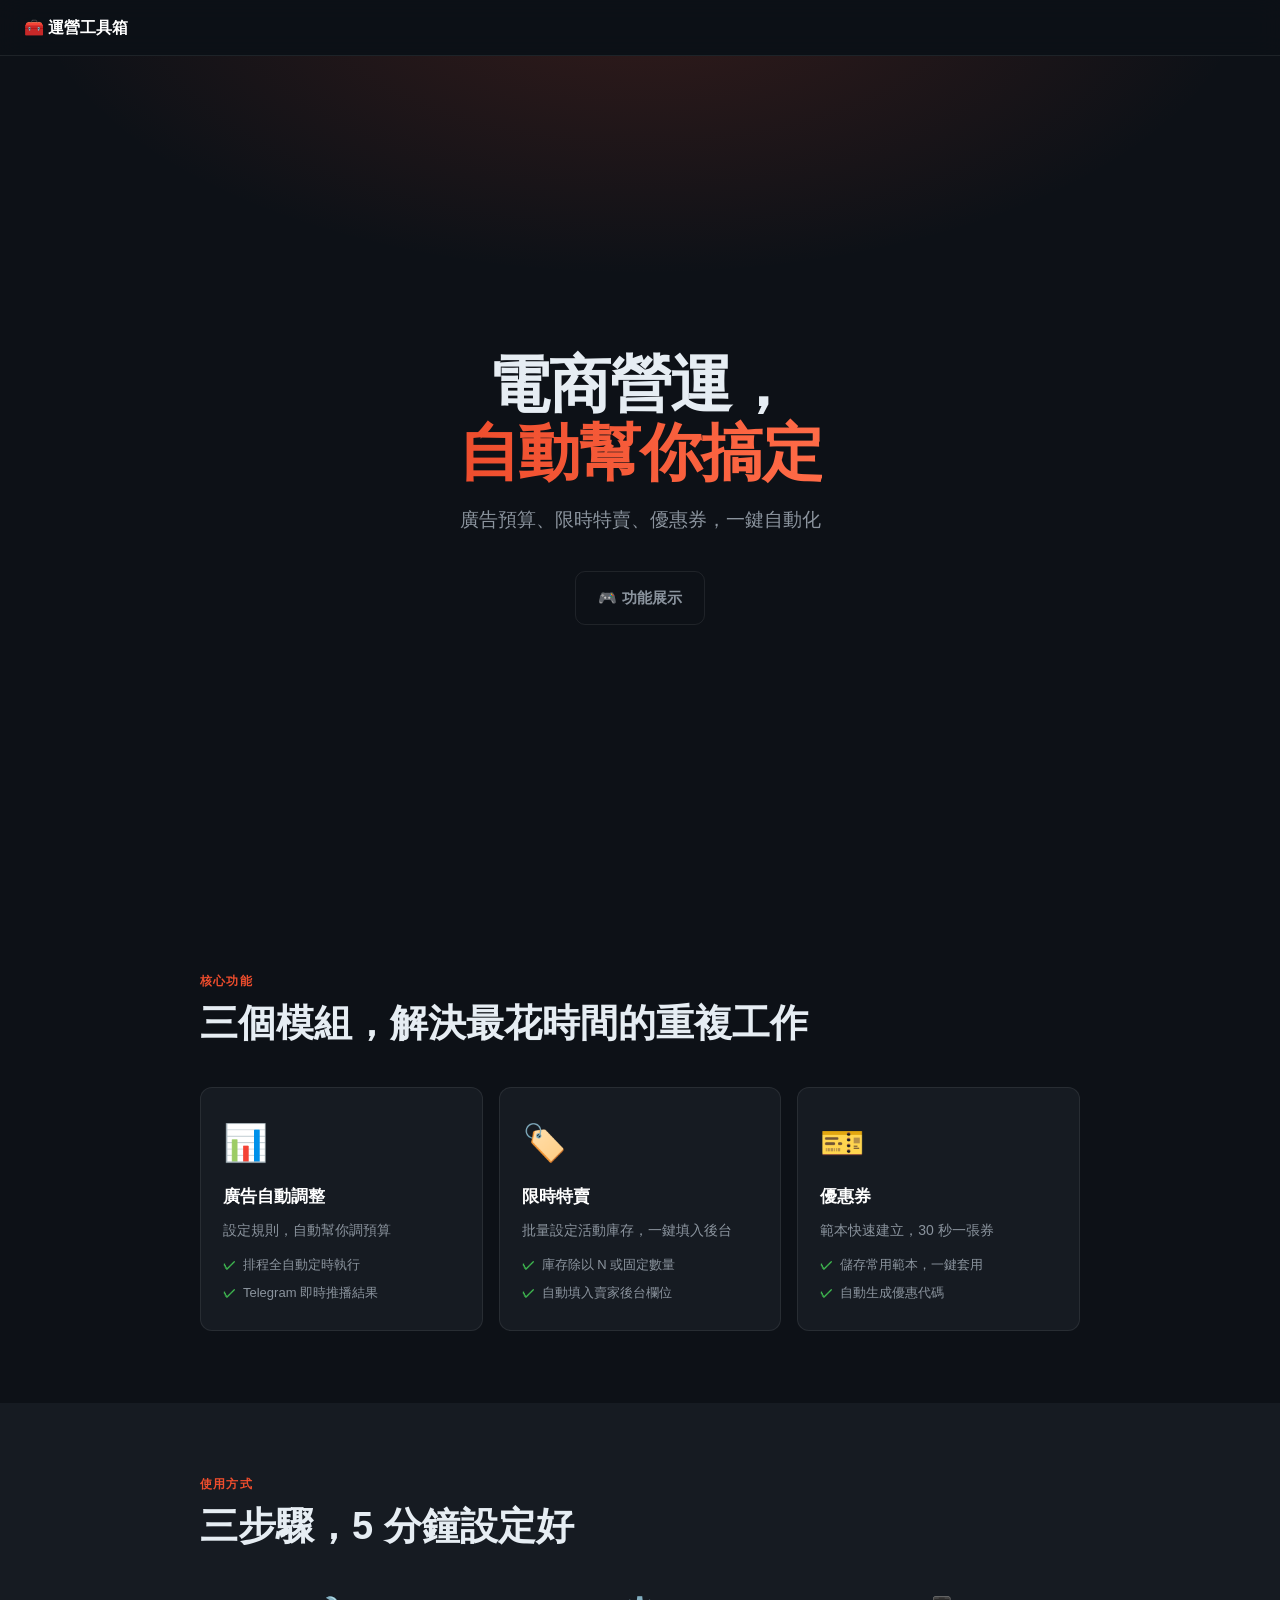
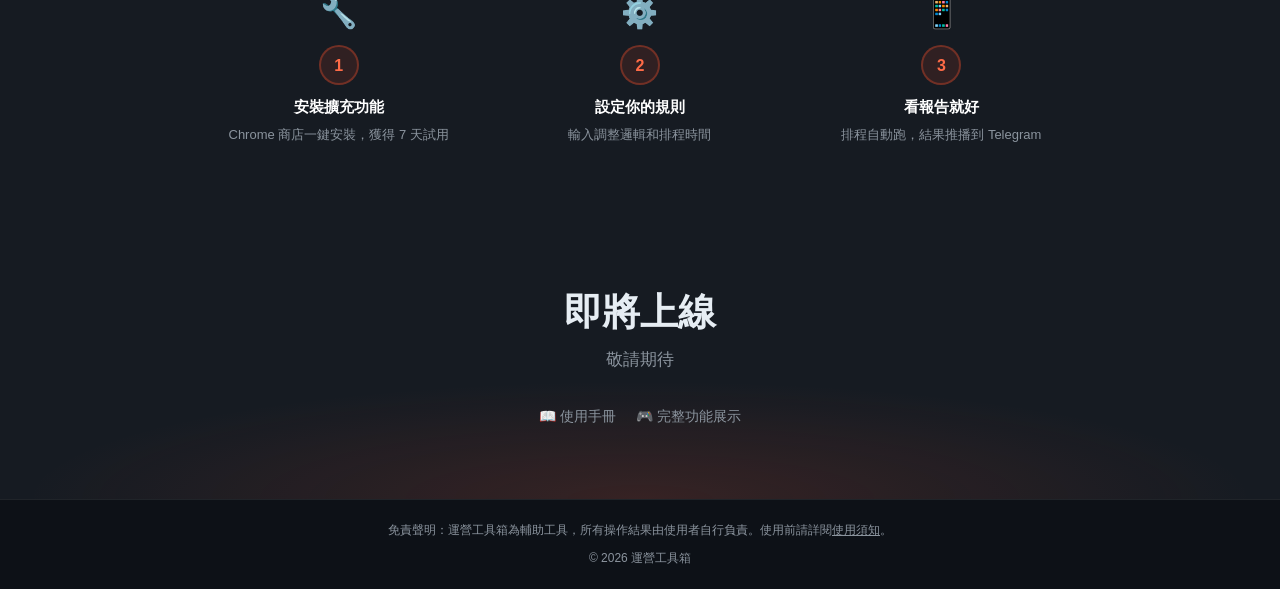
==== commit 860cb3e9: "feat: 隱藏未上線功能 UI（安裝按鈕、CTA 改即將上線） Co-Authored-By: Claude Sonnet 4.6 <noreply@anthropic.com>" ====
--- a/index.html
+++ b/index.html
@@ -176,7 +176,6 @@
 <!-- NAV -->
 <nav>
   <a class="nav-brand" href="#">🧰 運營工具箱</a>
-  <a class="nav-cta" href="#cta">🚀 免費試用 7 天</a>
 </nav>
 
 <!-- HERO -->
@@ -185,10 +184,8 @@
     <h1>電商營運，<br><span class="highlight">自動幫你搞定</span></h1>
     <p class="hero-sub">廣告預算、限時特賣、優惠券，一鍵自動化</p>
     <div class="hero-btns">
-      <a class="btn-primary" href="#cta">🚀 免費試用 7 天</a>
       <a class="btn-ghost" href="demo-full.html">🎮 功能展示</a>
     </div>
-    <p class="hero-note">安裝後自動獲得 7 天完整功能體驗 · 不需信用卡</p>
   </div>
 </section>
 
@@ -264,12 +261,8 @@
 <!-- CTA -->
 <section id="cta">
   <div class="container">
-    <h2 class="section-title">準備好了嗎？</h2>
-    <p class="cta-sub">免費試用 7 天，完整體驗所有功能</p>
-    <a class="btn-primary" href="#" style="font-size:17px; padding:16px 36px;">
-      🚀 免費試用 7 天
-    </a>
-    <p class="cta-note">安裝後自動獲得 7 天完整功能體驗 · 不需信用卡</p>
+    <h2 class="section-title">即將上線</h2>
+    <p class="cta-sub">敬請期待</p>
     <div class="cta-links">
       <a href="guide.html">📖 使用手冊</a>
       <a href="demo-full.html">🎮 完整功能展示</a>
